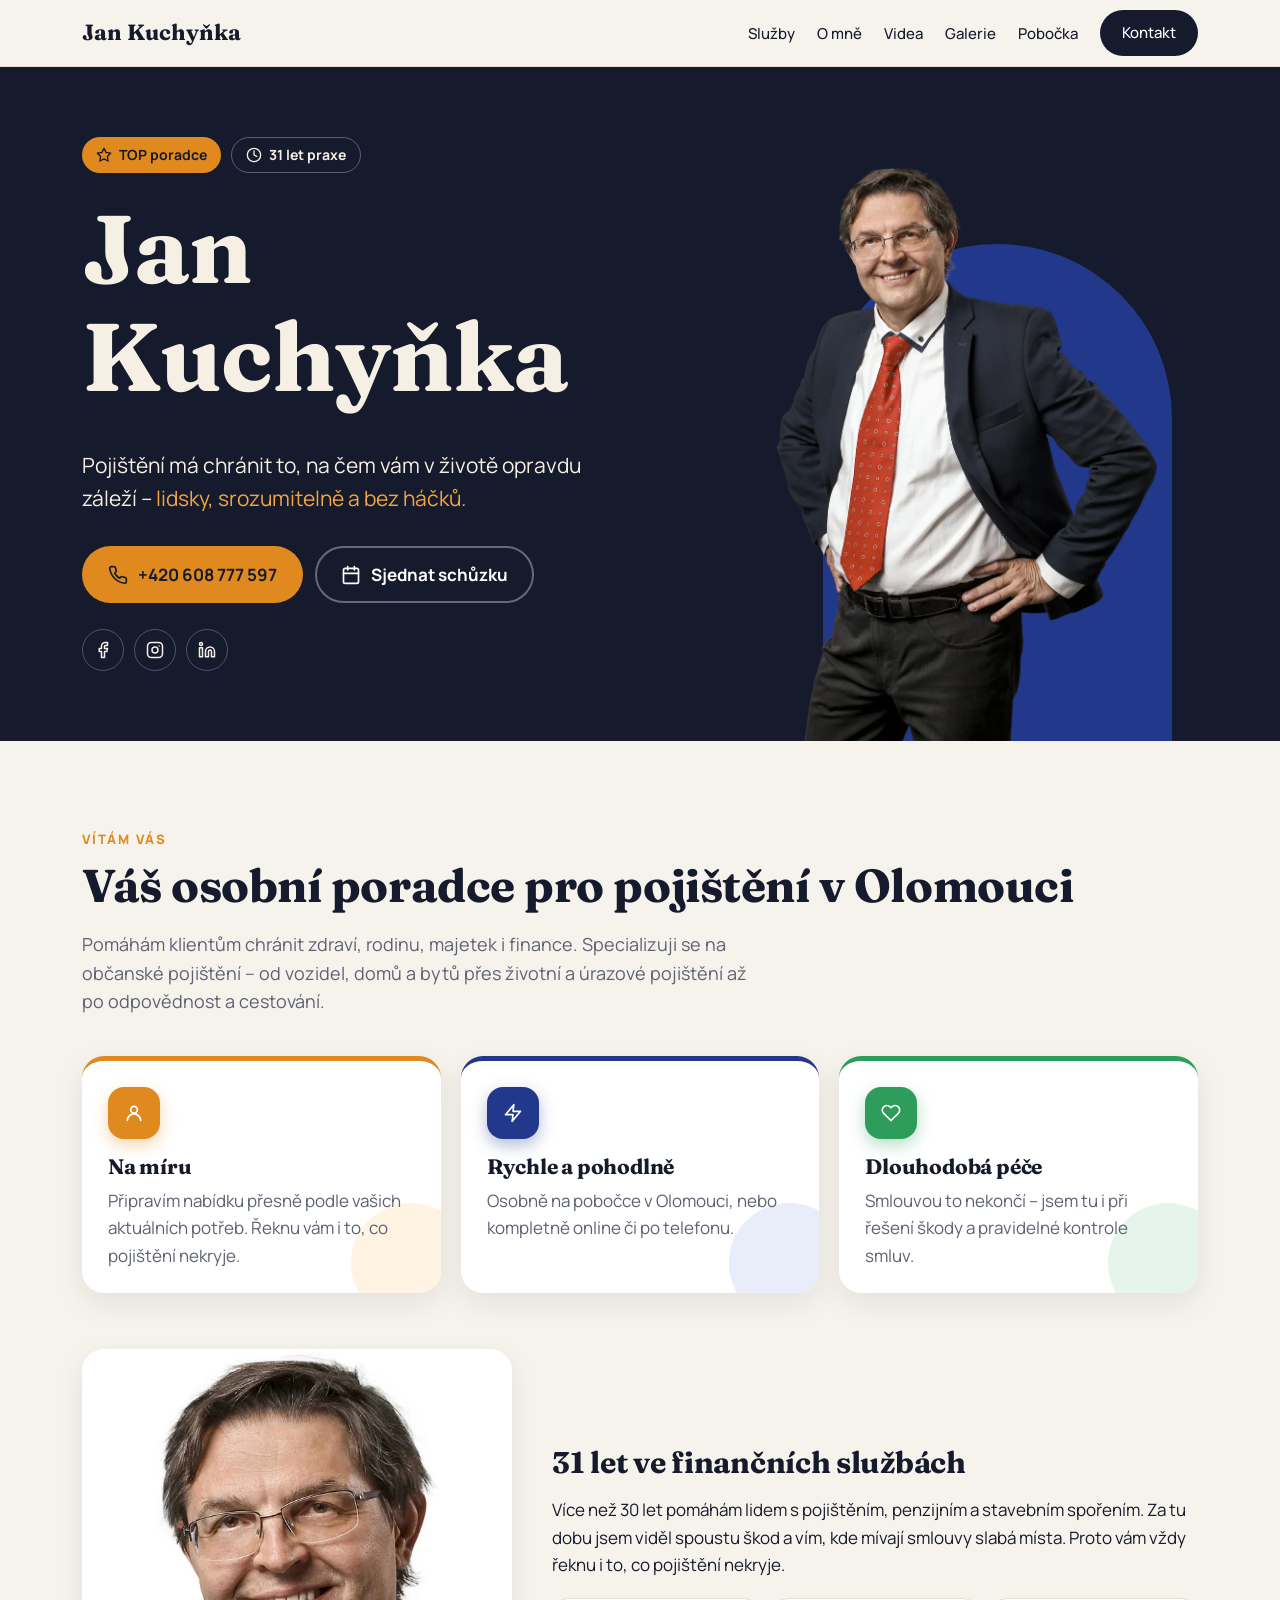
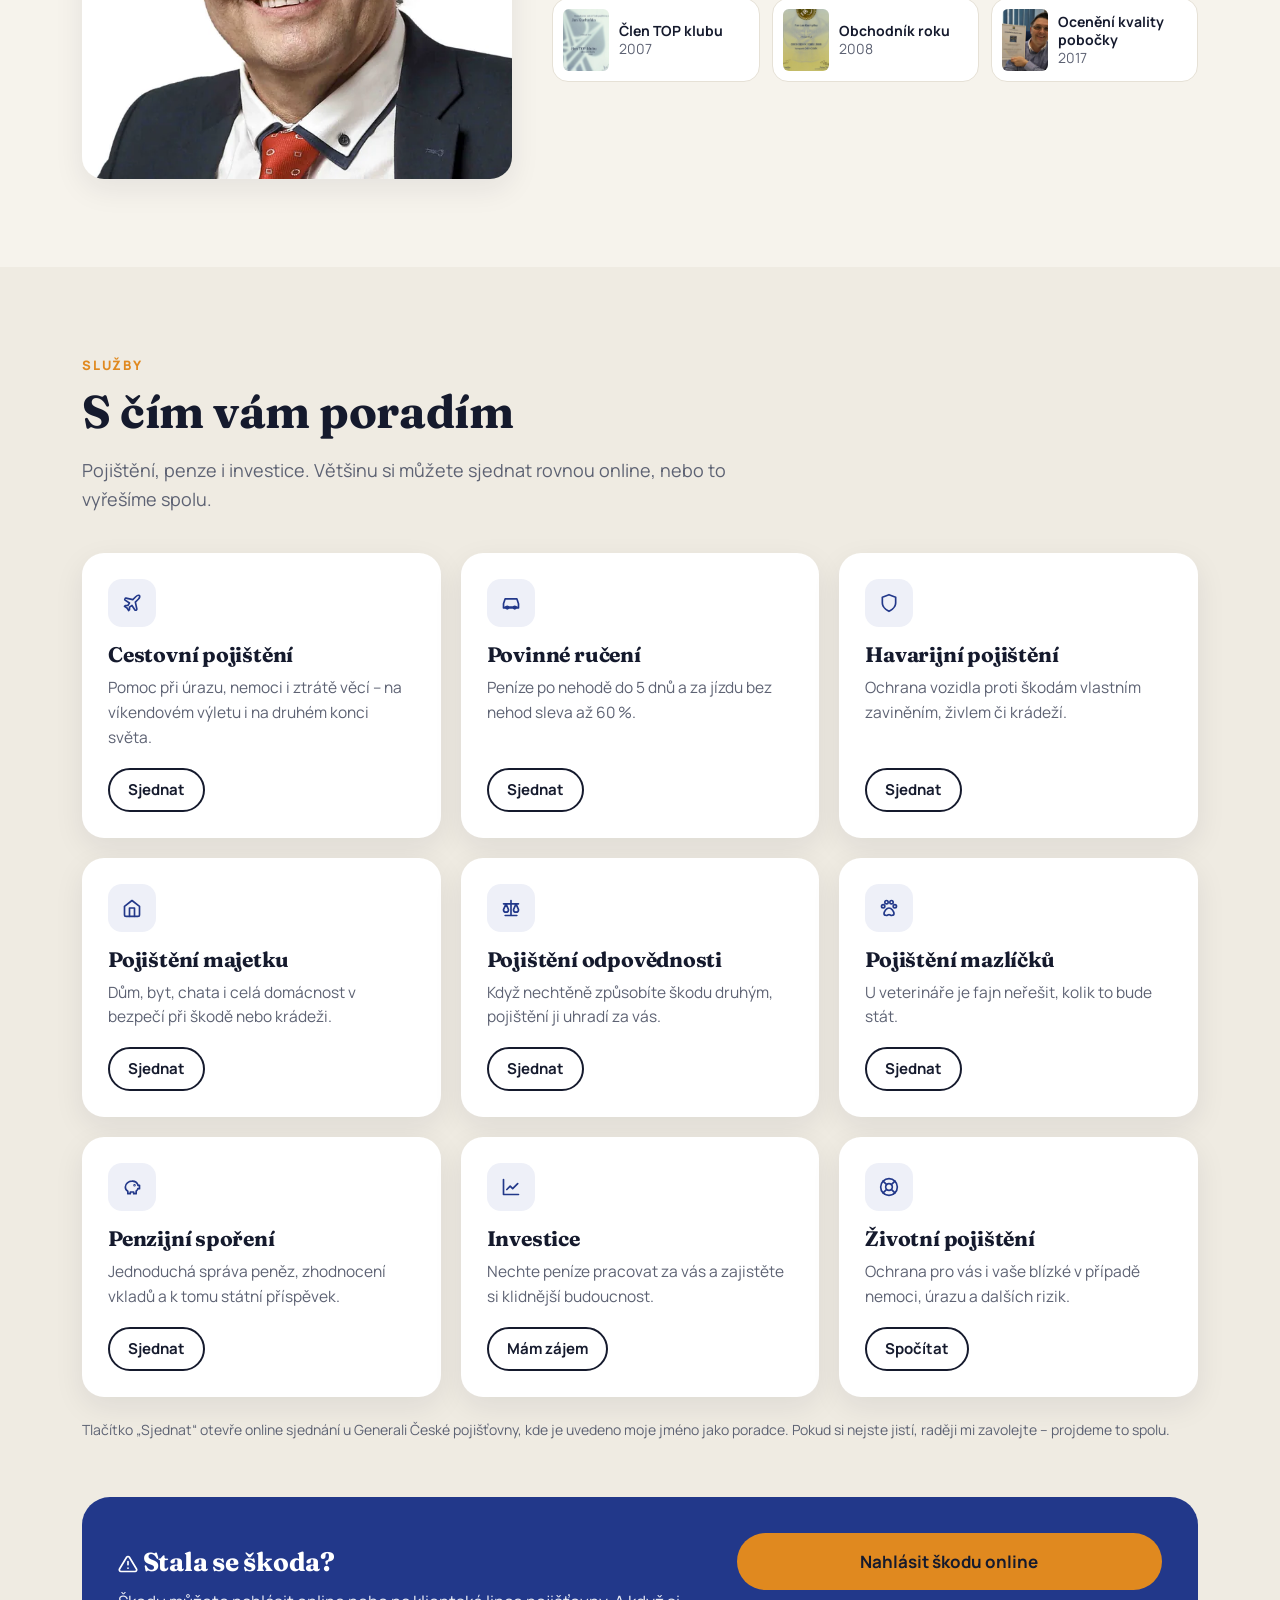
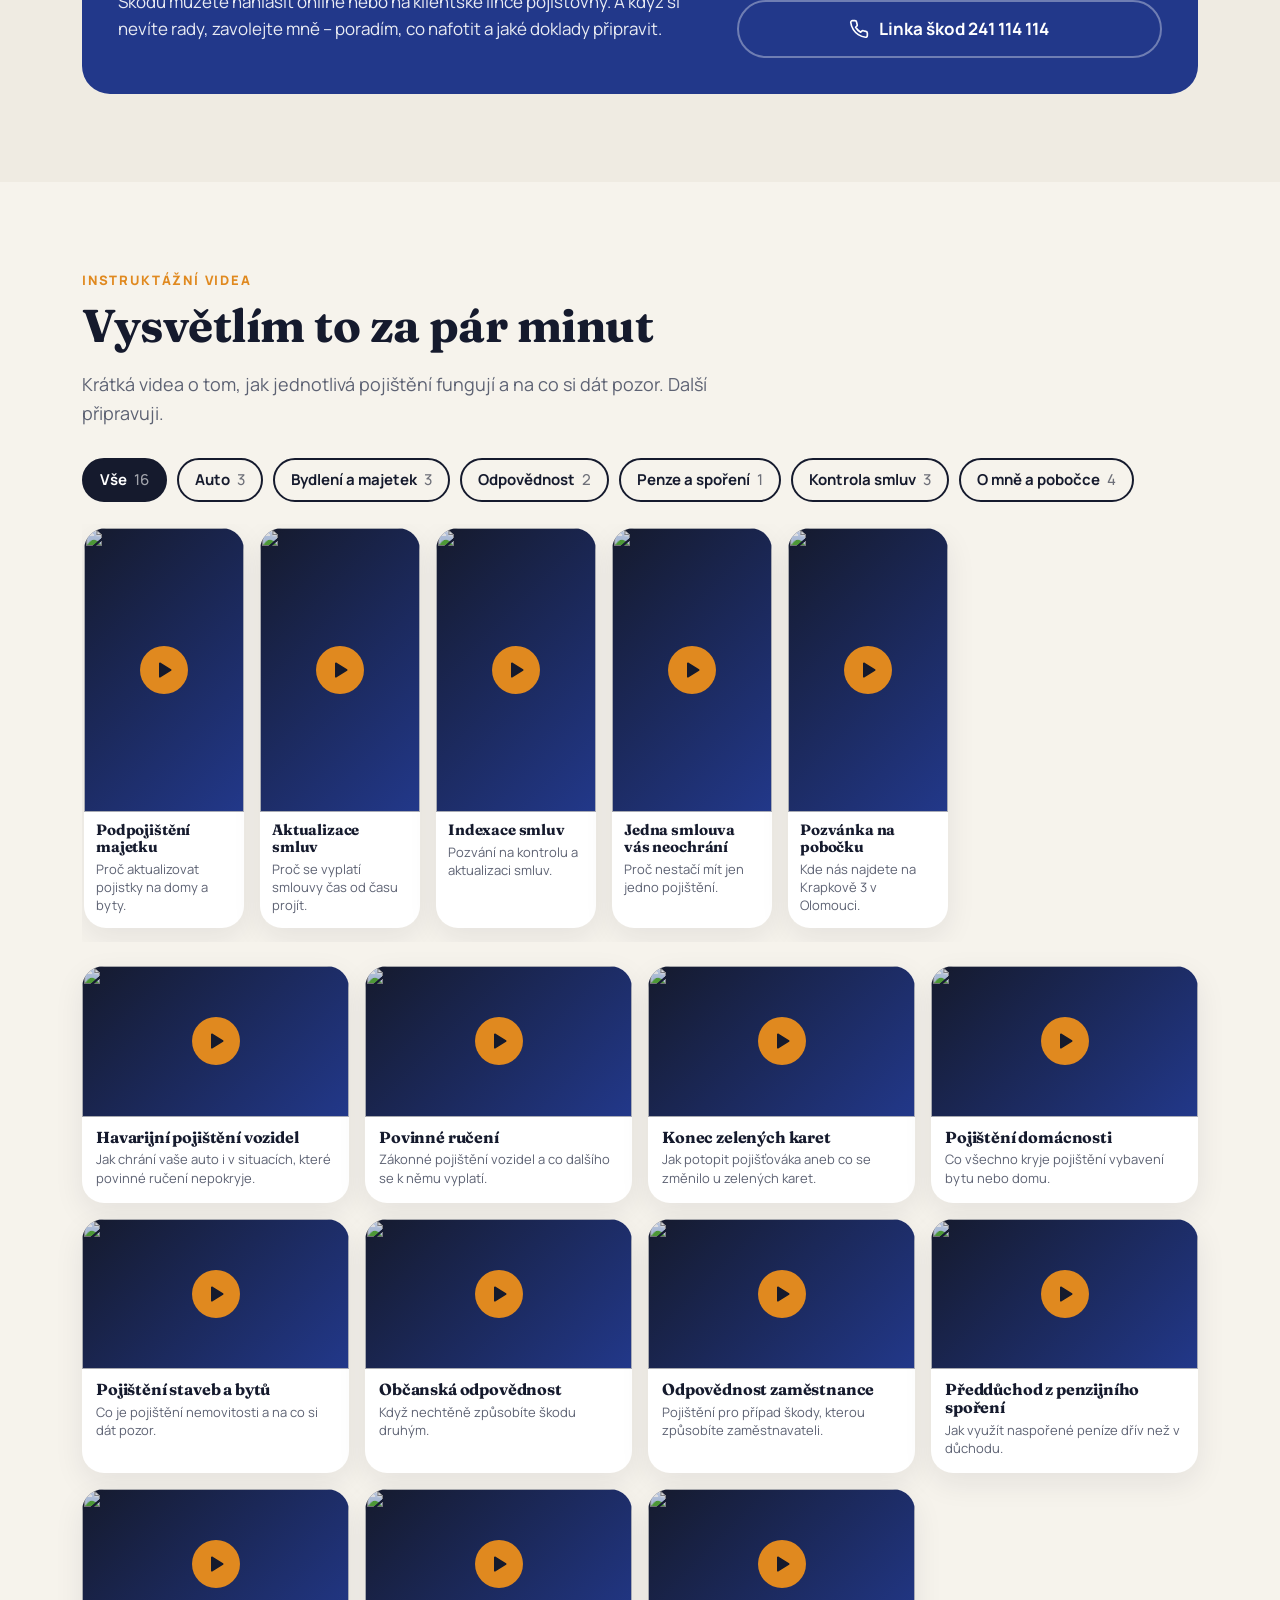
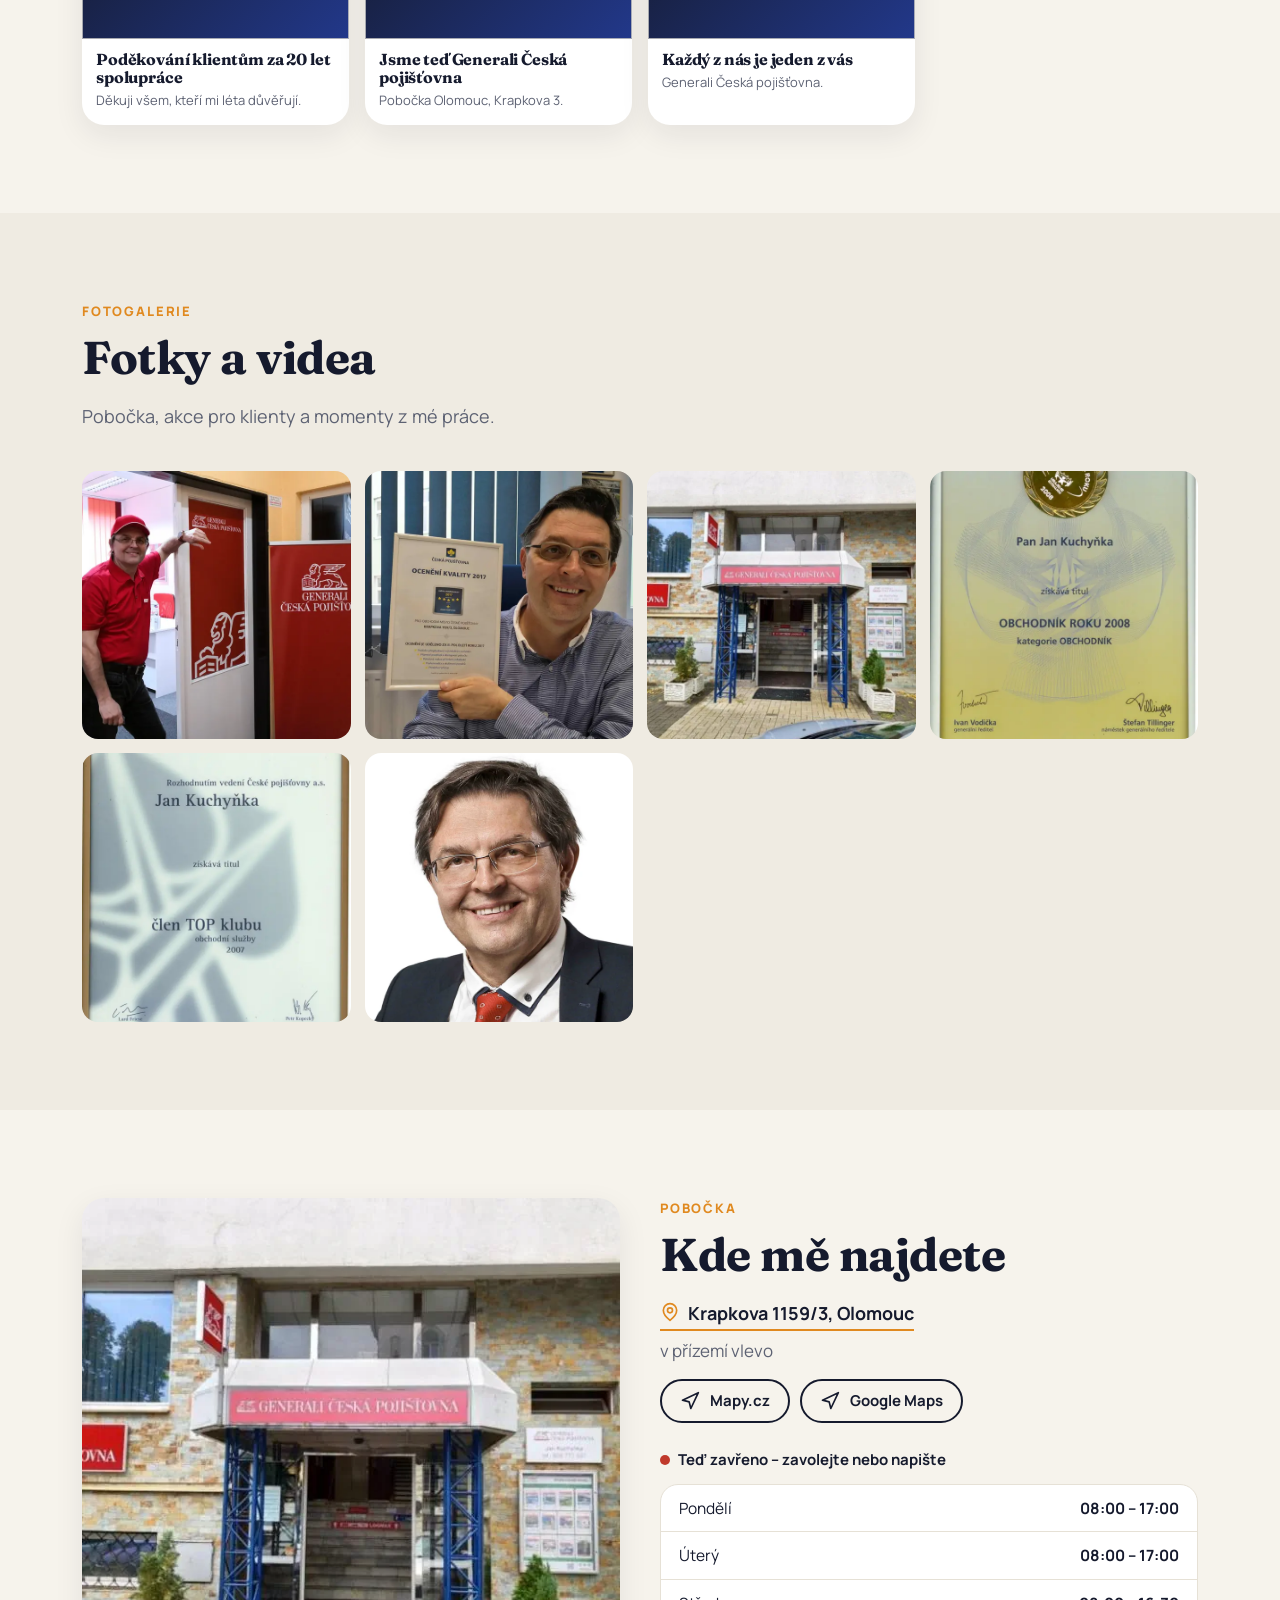
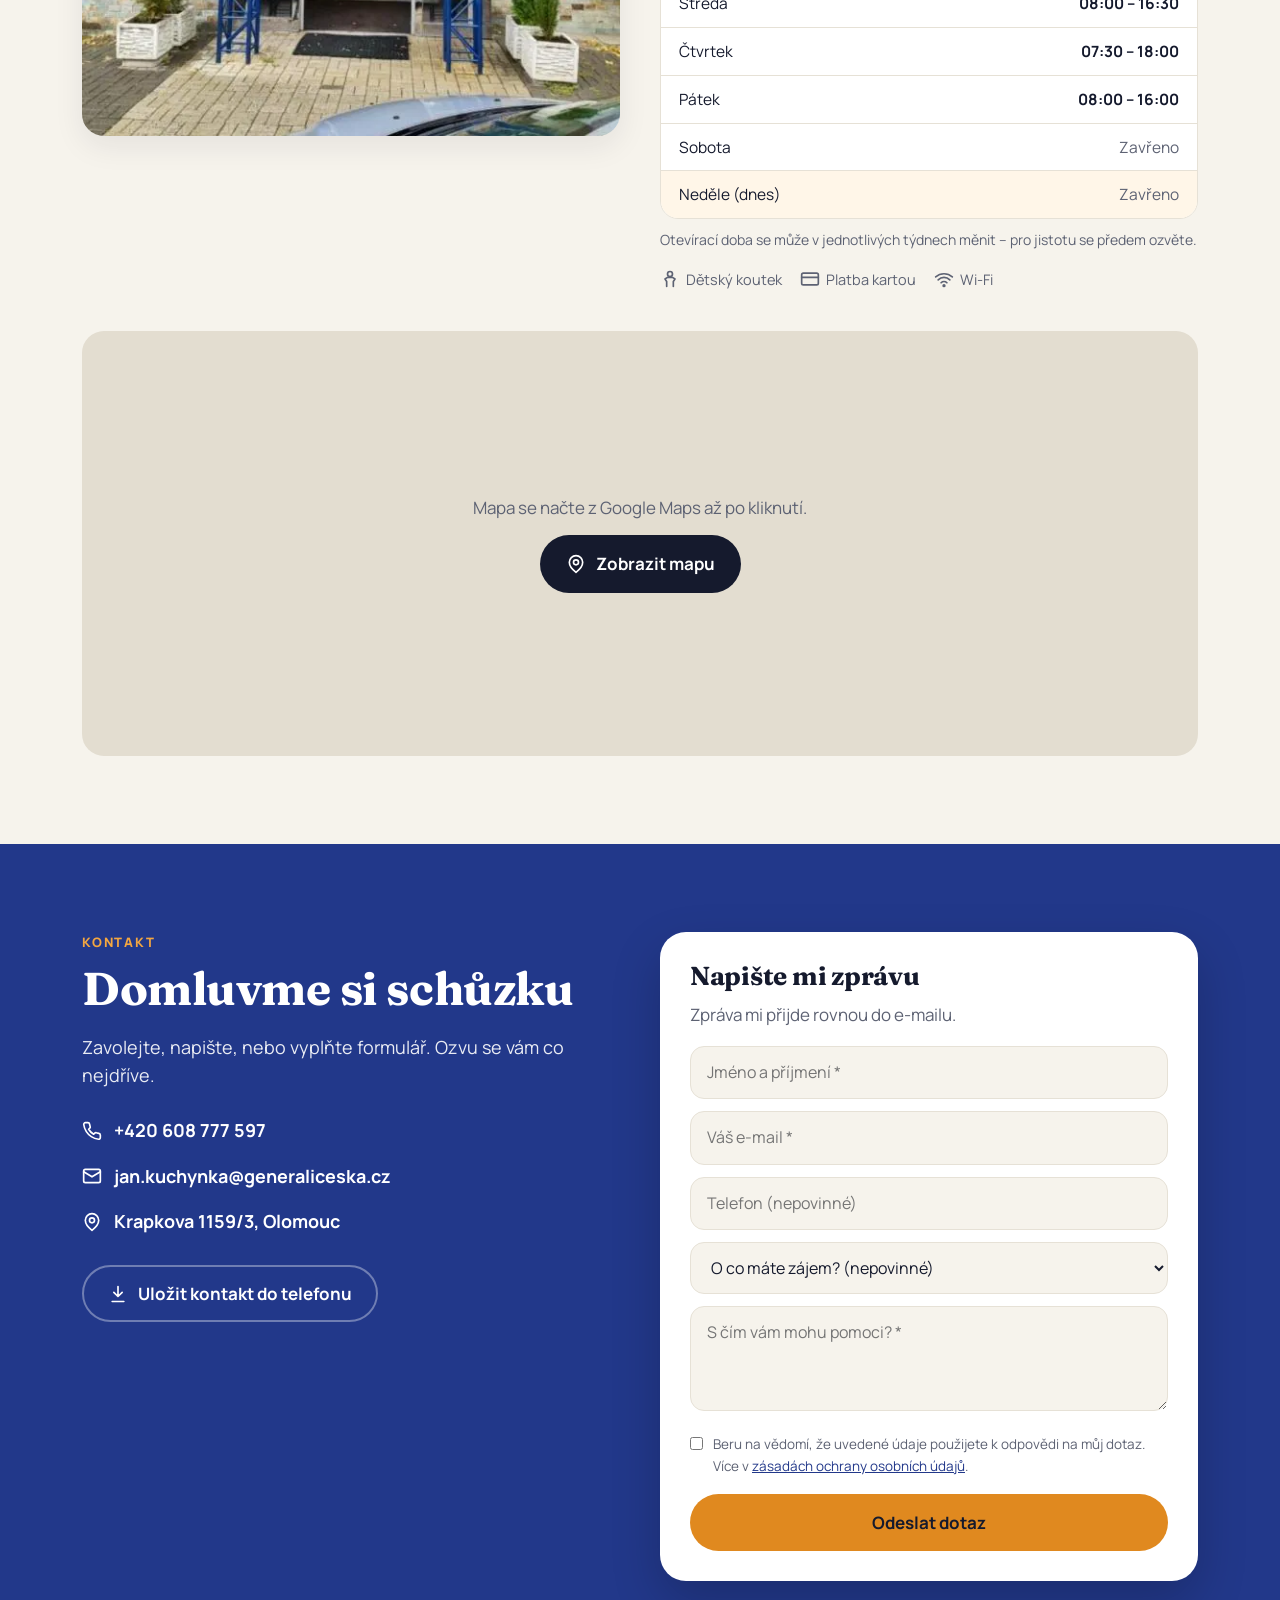
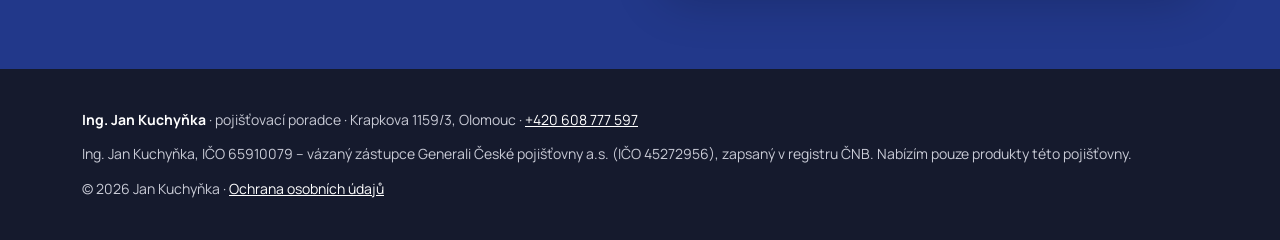
==== index.html @ 7c5db0ac "Mobil/tablet: menší mezery u videí, galerie a zhuštěný kontakt Co-Authored-By: Claude Opus 5.5 <nore" ====
<!DOCTYPE html>
<html lang="cs">
<head>
<meta charset="utf-8">
<meta name="viewport" content="width=device-width, initial-scale=1">
<title>Jan Kuchyňka – osobní poradce pro pojištění a finance, Olomouc</title>
<meta name="description" content="Osobní poradce pro pojištění v Olomouci. Vozidla, dům a domácnost, život, cestování, penzijní spoření. Krapkova 1159/3, tel. +420 608 777 597.">
<meta name="author" content="Jan Kuchyňka">
<meta name="theme-color" content="#151a2d">
<meta property="og:title" content="Jan Kuchyňka – osobní poradce pro pojištění, Olomouc">
<meta property="og:description" content="Pojištění má chránit to, na čem vám v životě opravdu záleží – lidsky, srozumitelně a bez háčků.">
<meta property="og:type" content="website">
<meta property="og:image" content="https://kuchynka.eu/img/jan-portret.webp">
<meta property="og:url" content="https://kuchynka.eu/">
<link rel="canonical" href="https://kuchynka.eu/">
<link rel="icon" href="favicon.svg" type="image/svg+xml">
<link rel="icon" href="favicon-32.png" sizes="32x32" type="image/png">
<link rel="apple-touch-icon" href="apple-touch-icon.png">
<link rel="stylesheet" href="fonts/fonts.css">
<script data-goatcounter="https://kuchynka.goatcounter.com/count" async src="https://gc.zgo.at/count.js"></script>
<script type="application/ld+json">
{"@context":"https://schema.org","@type":"InsuranceAgency","name":"Jan Kuchyňka – pojišťovací poradce","url":"https://kuchynka.eu/","image":"https://kuchynka.eu/img/jan-portret.webp","telephone":"+420608777597","email":"jan.kuchynka@generaliceska.cz",
"address":{"@type":"PostalAddress","streetAddress":"Krapkova 1159/3","addressLocality":"Olomouc","postalCode":"779 00","addressCountry":"CZ"},
"openingHoursSpecification":[
{"@type":"OpeningHoursSpecification","dayOfWeek":["Monday","Tuesday"],"opens":"08:00","closes":"17:00"},
{"@type":"OpeningHoursSpecification","dayOfWeek":"Wednesday","opens":"08:00","closes":"16:30"},
{"@type":"OpeningHoursSpecification","dayOfWeek":"Thursday","opens":"07:30","closes":"18:00"},
{"@type":"OpeningHoursSpecification","dayOfWeek":"Friday","opens":"08:00","closes":"16:00"}]}
</script>
<style>
:root{
  --navy:#151a2d; --navy2:#1f2a4d; --blue:#22388a; --accent:#e0891f; --accent2:#f3a640;
  --cream:#f6f3ec; --card:#fff; --ink:#151a2d; --muted:#5d6273; --line:#e6e1d6;
  --r:22px; --shadow:0 10px 30px rgba(21,26,45,.08);
}
*{box-sizing:border-box}
html{scroll-behavior:smooth;scroll-padding-top:76px}
body{margin:0;font-family:Manrope,system-ui,sans-serif;color:var(--ink);background:var(--cream);font-size:17px;line-height:1.6;-webkit-font-smoothing:antialiased}
img{max-width:100%;height:auto;display:block}
a{color:inherit}
h1,h2,h3{font-family:Fraunces,Georgia,serif;line-height:1.12;margin:0 0 .4em;letter-spacing:-.01em}
h2{font-size:clamp(30px,4.2vw,46px)}
h3{font-size:21px}
.wrap{max-width:1160px;margin:0 auto;padding:0 22px}
section{padding:88px 0}
@media(max-width:620px){section{padding:52px 0}.claims{padding:24px;margin-top:32px}.lead{font-size:16.5px}}
.eyebrow{font-weight:800;letter-spacing:.14em;text-transform:uppercase;font-size:13px;color:var(--accent);margin-bottom:10px}
.lead{color:var(--muted);max-width:680px;font-size:18px}
.btn{display:inline-flex;align-items:center;gap:10px;border-radius:999px;padding:13px 24px;font-weight:700;text-decoration:none;border:2px solid transparent;cursor:pointer;font:inherit;font-weight:700;transition:transform .15s,opacity .15s,background .15s}
.btn:hover{transform:translateY(-1px)}
.btn-accent{background:var(--accent);color:var(--navy)}
.btn-ghost{border-color:rgba(255,255,255,.35);color:#fff;background:transparent}
.btn-ghost:hover{background:rgba(255,255,255,.08)}
.btn-line{border-color:var(--navy);color:var(--navy);background:transparent;padding:8px 18px;font-size:15px}
.btn-line:hover{background:var(--navy);color:#fff}
.btn-navy{background:var(--navy);color:#fff}
svg.i{width:20px;height:20px;flex:none;stroke:currentColor;fill:none;stroke-width:2;stroke-linecap:round;stroke-linejoin:round}

/* header */
header{position:sticky;top:0;z-index:50;background:rgba(246,243,236,.92);backdrop-filter:blur(10px);border-bottom:1px solid var(--line)}
.nav{display:flex;align-items:center;justify-content:space-between;height:66px}
.brand{font-family:Fraunces,serif;font-weight:700;font-size:22px;text-decoration:none}
.nav ul{display:flex;gap:22px;list-style:none;margin:0;padding:0;align-items:center}
.nav ul a{text-decoration:none;font-weight:500;font-size:15px}
.nav ul a:hover{color:var(--blue)}
.nav .btn{padding:9px 20px;font-size:15px}
.burger{display:none;background:none;border:0;padding:8px;cursor:pointer}
@media(max-width:900px){
  .burger{display:block}
  .nav ul{display:none;position:absolute;top:66px;left:0;right:0;flex-direction:column;background:var(--cream);padding:18px 22px 24px;gap:16px;border-bottom:1px solid var(--line);align-items:flex-start}
  .nav ul.open{display:flex}
}

/* hero */
.hero{background:var(--navy);color:#f5efe4;padding:70px 0 0;overflow:hidden}
.hero .wrap{display:grid;grid-template-columns:1.15fr .85fr;gap:30px;align-items:end}
.tags{display:flex;gap:10px;flex-wrap:wrap;margin-bottom:22px}
.tag{display:inline-flex;align-items:center;gap:7px;border-radius:999px;padding:6px 14px;font-size:14px;font-weight:700}
.tag.gold{background:var(--accent);color:var(--navy)}
.tag.out{border:1px solid rgba(255,255,255,.3)}
.hero h1{font-size:clamp(52px,8vw,96px);color:#f5efe4}
.hero p.motto{font-size:21px;max-width:520px;margin:0 0 30px}
.hero p.motto em{font-style:normal;color:var(--accent2)}
.hero .ctas{display:flex;gap:12px;flex-wrap:wrap;margin-bottom:26px}
.socials{display:flex;gap:10px;padding-bottom:70px}
.socials a{width:42px;height:42px;border-radius:50%;border:1px solid rgba(255,255,255,.25);display:grid;place-items:center}
.socials a:hover{background:rgba(255,255,255,.1)}
.portrait{position:relative;justify-self:center;max-width:380px;width:100%}
.portrait::before{content:"";position:absolute;left:12%;right:-4%;top:14%;bottom:0;background:var(--blue);border-radius:200px 200px 0 0}
.portrait img{position:relative}
@media(max-width:820px){.hero .wrap{grid-template-columns:1fr}.socials{padding-bottom:10px}.portrait{max-width:300px}}

/* intro */
.points{display:grid;grid-template-columns:repeat(3,1fr);gap:20px;margin-top:40px}
.point{--c:#e0891f;--bg:#fff4e4;position:relative;background:var(--card);border-radius:var(--r);padding:26px 26px 24px;box-shadow:var(--shadow);overflow:hidden;border-top:5px solid var(--c)}
.point.c2{--c:#22388a;--bg:#e9edfa}
.point.c3{--c:#2e9d5b;--bg:#e5f5ec}
.point .ico{background:var(--c);color:#fff;width:52px;height:52px;border-radius:16px;box-shadow:0 6px 16px color-mix(in srgb,var(--c) 35%,transparent)}
.point h3{color:var(--ink)}
.point p{margin:0;color:var(--muted)}
.point::after{content:"";position:absolute;right:-30px;bottom:-30px;width:120px;height:120px;border-radius:50%;background:var(--bg);z-index:0}
.point>*{position:relative;z-index:1}
.ico{width:48px;height:48px;border-radius:14px;background:#eef0f8;color:var(--blue);display:grid;place-items:center;margin-bottom:16px}
@media(max-width:820px){
  .points{grid-template-columns:1fr;gap:10px;margin-top:24px}
  .point{display:grid;grid-template-columns:44px 1fr;grid-template-areas:"ico t" "ico d";column-gap:14px;row-gap:2px;padding:14px 16px;border-top:0;border-left:5px solid var(--c);border-radius:16px;align-items:center}
  .point .ico{grid-area:ico;width:44px;height:44px;border-radius:13px;margin:0;align-self:start}
  .point h3{grid-area:t;font-size:17px;margin:0}
  .point p{grid-area:d;font-size:14px;line-height:1.45}
  .point::after{width:80px;height:80px;right:-24px;bottom:-24px}
}

.about{display:grid;grid-template-columns:.8fr 1.2fr;gap:40px;align-items:center;margin-top:56px}
.about-photo{height:auto;border-radius:var(--r);box-shadow:var(--shadow);width:100%;aspect-ratio:1;object-fit:cover;object-position:50% 25%}
.awards{display:grid;grid-template-columns:repeat(3,1fr);gap:12px;margin-top:20px}
.awards button{display:flex;gap:10px;align-items:center;background:var(--card);border:1px solid var(--line);border-radius:16px;padding:10px;cursor:zoom-in;font:inherit;text-align:left;color:var(--ink)}
.awards img{width:46px;height:62px;object-fit:cover;border-radius:6px;flex:none}
.awards span{font-size:14px;line-height:1.3;color:var(--muted)}
.awards b{display:block;color:var(--ink)}
@media(max-width:820px){.about{grid-template-columns:1fr}.awards{grid-template-columns:1fr}}
/* services */
#sluzby{background:#efebe2}
.grid{display:grid;grid-template-columns:repeat(3,1fr);gap:20px;margin-top:40px}
.svc{background:var(--card);border-radius:var(--r);padding:26px;display:flex;flex-direction:column;box-shadow:var(--shadow)}
.svc p{color:var(--muted);font-size:15.5px;flex:1;margin:0 0 18px}
.svc .btn{align-self:flex-start}
@media(max-width:980px){.grid{grid-template-columns:repeat(2,1fr)}}
@media(max-width:620px){
  .grid{grid-template-columns:1fr;gap:10px;margin-top:24px}
  .svc{display:grid;grid-template-columns:40px 1fr auto;grid-template-areas:"ico t btn" "ico d btn";column-gap:12px;row-gap:2px;align-items:center;padding:14px 14px;border-radius:16px}
  .svc .ico{grid-area:ico;width:40px;height:40px;border-radius:12px;margin:0;align-self:start}
  .svc .ico svg{width:18px;height:18px}
  .svc h3{grid-area:t;font-size:16px;margin:0}
  .svc p{grid-area:d;font-size:13.5px;line-height:1.4;margin:0}
  .svc .btn{grid-area:btn;padding:7px 12px;font-size:13.5px;align-self:center}
}
.note{font-size:14px;color:var(--muted);margin-top:22px}

/* claims band */
.claims{background:var(--blue);color:#fff;border-radius:28px;padding:36px;display:grid;grid-template-columns:1.4fr 1fr;gap:24px;align-items:center;margin-top:56px}
.claims p{opacity:.9;margin:0}
.claims .acts{display:flex;flex-direction:column;gap:10px}
.claims .btn{justify-content:center}
@media(max-width:820px){.claims{grid-template-columns:1fr}}

/* videos */
.video{background:var(--card);border-radius:var(--r);overflow:hidden;box-shadow:var(--shadow)}
.vthumb{aspect-ratio:16/9;background:linear-gradient(135deg,var(--navy),var(--blue));position:relative;display:grid;place-items:center;color:#fff;cursor:pointer;border:0;width:100%;padding:0;font:inherit}
.vthumb img{position:absolute;inset:0;width:100%;height:100%;object-fit:cover;opacity:.85}
.play{position:relative;width:64px;height:64px;border-radius:50%;background:var(--accent);display:grid;place-items:center;color:var(--navy)}
.vthumb.soon{cursor:default}
.vthumb.soon span{position:relative;background:rgba(255,255,255,.12);padding:6px 14px;border-radius:999px;font-size:14px;font-weight:700}
.vbody{padding:20px 22px 24px}
.vbody p{color:var(--muted);font-size:15px;margin:0}
.vthumb iframe{position:absolute;inset:0;width:100%;height:100%;border:0}
.vshorts{display:flex;gap:16px;overflow-x:auto;scroll-snap-type:x mandatory;padding:4px 2px 14px;margin-top:40px}
.vshorts .video{flex:0 0 160px;scroll-snap-align:start}
.video.short .vthumb{aspect-ratio:9/16}
.video.short .vbody{padding:10px 12px 14px}
.video.short h3{font-size:15px;margin-bottom:4px}
.video.short .vbody p{font-size:13px;line-height:1.4}
.vwide{display:grid;grid-template-columns:repeat(4,1fr);gap:16px;margin-top:24px}
.vwide .vbody{padding:12px 14px 16px}
.vwide h3{font-size:16px;margin-bottom:4px}
.vwide .vbody p{font-size:13px;line-height:1.4}
.vthumb .play{width:48px;height:48px}
@media(max-width:900px){.vwide{grid-template-columns:repeat(3,1fr)}}
@media(max-width:600px){.vwide{grid-template-columns:1fr 1fr;gap:10px}.vshorts .video{flex-basis:130px}.vshorts{gap:10px}.vwide .vbody p,.video.short .vbody p{display:none}.vwide h3,.video.short h3{font-size:14px}.vthumb .play{width:40px;height:40px}}
.vhint{font-size:14px;color:var(--muted);margin:6px 0 0}
.vchips{display:flex;gap:10px;flex-wrap:wrap;margin-top:30px}
.vchips button{font:inherit;font-size:15px;font-weight:700;border:2px solid var(--navy);background:transparent;color:var(--navy);border-radius:999px;padding:8px 16px;cursor:pointer}
.vchips button span{opacity:.6;font-weight:500;margin-left:4px}
.vchips button[aria-selected="true"]{background:var(--navy);color:#fff}
.vchips + .vshorts{margin-top:22px}
@media(max-width:600px){.vchips{flex-wrap:nowrap;overflow-x:auto;padding-bottom:6px}.vchips button{flex:none}}

/* gallery */
#galerie{background:#efebe2}
.gal{display:grid;grid-template-columns:repeat(4,1fr);gap:14px;margin-top:40px}
.gal button{border:0;padding:0;border-radius:16px;overflow:hidden;aspect-ratio:1;cursor:zoom-in;background:#ddd;position:relative}
.gal img{width:100%;height:100%;object-fit:cover;transition:transform .3s}
.gal button:hover img{transform:scale(1.04)}
.gal .ph{aspect-ratio:1;border-radius:16px;border:2px dashed #cfc7b6;background:transparent;display:grid;place-items:center;color:var(--muted);font-size:14px;cursor:default;text-align:center;padding:10px}
.gal .badge{position:absolute;left:10px;bottom:10px;background:rgba(21,26,45,.8);color:#fff;border-radius:999px;padding:3px 10px;font-size:13px}
@media(max-width:820px){.gal{grid-template-columns:repeat(2,1fr)}}
.lb{position:fixed;inset:0;background:rgba(10,12,22,.92);z-index:100;display:none;align-items:center;justify-content:center;padding:20px}
.lb.open{display:flex}
.lb img,.lb video{max-width:94vw;max-height:84vh;border-radius:12px}
.lb figcaption{color:#fff;text-align:center;margin-top:10px}
.lb .x,.lb .prev,.lb .next{position:absolute;background:rgba(255,255,255,.12);border:0;color:#fff;width:48px;height:48px;border-radius:50%;cursor:pointer;font-size:24px}
.lb.lb-single .prev,.lb.lb-single .next{display:none}
.lb .x{top:18px;right:18px}.lb .prev{left:18px;top:50%}.lb .next{right:18px;top:50%}

/* branch */
.branch{display:grid;grid-template-columns:1fr 1fr;gap:40px;align-items:start}
.branch .photo{border-radius:var(--r);overflow:hidden;box-shadow:var(--shadow)}
.addr{display:inline-flex;gap:8px;align-items:flex-start;font-weight:700;font-size:18px;text-decoration:none;border-bottom:2px solid var(--accent);padding-bottom:2px;margin-bottom:6px}
.addr:hover{color:var(--blue)}
.maplinks{display:flex;gap:10px;flex-wrap:wrap;margin:14px 0 22px}
.hours{background:var(--card);border-radius:18px;border:1px solid var(--line);overflow:hidden}
.hours div{display:flex;justify-content:space-between;padding:11px 18px;border-bottom:1px solid var(--line);font-size:15.5px}
.hours div:last-child{border-bottom:0}
.hours b{font-weight:700}
.hours .closed{color:var(--muted)}
.hours .today{background:#fff6e8}
.status{display:inline-flex;align-items:center;gap:8px;font-weight:700;font-size:15px;margin-bottom:12px}
.dot{width:10px;height:10px;border-radius:50%;background:#2e9d5b}
.dot.off{background:#c0392b}
.amen{display:flex;gap:18px;flex-wrap:wrap;margin-top:16px;color:var(--muted);font-size:14.5px}
.amen span{display:inline-flex;gap:6px;align-items:center}
.map{margin-top:40px;border-radius:var(--r);overflow:hidden;aspect-ratio:21/8;background:#e3ddd0;display:grid;place-items:center;text-align:center;padding:20px}
.map iframe{width:100%;height:100%;border:0}
@media(max-width:820px){.branch{grid-template-columns:1fr}.map{aspect-ratio:4/3}}

/* contact */
#kontakt{background:var(--blue);color:#fff}
.contact{display:grid;grid-template-columns:1fr 1fr;gap:40px;align-items:start}
.clist{list-style:none;padding:0;margin:26px 0}
.clist li{margin-bottom:14px}
.clist a{display:inline-flex;gap:12px;align-items:center;text-decoration:none;font-weight:700;font-size:18px}
.clist a:hover{text-decoration:underline}
form{background:var(--card);color:var(--ink);border-radius:26px;padding:30px;box-shadow:0 20px 50px rgba(0,0,0,.2)}
form input,form textarea,form select{width:100%;border:1px solid var(--line);background:var(--cream);border-radius:14px;padding:13px 16px;font:inherit;font-size:16px;margin-bottom:12px;color:var(--ink)}
form input:focus,form textarea:focus,form select:focus{outline:2px solid var(--blue);border-color:transparent}
.consent{display:flex;gap:10px;font-size:13.5px;color:var(--muted);margin:4px 0 16px;align-items:flex-start}
.consent input{width:auto;margin:3px 0 0}
.consent a{color:var(--blue)}
.hp{position:absolute;left:-9999px}
form .btn{width:100%;justify-content:center}
.msg{margin-top:14px;border-radius:14px;padding:14px 16px;font-size:15px;display:none}
.msg.ok{display:block;background:#e7f5ec;color:#1d6b3e}
.msg.err{display:block;background:#fdecea;color:#8a2b20}
@media(max-width:820px){.contact{grid-template-columns:1fr}}

footer{background:var(--navy);color:#c9cbd6;padding:40px 0 110px;font-size:14px}
footer .wrap{display:grid;gap:12px}
footer a{color:#fff}

/* mobile bar */
.mbar{position:fixed;left:0;right:0;bottom:0;z-index:60;background:var(--navy);display:none;grid-template-columns:repeat(3,1fr);padding:8px 8px calc(8px + env(safe-area-inset-bottom))}
.mbar a{display:flex;flex-direction:column;align-items:center;gap:2px;color:#fff;text-decoration:none;font-size:12.5px;font-weight:700;padding:6px}
.mbar a:first-child{color:var(--accent2)}
@media(max-width:820px){.mbar{display:grid}}
@media(min-width:821px){footer{padding-bottom:40px}}

/* ===== Kompaktní zobrazení pro tablety a mobily ===== */
@media(max-width:900px){
  section{padding:48px 0}
  h2{font-size:30px}
  .eyebrow{font-size:12px;margin-bottom:6px}
  .lead{font-size:15.5px;line-height:1.55}
  /* hero */
  .hero{padding-top:36px}
  .hero .wrap{grid-template-columns:1.3fr .7fr;gap:10px}
  .hero h1{font-size:clamp(44px,9vw,72px)}
  .hero p.motto{font-size:18px;margin-bottom:20px}
  .socials{padding-bottom:36px}
  .portrait{max-width:240px}
  /* o mně */
  .points{margin-top:22px}
  .about{grid-template-columns:150px 1fr;gap:18px;margin-top:28px;align-items:start}
  .about-photo{border-radius:16px;grid-row:1/3}
  .about>div{display:contents}
  .about h3{grid-column:2;align-self:end}
  .about p{grid-column:2}
  .about h3{font-size:22px!important;margin-bottom:6px}
  .about p{font-size:15px;margin:0}
  .awards{grid-column:1/-1;grid-template-columns:repeat(3,1fr);gap:8px;margin-top:14px}
  .awards button{flex-direction:column;text-align:center;padding:8px;gap:6px}
  .awards img{width:40px;height:54px}
  .awards span{font-size:12.5px}
  #o-mne{padding-bottom:22px}
  #sluzby{padding-top:30px}
  #sluzby{padding-bottom:26px}
  #videa{padding-top:30px;padding-bottom:26px}
  #galerie{padding-top:30px}
  #kontakt{padding:32px 0 30px}
  #kontakt h2{font-size:26px;margin-bottom:4px}
  #kontakt .contact>div>p{font-size:15px!important;margin:4px 0 0}
  form input,form select{padding:9px 14px!important}
  #kontakt .clist{margin:12px 0}
  #kontakt .clist li{margin-bottom:6px}
  #kontakt .clist a{font-size:15.5px;gap:10px}
  #vcard{padding:8px 16px;font-size:14.5px}
  .contact{gap:18px}
  form h3{font-size:22px!important;margin-bottom:2px}
  form>p{font-size:14px;margin-bottom:10px}
  form textarea{min-height:0}
  .consent{font-size:12.5px;margin:2px 0 12px}
  /* služby – nízké řádky, na tabletu 2 sloupce */
  .grid{grid-template-columns:1fr 1fr;gap:10px;margin-top:22px}
  .svc{display:grid;grid-template-columns:40px 1fr auto;grid-template-areas:"ico t btn" "ico d btn";column-gap:12px;row-gap:2px;align-items:center;padding:12px 14px;border-radius:16px}
  .svc .ico{grid-area:ico;width:40px;height:40px;border-radius:12px;margin:0;align-self:start}
  .svc .ico svg{width:18px;height:18px}
  .svc h3{grid-area:t;font-size:16px;margin:0}
  .svc p{grid-area:d;font-size:13.5px;line-height:1.4;margin:0}
  .svc .btn{grid-area:btn;padding:7px 12px;font-size:13.5px;align-self:center}
  .note{font-size:13px;margin-top:12px}
  .claims{padding:20px;margin-top:24px;gap:14px;border-radius:20px}
  .claims h3{font-size:21px!important}
  .claims p{font-size:14.5px}
  .claims .acts{flex-direction:row;flex-wrap:wrap}
  .claims .btn{padding:10px 16px;font-size:15px}
  /* videa */
  .vchips{margin-top:18px}
  /* galerie */
  .gal{grid-template-columns:repeat(4,1fr);gap:8px;margin-top:22px}
  .gal button{border-radius:10px}
  /* pobočka */
  .branch{grid-template-columns:1fr 1fr;gap:20px}
  .branch .photo img{aspect-ratio:4/3;object-fit:cover;width:100%}
  .addr{font-size:16px}
  .maplinks{margin:10px 0 14px}
  .maplinks .btn{padding:6px 14px;font-size:14px}
  .hours div{padding:7px 14px;font-size:14.5px}
  .amen{margin-top:10px;gap:12px;font-size:13.5px}
  .map{aspect-ratio:auto;height:140px;margin-top:20px;padding:14px}
  .map p{font-size:14px;margin-bottom:8px!important}
  /* kontakt */
  .contact{gap:22px}
  .clist{margin:16px 0}
  .clist li{margin-bottom:8px}
  .clist a{font-size:16.5px}
  form{padding:20px;border-radius:20px}
  form input,form textarea,form select{padding:11px 14px;margin-bottom:9px}
  footer{padding-top:28px}
}
@media(max-width:620px){
  h2{font-size:27px}
  .hero .wrap{grid-template-columns:1fr}
  .portrait{max-width:200px;margin-top:-10px}
  .grid{grid-template-columns:1fr}
  .about{grid-template-columns:110px 1fr}
  .about{row-gap:12px;align-items:center}
  .about-photo{grid-row:1}
  .about h3{align-self:center;font-size:20px!important}
  .about p{grid-column:1/-1}
  .gal{grid-template-columns:repeat(3,1fr)}
  .branch{grid-template-columns:1fr}
  .branch .photo img{aspect-ratio:16/9}
}
</style>
</head>
<body>

<svg width="0" height="0" style="position:absolute" aria-hidden="true">
  <symbol id="i-phone" viewBox="0 0 24 24"><path d="M22 16.9v3a2 2 0 0 1-2.2 2 19.8 19.8 0 0 1-8.6-3.1 19.5 19.5 0 0 1-6-6A19.8 19.8 0 0 1 2.1 4.2 2 2 0 0 1 4.1 2h3a2 2 0 0 1 2 1.7c.1 1 .4 1.9.7 2.8a2 2 0 0 1-.5 2.1L8 9.9a16 16 0 0 0 6 6l1.3-1.3a2 2 0 0 1 2.1-.4c.9.3 1.8.6 2.8.7a2 2 0 0 1 1.7 2z"/></symbol>
  <symbol id="i-mail" viewBox="0 0 24 24"><rect x="2" y="4" width="20" height="16" rx="2"/><path d="m22 7-10 6L2 7"/></symbol>
  <symbol id="i-pin" viewBox="0 0 24 24"><path d="M20 10c0 6-8 12-8 12S4 16 4 10a8 8 0 0 1 16 0z"/><circle cx="12" cy="10" r="3"/></symbol>
  <symbol id="i-cal" viewBox="0 0 24 24"><rect x="3" y="4" width="18" height="18" rx="2"/><path d="M16 2v4M8 2v4M3 10h18"/></symbol>
  <symbol id="i-nav" viewBox="0 0 24 24"><path d="m3 11 19-9-9 19-2-8-8-2z"/></symbol>
  <symbol id="i-user" viewBox="0 0 24 24"><circle cx="12" cy="8" r="4"/><path d="M4 21a8 8 0 0 1 16 0"/></symbol>
  <symbol id="i-star" viewBox="0 0 24 24"><path d="m12 2 3.1 6.3 6.9 1-5 4.9 1.2 6.8L12 17.8 5.8 21l1.2-6.8-5-4.9 6.9-1z"/></symbol>
  <symbol id="i-clock" viewBox="0 0 24 24"><circle cx="12" cy="12" r="10"/><path d="M12 6v6l4 2"/></symbol>
  <symbol id="i-heart" viewBox="0 0 24 24"><path d="M20.8 4.6a5.5 5.5 0 0 0-7.8 0L12 5.7l-1-1.1a5.5 5.5 0 0 0-7.8 7.8L12 21l8.8-8.6a5.5 5.5 0 0 0 0-7.8z"/></symbol>
  <symbol id="i-bolt" viewBox="0 0 24 24"><path d="M13 2 3 14h9l-1 8 10-12h-9z"/></symbol>
  <symbol id="i-plane" viewBox="0 0 24 24"><path d="M17.8 19.2 16 11l3.5-3.5C21 6 21.5 4 21 3c-1-.5-3 0-4.5 1.5L13 8 4.8 6.2c-.5-.1-.9.1-1.1.5l-.3.5c-.2.5-.1 1 .3 1.3L9 12l-2 3H4l-1 1 3 2 2 3 1-1v-3l3-2 3.5 5.3c.3.4.8.5 1.3.3l.5-.2c.4-.3.6-.7.5-1.2z"/></symbol>
  <symbol id="i-car" viewBox="0 0 24 24"><path d="M5 17h14M3 13l2-6h14l2 6v5H3z"/><circle cx="7.5" cy="17.5" r="1.5"/><circle cx="16.5" cy="17.5" r="1.5"/></symbol>
  <symbol id="i-shield" viewBox="0 0 24 24"><path d="M12 22s8-4 8-10V5l-8-3-8 3v7c0 6 8 10 8 10z"/></symbol>
  <symbol id="i-home" viewBox="0 0 24 24"><path d="m3 10 9-7 9 7v10a2 2 0 0 1-2 2H5a2 2 0 0 1-2-2z"/><path d="M9 22V12h6v10"/></symbol>
  <symbol id="i-scale" viewBox="0 0 24 24"><path d="M12 3v18M5 21h14M3 7h18M6 7l-3 7a3 3 0 0 0 6 0zM18 7l-3 7a3 3 0 0 0 6 0z"/></symbol>
  <symbol id="i-paw" viewBox="0 0 24 24"><circle cx="5" cy="10" r="2"/><circle cx="9" cy="5" r="2"/><circle cx="15" cy="5" r="2"/><circle cx="19" cy="10" r="2"/><path d="M12 12c-3 0-6 4-6 7 0 2 2 2 3 2s2-1 3-1 2 1 3 1 3 0 3-2c0-3-3-7-6-7z"/></symbol>
  <symbol id="i-piggy" viewBox="0 0 24 24"><path d="M19 9a7 7 0 0 0-7-4c-4 0-8 3-8 7 0 2 1 4 3 5v3h3v-2h4v2h3v-3c1-1 2-2 2-3h2v-4h-2z"/><circle cx="15" cy="10" r=".5"/></symbol>
  <symbol id="i-chart" viewBox="0 0 24 24"><path d="M3 3v18h18"/><path d="m7 15 4-4 3 3 6-6"/></symbol>
  <symbol id="i-life" viewBox="0 0 24 24"><circle cx="12" cy="12" r="10"/><circle cx="12" cy="12" r="4"/><path d="m4.9 4.9 4.3 4.3M14.8 14.8l4.3 4.3M14.8 9.2l4.3-4.3M4.9 19.1l4.3-4.3"/></symbol>
  <symbol id="i-play" viewBox="0 0 24 24"><path d="M7 4v16l13-8z" fill="currentColor"/></symbol>
  <symbol id="i-kid" viewBox="0 0 24 24"><circle cx="12" cy="6" r="3"/><path d="M8 21v-6l-2-3 3-2h6l3 2-2 3v6"/></symbol>
  <symbol id="i-card" viewBox="0 0 24 24"><rect x="2" y="5" width="20" height="14" rx="2"/><path d="M2 10h20"/></symbol>
  <symbol id="i-wifi" viewBox="0 0 24 24"><path d="M5 13a10 10 0 0 1 14 0M8.5 16.5a5 5 0 0 1 7 0M2 9.5a15 15 0 0 1 20 0"/><circle cx="12" cy="20" r="1"/></symbol>
  <symbol id="i-alert" viewBox="0 0 24 24"><path d="M10.3 3.9 1.8 18a2 2 0 0 0 1.7 3h17a2 2 0 0 0 1.7-3L13.7 3.9a2 2 0 0 0-3.4 0z"/><path d="M12 9v4M12 17h.01"/></symbol>
  <symbol id="i-down" viewBox="0 0 24 24"><path d="M12 3v12m-5-5 5 5 5-5M5 21h14"/></symbol>
</svg>

<header>
  <div class="wrap nav">
    <a class="brand" href="#">Jan Kuchyňka</a>
    <button class="burger" aria-label="Menu" onclick="document.querySelector('.nav ul').classList.toggle('open')"><svg class="i" viewBox="0 0 24 24"><path d="M3 6h18M3 12h18M3 18h18"/></svg></button>
    <ul onclick="if(event.target.tagName==='A')this.classList.remove('open')">
      <li><a href="#sluzby">Služby</a></li>
      <li><a href="#o-mne">O mně</a></li>
      <li><a href="#videa">Videa</a></li>
      <li><a href="#galerie">Galerie</a></li>
      <li><a href="#pobocka">Pobočka</a></li>
      <li><a class="btn btn-navy" href="#kontakt">Kontakt</a></li>
    </ul>
  </div>
</header>

<section class="hero">
  <div class="wrap">
    <div>
      <div class="tags">
        <span class="tag gold"><svg class="i" style="width:16px;height:16px"><use href="#i-star"/></svg>TOP poradce</span>
        <span class="tag out"><svg class="i" style="width:16px;height:16px"><use href="#i-clock"/></svg><span data-cfg="praxe"></span></span>
      </div>
      <h1>Jan<br>Kuchyňka</h1>
      <p class="motto">Pojištění má chránit to, na čem vám v životě opravdu záleží – <em>lidsky, srozumitelně a bez háčků.</em></p>
      <div class="ctas">
        <a class="btn btn-accent" href="tel:+420608777597"><svg class="i"><use href="#i-phone"/></svg>+420 608 777 597</a>
        <a class="btn btn-ghost" href="#kontakt"><svg class="i"><use href="#i-cal"/></svg>Sjednat schůzku</a>
      </div>
      <div class="socials" id="socials"></div>
    </div>
    <div class="portrait"><img src="img/jan-kuchynka.webp" alt="Jan Kuchyňka" width="789" height="1200"></div>
  </div>
</section>

<section id="o-mne">
  <div class="wrap">
    <div class="eyebrow">Vítám vás</div>
    <h2>Váš osobní poradce pro pojištění v Olomouci</h2>
    <p class="lead">Pomáhám klientům chránit zdraví, rodinu, majetek i finance. Specializuji se na občanské pojištění – od vozidel, domů a bytů přes životní a úrazové pojištění až po odpovědnost a cestování.</p>
    <div class="points">
      <div class="point"><div class="ico"><svg class="i"><use href="#i-user"/></svg></div><h3>Na míru</h3><p>Připravím nabídku přesně podle vašich aktuálních potřeb. Řeknu vám i to, co pojištění nekryje.</p></div>
      <div class="point c2"><div class="ico"><svg class="i"><use href="#i-bolt"/></svg></div><h3>Rychle a pohodlně</h3><p>Osobně na pobočce v Olomouci, nebo kompletně online či po telefonu.</p></div>
      <div class="point c3"><div class="ico"><svg class="i"><use href="#i-heart"/></svg></div><h3>Dlouhodobá péče</h3><p>Smlouvou to nekončí – jsem tu i při řešení škody a pravidelné kontrole smluv.</p></div>
    </div>
    <div class="about">
      <img class="about-photo" src="img/jan-portret.webp" alt="Ing. Jan Kuchyňka" width="700" height="626" loading="lazy">
      <div>
        <h3 style="font-size:30px">31 let ve finančních službách</h3>
        <p>Více než 30 let pomáhám lidem s pojištěním, penzijním a stavebním spořením. Za tu dobu jsem viděl spoustu škod a vím, kde mívají smlouvy slabá místa. Proto vám vždy řeknu i to, co pojištění nekryje.</p>
        <div class="awards">
          <button onclick="openLbSrc('img/cert-top-klub-2007.webp','Člen TOP klubu 2007')"><img src="img/cert-top-klub-2007-nahled.webp" alt=""><span><b>Člen TOP klubu</b>2007</span></button>
          <button onclick="openLbSrc('img/cert-obchodnik-roku-2008.webp','Obchodník roku 2008')"><img src="img/cert-obchodnik-roku-2008-nahled.webp" alt=""><span><b>Obchodník roku</b>2008</span></button>
          <button onclick="openLbSrc('img/oceneni-kvality-2017.webp','Ocenění kvality 2017 pro obchodní místo Krapkova 1159/3')"><img src="img/oceneni-kvality-2017-nahled.webp" alt=""><span><b>Ocenění kvality pobočky</b>2017</span></button>
        </div>
      </div>
    </div>
  </div>
</section>

<section id="sluzby">
  <div class="wrap">
    <div class="eyebrow">Služby</div>
    <h2>S čím vám poradím</h2>
    <p class="lead">Pojištění, penze i investice. Většinu si můžete sjednat rovnou online, nebo to vyřešíme spolu.</p>
    <div class="grid" id="svcGrid"></div>
    <p class="note">Tlačítko „Sjednat“ otevře online sjednání u Generali České pojišťovny, kde je uvedeno moje jméno jako poradce. Pokud si nejste jistí, raději mi zavolejte – projdeme to spolu.</p>

    <div class="claims">
      <div>
        <h3 style="font-size:26px"><svg class="i" style="vertical-align:-3px"><use href="#i-alert"/></svg> Stala se škoda?</h3>
        <p>Škodu můžete nahlásit online nebo na klientské lince pojišťovny. A když si nevíte rady, zavolejte mně – poradím, co nafotit a jaké doklady připravit.</p>
      </div>
      <div class="acts">
        <a class="btn btn-accent" href="https://reseniskody.generaliceska.cz/" target="_blank" rel="noopener">Nahlásit škodu online</a>
        <a class="btn btn-ghost" href="tel:+420241114114"><svg class="i"><use href="#i-phone"/></svg>Linka škod 241 114 114</a>
      </div>
    </div>
  </div>
</section>

<section id="videa">
  <div class="wrap">
    <div class="eyebrow">Instruktážní videa</div>
    <h2>Vysvětlím to za pár minut</h2>
    <p class="lead">Krátká videa o tom, jak jednotlivá pojištění fungují a na co si dát pozor. Další připravuji.</p>
    <div class="vchips" id="vChips" role="tablist" aria-label="Kategorie videí"></div>
    <div class="vshorts" id="vShorts"></div>
    <p class="vhint">Krátká videa posunete do strany ←→</p>
    <div class="vwide" id="vWide"></div>
  </div>
</section>

<section id="galerie">
  <div class="wrap">
    <div class="eyebrow">Fotogalerie</div>
    <h2>Fotky a videa</h2>
    <p class="lead">Pobočka, akce pro klienty a momenty z mé práce.</p>
    <div class="gal" id="gal"></div>
  </div>
</section>

<section id="pobocka">
  <div class="wrap">
    <div class="branch">
      <div class="photo"><img src="img/pobocka.webp" alt="Kancelář na Krapkově ulici v Olomouci" width="560" height="560" loading="lazy"></div>
      <div>
        <div class="eyebrow">Pobočka</div>
        <h2>Kde mě najdete</h2>
        <a class="addr" id="addrLink" href="#" target="_blank" rel="noopener"><svg class="i" style="color:var(--accent);margin-top:3px"><use href="#i-pin"/></svg>Krapkova 1159/3, Olomouc</a>
        <div style="color:var(--muted)">v přízemí vlevo</div>
        <div class="maplinks">
          <a class="btn btn-line" id="mapyLink" href="#" target="_blank" rel="noopener"><svg class="i"><use href="#i-nav"/></svg>Mapy.cz</a>
          <a class="btn btn-line" id="gmapsLink" href="#" target="_blank" rel="noopener"><svg class="i"><use href="#i-nav"/></svg>Google Maps</a>
        </div>
        <div class="status" id="status"></div>
        <div class="hours" id="hours"></div>
        <p class="note" style="margin-top:10px">Otevírací doba se může v jednotlivých týdnech měnit – pro jistotu se předem ozvěte.</p>
        <div class="amen">
          <span><svg class="i"><use href="#i-kid"/></svg>Dětský koutek</span>
          <span><svg class="i"><use href="#i-card"/></svg>Platba kartou</span>
          <span><svg class="i"><use href="#i-wifi"/></svg>Wi-Fi</span>
        </div>
      </div>
    </div>
    <div class="map" id="map">
      <div>
        <p style="margin:0 0 14px;color:var(--muted)">Mapa se načte z Google Maps až po kliknutí.</p>
        <button class="btn btn-navy" onclick="loadMap()"><svg class="i"><use href="#i-pin"/></svg>Zobrazit mapu</button>
      </div>
    </div>
  </div>
</section>

<section id="kontakt">
  <div class="wrap contact">
    <div>
      <div class="eyebrow" style="color:var(--accent2)">Kontakt</div>
      <h2 style="color:#fff">Domluvme si schůzku</h2>
      <p style="opacity:.9;font-size:18px">Zavolejte, napište, nebo vyplňte formulář. Ozvu se vám co nejdříve.</p>
      <ul class="clist">
        <li><a href="tel:+420608777597"><svg class="i"><use href="#i-phone"/></svg>+420 608 777 597</a></li>
        <li><a href="mailto:jan.kuchynka@generaliceska.cz"><svg class="i"><use href="#i-mail"/></svg>jan.kuchynka@generaliceska.cz</a></li>
        <li><a class="addrLink2" href="#" target="_blank" rel="noopener"><svg class="i"><use href="#i-pin"/></svg>Krapkova 1159/3, Olomouc</a></li>
      </ul>
      <a class="btn btn-ghost" id="vcard" href="#"><svg class="i"><use href="#i-down"/></svg>Uložit kontakt do telefonu</a>
    </div>
    <form id="form" novalidate>
      <h3 style="font-size:26px">Napište mi zprávu</h3>
      <p style="color:var(--muted);margin-top:0">Zpráva mi přijde rovnou do e-mailu.</p>
      <input name="jmeno" required placeholder="Jméno a příjmení *" autocomplete="name">
      <input name="email" type="email" required placeholder="Váš e-mail *" autocomplete="email">
      <input name="telefon" type="tel" placeholder="Telefon (nepovinné)" autocomplete="tel">
      <select name="tema">
        <option value="">O co máte zájem? (nepovinné)</option>
        <option>Pojištění auta</option><option>Pojištění domu, bytu, domácnosti</option><option>Životní a úrazové pojištění</option>
        <option>Cestovní pojištění</option><option>Penzijní spoření / investice</option><option>Řešení škody</option><option>Kontrola stávajících smluv</option><option>Jiné</option>
      </select>
      <textarea name="zprava" rows="3" required placeholder="S čím vám mohu pomoci? *"></textarea>
      <input class="hp" name="_honey" tabindex="-1" autocomplete="off" aria-hidden="true">
      <label class="consent"><input type="checkbox" name="souhlas" required> <span>Beru na vědomí, že uvedené údaje použijete k odpovědi na můj dotaz. Více v <a href="ochrana-osobnich-udaju.html" target="_blank">zásadách ochrany osobních údajů</a>.</span></label>
      <button class="btn btn-accent" type="submit" id="sendBtn">Odeslat dotaz</button>
      <div class="msg" id="msg"></div>
    </form>
  </div>
</section>

<footer>
  <div class="wrap">
    <div><b style="color:#fff">Ing. Jan Kuchyňka</b> · pojišťovací poradce · Krapkova 1159/3, Olomouc · <a href="tel:+420608777597">+420 608 777 597</a></div>
    <div data-cfg="pravniInfo"></div>
    <div>© <span id="yr"></span> Jan Kuchyňka · <a href="ochrana-osobnich-udaju.html">Ochrana osobních údajů</a></div>
  </div>
</footer>

<nav class="mbar">
  <a href="tel:+420608777597"><svg class="i"><use href="#i-phone"/></svg>Zavolat</a>
  <a href="#kontakt"><svg class="i"><use href="#i-mail"/></svg>Napsat</a>
  <a class="navLink" href="#" target="_blank" rel="noopener"><svg class="i"><use href="#i-nav"/></svg>Navigovat</a>
</nav>

<div class="lb" id="lb" onclick="if(event.target===this)closeLb()">
  <button class="x" onclick="closeLb()" aria-label="Zavřít">×</button>
  <button class="prev" onclick="stepLb(-1)" aria-label="Předchozí">‹</button>
  <figure style="margin:0"><div id="lbMedia"></div><figcaption id="lbCap"></figcaption></figure>
  <button class="next" onclick="stepLb(1)" aria-label="Další">›</button>
</div>

<script>
/* ==========================================================
   NASTAVENÍ – tady se mění obsah webu
   ========================================================== */
const NASTAVENI = {
  praxe: "31 let praxe",
  email: "jan.kuchynka@generaliceska.cz",
  // Formulář: služba Web3Forms (web3forms.com). Klíč není tajný.
  formularKlic: "332ce81e-5270-4233-8aec-0b94a419ba3b",
  adresa: "Krapkova 1159/3, 779 00 Olomouc",
  socialni: {
    facebook: "https://www.facebook.com/jan.kuchynka.98",
    instagram: "https://www.instagram.com/jan.kuchynka",
    linkedin: "https://www.linkedin.com/in/jan-kuchy%C5%88ka-72475356"
  },
  pravniInfo: "Ing. Jan Kuchyňka, IČO 65910079 – vázaný zástupce Generali České pojišťovny a.s. (IČO 45272956), zapsaný v registru ČNB. Nabízím pouze produkty této pojišťovny.",
  hodiny: [ // Po..Ne, null = zavřeno
    ["Pondělí","08:00","17:00"],["Úterý","08:00","17:00"],["Středa","08:00","16:30"],
    ["Čtvrtek","07:30","18:00"],["Pátek","08:00","16:00"],["Sobota",null],["Neděle",null]
  ],
  // Galerie: typ "foto" nebo "video" (mp4 soubor), soubory nahrát do složky img/
  galerie: [
    { typ:"foto", soubor:"img/kancelar.webp", nahled:"img/kancelar-nahled.webp", popis:"Vítejte v kanceláři na Krapkově 3" },
    { typ:"foto", soubor:"img/oceneni-kvality-2017.webp", nahled:"img/oceneni-kvality-2017-nahled.webp", popis:"Ocenění kvality 2017 pro obchodní místo Krapkova 1159/3" },
    { typ:"foto", soubor:"img/pobocka.webp", popis:"Vchod do pobočky na Krapkově ulici" },
    { typ:"foto", soubor:"img/cert-obchodnik-roku-2008.webp", nahled:"img/cert-obchodnik-roku-2008-nahled.webp", popis:"Obchodník roku 2008" },
    { typ:"foto", soubor:"img/cert-top-klub-2007.webp", nahled:"img/cert-top-klub-2007-nahled.webp", popis:"Člen TOP klubu 2007" },
    { typ:"foto", soubor:"img/jan-portret.webp", popis:"Jan Kuchyňka" },
  ],
  zobrazitMistaNaFotky: false, // true = ukáže prázdná místa na další fotky
  // Videa: youtube = ID videa (část adresy za youtu.be/ nebo shorts/), short:true = svislé video
  // kat = kategorie (musí odpovídat názvu v seznamu kategorieVidei)
  kategorieVidei: ["Auto","Bydlení a majetek","Odpovědnost","Penze a spoření","Kontrola smluv","O mně a pobočce"],
  videa: [
    { kat:"Bydlení a majetek", nazev:"Podpojištění majetku", popis:"Proč aktualizovat pojistky na domy a byty.", youtube:"P6PZj_CSzUo", short:true },
    { kat:"Kontrola smluv", nazev:"Aktualizace smluv", popis:"Proč se vyplatí smlouvy čas od času projít.", youtube:"ro7_csd9Ri0", short:true },
    { kat:"Kontrola smluv", nazev:"Indexace smluv", popis:"Pozvání na kontrolu a aktualizaci smluv.", youtube:"EEwUE9UBLXQ", short:true },
    { kat:"Kontrola smluv", nazev:"Jedna smlouva vás neochrání", popis:"Proč nestačí mít jen jedno pojištění.", youtube:"gcKKg2AwUBc", short:true },
    { kat:"O mně a pobočce", nazev:"Pozvánka na pobočku", popis:"Kde nás najdete na Krapkově 3 v Olomouci.", youtube:"T-ReIaoerJ0", short:true },
    { kat:"Auto", nazev:"Havarijní pojištění vozidel", popis:"Jak chrání vaše auto i v situacích, které povinné ručení nepokryje.", youtube:"b00pUm9B4Z0" },
    { kat:"Auto", nazev:"Povinné ručení", popis:"Zákonné pojištění vozidel a co dalšího se k němu vyplatí.", youtube:"fcg8wuh9-ek" },
    { kat:"Auto", nazev:"Konec zelených karet", popis:"Jak potopit pojišťováka aneb co se změnilo u zelených karet.", youtube:"f3m5EYVkz8M" },
    { kat:"Bydlení a majetek", nazev:"Pojištění domácnosti", popis:"Co všechno kryje pojištění vybavení bytu nebo domu.", youtube:"M0yCCIZzEbY" },
    { kat:"Bydlení a majetek", nazev:"Pojištění staveb a bytů", popis:"Co je pojištění nemovitosti a na co si dát pozor.", youtube:"1KaZWJA8g00" },
    { kat:"Odpovědnost", nazev:"Občanská odpovědnost", popis:"Když nechtěně způsobíte škodu druhým.", youtube:"gskWeVhzMug" },
    { kat:"Odpovědnost", nazev:"Odpovědnost zaměstnance", popis:"Pojištění pro případ škody, kterou způsobíte zaměstnavateli.", youtube:"qMjdjdcwss8" },
    { kat:"Penze a spoření", nazev:"Předdůchod z penzijního spoření", popis:"Jak využít naspořené peníze dřív než v důchodu.", youtube:"3m-a47QK_6g" },
    { kat:"O mně a pobočce", nazev:"Poděkování klientům za 20 let spolupráce", popis:"Děkuji všem, kteří mi léta důvěřují.", youtube:"gQ5XJxIZQNM" },
    { kat:"O mně a pobočce", nazev:"Jsme teď Generali Česká pojišťovna", popis:"Pobočka Olomouc, Krapkova 3.", youtube:"92k0nlXWvBY" },
    { kat:"O mně a pobočce", nazev:"Každý z nás je jeden z vás", popis:"Generali Česká pojišťovna.", youtube:"rZWHhgrKtxM" },
  ],
  sluzby: [
    ["i-plane","Cestovní pojištění","Pomoc při úrazu, nemoci i ztrátě věcí – na víkendovém výletu i na druhém konci světa.","Sjednat","https://www.generaliceska.cz/cestovni-pojisteni-online-sjednani#/?externalSellerID=int-jan-kuchynka"],
    ["i-car","Povinné ručení","Peníze po nehodě do 5 dnů a za jízdu bez nehod sleva až 60 %.","Sjednat","https://www.generaliceska.cz/povinne-ruceni-online-sjednani?externalSellerId=int-jan-kuchynka"],
    ["i-shield","Havarijní pojištění","Ochrana vozidla proti škodám vlastním zaviněním, živlem či krádeží.","Sjednat","https://www.generaliceska.cz/havarijni-pojisteni-online-sjednani?externalSellerId=int-jan-kuchynka"],
    ["i-home","Pojištění majetku","Dům, byt, chata i celá domácnost v bezpečí při škodě nebo krádeži.","Sjednat","https://sjednat.generaliceska.cz/pojisteni-majetku?externalSellerId=int-jan-kuchynka"],
    ["i-scale","Pojištění odpovědnosti","Když nechtěně způsobíte škodu druhým, pojištění ji uhradí za vás.","Sjednat","https://sjednat.generaliceska.cz/pojisteni-majetku/odpovednost?externalSellerId=int-jan-kuchynka"],
    ["i-paw","Pojištění mazlíčků","U veterináře je fajn neřešit, kolik to bude stát.","Sjednat","https://sjednat.generaliceska.cz/mazlicek?externalSellerId=int-jan-kuchynka"],
    ["i-piggy","Penzijní spoření","Jednoduchá správa peněz, zhodnocení vkladů a k tomu státní příspěvek.","Sjednat","https://sjednani.generalipenze.cz/?context=int-jan-kuchynka"],
    ["i-chart","Investice","Nechte peníze pracovat za vás a zajistěte si klidnější budoucnost.","Mám zájem","#kontakt"],
    ["i-life","Životní pojištění","Ochrana pro vás i vaše blízké v případě nemoci, úrazu a dalších rizik.","Spočítat","https://sjednat.generaliceska.cz/zivotni-pojisteni?externalSellerID=int-jan-kuchynka"],
  ]
};

/* ========================================================== */
const N = NASTAVENI, $ = s => document.querySelector(s);
document.querySelectorAll('[data-cfg]').forEach(e => e.textContent = N[e.dataset.cfg]);
$('#yr').textContent = new Date().getFullYear();
const icon = id => `<svg class="i"><use href="#${id}"/></svg>`;

// sociální sítě
const soc = {facebook:'<path d="M18 2h-3a5 5 0 0 0-5 5v3H7v4h3v8h4v-8h3l1-4h-4V7a1 1 0 0 1 1-1h3z"/>',
  instagram:'<rect x="2" y="2" width="20" height="20" rx="5"/><circle cx="12" cy="12" r="4"/><path d="M17.5 6.5h.01"/>',
  linkedin:'<path d="M16 8a6 6 0 0 1 6 6v7h-4v-7a2 2 0 0 0-4 0v7h-4v-7a6 6 0 0 1 6-6zM2 9h4v12H2z"/><circle cx="4" cy="4" r="2"/>'};
$('#socials').innerHTML = Object.entries(N.socialni).filter(([,u])=>u).map(([k,u]) =>
  `<a href="${u}" target="_blank" rel="noopener" aria-label="${k}"><svg class="i" viewBox="0 0 24 24" style="width:18px;height:18px">${soc[k]}</svg></a>`).join('');

// služby
$('#svcGrid').innerHTML = N.sluzby.map(([ic,t,d,b,u]) => `<div class="svc"><div class="ico">${icon(ic)}</div><h3>${t}</h3><p>${d}</p>
  <a class="btn btn-line" href="${u}" ${u.startsWith('http')?'target="_blank" rel="noopener"':''} ${u==='#kontakt'?'onclick="pickTopic(\'Penzijní spoření / investice\')"':''}>${b}</a></div>`).join('');
function pickTopic(t){ const s=document.querySelector('select[name=tema]'); if(s) s.value=t; }

// mapy
const q = encodeURIComponent(N.adresa);
const mapy = `https://mapy.cz/fnc/v1/search?query=${q}`;
const gmaps = `https://www.google.com/maps/search/?api=1&query=${q}`;
const gnav = `https://www.google.com/maps/dir/?api=1&destination=${q}`;
['#addrLink','#mapyLink'].forEach(s => $(s).href = mapy);
document.querySelector('.addrLink2').href = mapy;
$('#gmapsLink').href = gmaps;
document.querySelector('.navLink').href = gnav;
function loadMap(){ $('#map').style.padding='0'; $('#map').innerHTML = `<iframe loading="lazy" referrerpolicy="no-referrer-when-downgrade" title="Mapa – Krapkova 3, Olomouc" src="https://www.google.com/maps?q=${q}&output=embed"></iframe>`; }

// otevírací doba
(function(){
  const now = new Date(), di = (now.getDay()+6)%7, mins = now.getHours()*60+now.getMinutes();
  const toM = t => +t.slice(0,2)*60 + +t.slice(3);
  $('#hours').innerHTML = N.hodiny.map(([d,o,c],i) => `<div class="${i===di?'today':''}"><span>${d}${i===di?' (dnes)':''}</span>${o?`<b>${o} – ${c}</b>`:'<span class="closed">Zavřeno</span>'}</div>`).join('');
  const [,o,c] = N.hodiny[di]; const open = o && mins>=toM(o) && mins<toM(c);
  $('#status').innerHTML = open ? `<span class="dot"></span>Teď otevřeno, do ${c}` : `<span class="dot off"></span>Teď zavřeno – zavolejte nebo napište`;
})();

// vizitka vCard
$('#vcard').addEventListener('click', e => {
  e.preventDefault();
  const v = ['BEGIN:VCARD','VERSION:3.0','N:Kuchyňka;Jan;;Ing.;','FN:Ing. Jan Kuchyňka','TITLE:Pojišťovací poradce',
    'TEL;TYPE=CELL:+420608777597','EMAIL:'+N.email,'ADR;TYPE=WORK:;;Krapkova 1159/3;Olomouc;;779 00;Česko','URL:'+location.origin,'END:VCARD'].join('\r\n');
  const a = document.createElement('a'); a.href = URL.createObjectURL(new Blob([v],{type:'text/vcard'})); a.download='Jan-Kuchynka.vcf';
  document.body.appendChild(a); a.click(); a.remove();
});

// videa
const vCard = v => `<div class="video ${v.short?'short':'wide'}">${v.youtube
  ? `<button class="vthumb" onclick="playYt(this,'${v.youtube}')" aria-label="Přehrát: ${v.nazev}"><img src="https://i.ytimg.com/vi/${v.youtube}/${v.short?'oar2':'hqdefault'}.jpg" onerror="this.onerror=null;this.src='https://i.ytimg.com/vi/${v.youtube}/hqdefault.jpg'" alt="" loading="lazy"><span class="play">${icon('i-play')}</span></button>`
  : `<div class="vthumb soon"><span>Video připravuji</span></div>`}
  <div class="vbody"><h3>${v.nazev}</h3><p>${v.popis}</p></div></div>`;
function renderVideos(kat){
  const list = kat ? N.videa.filter(v=>v.kat===kat) : N.videa;
  const sh = list.filter(v=>v.short), wd = list.filter(v=>!v.short);
  $('#vShorts').innerHTML = sh.map(vCard).join(''); $('#vShorts').style.display = sh.length ? '' : 'none';
  requestAnimationFrame(()=>{ const el=$('#vShorts'); $('.vhint').style.display = sh.length && el.scrollWidth > el.clientWidth + 4 ? '' : 'none'; });
  $('#vWide').innerHTML = wd.map(vCard).join(''); $('#vWide').style.display = wd.length ? '' : 'none';
  document.querySelectorAll('#vChips button').forEach(b=>b.setAttribute('aria-selected', b.dataset.k===(kat||'')));
}
$('#vChips').innerHTML = [['','Vše',N.videa.length], ...N.kategorieVidei.map(k=>[k,k,N.videa.filter(v=>v.kat===k).length])]
  .filter(([,,n])=>n).map(([k,t,n])=>`<button role="tab" data-k="${k}" onclick="renderVideos(this.dataset.k)">${t} <span>${n}</span></button>`).join('');
renderVideos('');
addEventListener('resize', ()=>{ const el=$('#vShorts'); $('.vhint').style.display = el.offsetParent && el.scrollWidth > el.clientWidth + 4 ? '' : 'none'; });
function playYt(el,id){ el.innerHTML = `<iframe src="https://www.youtube-nocookie.com/embed/${id}?autoplay=1&rel=0" allow="autoplay; encrypted-media; picture-in-picture" allowfullscreen title="Video"></iframe>`; el.onclick=null; }

// galerie + lightbox
let li = 0;
const G = N.galerie;
let gh = G.map((g,i) => `<button onclick="openLb(${i})" aria-label="${g.popis}">${g.typ==='video'
  ? `<video src="${g.soubor}" muted preload="metadata" style="width:100%;height:100%;object-fit:cover"></video><span class="badge">▶ video</span>`
  : `<img src="${g.nahled||g.soubor}" alt="${g.popis}" loading="lazy">`}</button>`).join('');
if (N.zobrazitMistaNaFotky) for (let k=G.length; k<4; k++) gh += `<div class="ph">Místo pro další fotku nebo video</div>`;
$('#gal').innerHTML = gh;
function showLb(){ const g=G[li]; $('#lbMedia').innerHTML = g.typ==='video' ? `<video src="${g.soubor}" controls autoplay></video>` : `<img src="${g.soubor}" alt="${g.popis}">`; $('#lbCap').textContent=g.popis; }
function openLb(i){ li=i; showLb(); $('#lb').classList.remove('lb-single'); $('#lb').classList.add('open'); }
function openLbSrc(src,cap){ $('#lbMedia').innerHTML=`<img src="${src}" alt="${cap}">`; $('#lbCap').textContent=cap; $('#lb').classList.add('lb-single','open'); }
function closeLb(){ $('#lb').classList.remove('lb-single');  $('#lb').classList.remove('open'); $('#lbMedia').innerHTML=''; }
function stepLb(d){ li=(li+d+G.length)%G.length; showLb(); }
document.addEventListener('keydown', e => { if(!$('#lb').classList.contains('open')) return; if(e.key==='Escape')closeLb(); if(e.key==='ArrowLeft')stepLb(-1); if(e.key==='ArrowRight')stepLb(1); });

// formulář – odeslání přímo z webu
const form = $('#form'), msg = $('#msg');
function mailtoFallback(d){
  const body = `Jméno: ${d.jmeno}\nE-mail: ${d.email}\nTelefon: ${d.telefon||''}\nTéma: ${d.tema||''}\n\n${d.zprava}`;
  return `mailto:${N.email}?subject=${encodeURIComponent('Dotaz z webu – '+d.jmeno)}&body=${encodeURIComponent(body)}`;
}
form.addEventListener('submit', async e => {
  e.preventDefault();
  msg.className='msg';
  if (!form.checkValidity()) { msg.className='msg err'; msg.textContent='Vyplňte prosím jméno, platný e-mail, zprávu a potvrďte souhlas.'; return; }
  const d = Object.fromEntries(new FormData(form));
  if (d._honey) return;
  const btn = $('#sendBtn'); btn.disabled = true; btn.textContent = 'Odesílám…';
  try {
    const r = await fetch('https://api.web3forms.com/submit', { method:'POST', headers:{'Content-Type':'application/json','Accept':'application/json'},
      body: JSON.stringify({ access_key:N.formularKlic, subject:'Dotaz z webu – '+d.jmeno, from_name:'Web Jan Kuchyňka',
        name:d.jmeno, email:d.email, Telefon:d.telefon||'-', Téma:d.tema||'-', message:d.zprava, botcheck:'' }) });
    const j = await r.json().catch(()=>({}));
    if (!r.ok || !j.success) throw new Error(j.message||'chyba');
    form.reset(); msg.className='msg ok'; msg.textContent='Děkuji, zpráva odešla. Ozvu se vám co nejdříve.';
  } catch(err) {
    msg.className='msg err';
    msg.innerHTML = `Zprávu se teď nepodařilo odeslat. Zavolejte mi prosím na <a href="tel:+420608777597">608 777 597</a>, nebo <a href="${mailtoFallback(d)}">odešlete ji e-mailem</a>.`;
  } finally { btn.disabled=false; btn.textContent='Odeslat dotaz'; }
});
</script>
</body>
</html>
---- fonts/fonts.css ----
@font-face{font-family:'Fraunces';font-style:normal;font-display:swap;font-weight:500;src:url(fraunces-latin-500-normal.woff2) format('woff2');unicode-range: U+0000-00FF,U+0131,U+0152-0153,U+02BB-02BC,U+02C6,U+02DA,U+02DC,U+0304,U+0308,U+0329,U+2000-206F,U+20AC,U+2122,U+2191,U+2193,U+2212,U+2215,U+FEFF,U+FFFD;}
@font-face{font-family:'Fraunces';font-style:normal;font-display:swap;font-weight:500;src:url(fraunces-latin-ext-500-normal.woff2) format('woff2');unicode-range: U+0100-02BA,U+02BD-02C5,U+02C7-02CC,U+02CE-02D7,U+02DD-02FF,U+0304,U+0308,U+0329,U+1D00-1DBF,U+1E00-1E9F,U+1EF2-1EFF,U+2020,U+20A0-20AB,U+20AD-20C0,U+2113,U+2C60-2C7F,U+A720-A7FF;}
@font-face{font-family:'Fraunces';font-style:normal;font-display:swap;font-weight:700;src:url(fraunces-latin-700-normal.woff2) format('woff2');unicode-range: U+0000-00FF,U+0131,U+0152-0153,U+02BB-02BC,U+02C6,U+02DA,U+02DC,U+0304,U+0308,U+0329,U+2000-206F,U+20AC,U+2122,U+2191,U+2193,U+2212,U+2215,U+FEFF,U+FFFD;}
@font-face{font-family:'Fraunces';font-style:normal;font-display:swap;font-weight:700;src:url(fraunces-latin-ext-700-normal.woff2) format('woff2');unicode-range: U+0100-02BA,U+02BD-02C5,U+02C7-02CC,U+02CE-02D7,U+02DD-02FF,U+0304,U+0308,U+0329,U+1D00-1DBF,U+1E00-1E9F,U+1EF2-1EFF,U+2020,U+20A0-20AB,U+20AD-20C0,U+2113,U+2C60-2C7F,U+A720-A7FF;}
@font-face{font-family:'Manrope';font-style:normal;font-display:swap;font-weight:400;src:url(manrope-latin-400-normal.woff2) format('woff2');unicode-range: U+0000-00FF,U+0131,U+0152-0153,U+02BB-02BC,U+02C6,U+02DA,U+02DC,U+0304,U+0308,U+0329,U+2000-206F,U+20AC,U+2122,U+2191,U+2193,U+2212,U+2215,U+FEFF,U+FFFD;}
@font-face{font-family:'Manrope';font-style:normal;font-display:swap;font-weight:400;src:url(manrope-latin-ext-400-normal.woff2) format('woff2');unicode-range: U+0100-02BA,U+02BD-02C5,U+02C7-02CC,U+02CE-02D7,U+02DD-02FF,U+0304,U+0308,U+0329,U+1D00-1DBF,U+1E00-1E9F,U+1EF2-1EFF,U+2020,U+20A0-20AB,U+20AD-20C0,U+2113,U+2C60-2C7F,U+A720-A7FF;}
@font-face{font-family:'Manrope';font-style:normal;font-display:swap;font-weight:500;src:url(manrope-latin-500-normal.woff2) format('woff2');unicode-range: U+0000-00FF,U+0131,U+0152-0153,U+02BB-02BC,U+02C6,U+02DA,U+02DC,U+0304,U+0308,U+0329,U+2000-206F,U+20AC,U+2122,U+2191,U+2193,U+2212,U+2215,U+FEFF,U+FFFD;}
@font-face{font-family:'Manrope';font-style:normal;font-display:swap;font-weight:500;src:url(manrope-latin-ext-500-normal.woff2) format('woff2');unicode-range: U+0100-02BA,U+02BD-02C5,U+02C7-02CC,U+02CE-02D7,U+02DD-02FF,U+0304,U+0308,U+0329,U+1D00-1DBF,U+1E00-1E9F,U+1EF2-1EFF,U+2020,U+20A0-20AB,U+20AD-20C0,U+2113,U+2C60-2C7F,U+A720-A7FF;}
@font-face{font-family:'Manrope';font-style:normal;font-display:swap;font-weight:700;src:url(manrope-latin-700-normal.woff2) format('woff2');unicode-range: U+0000-00FF,U+0131,U+0152-0153,U+02BB-02BC,U+02C6,U+02DA,U+02DC,U+0304,U+0308,U+0329,U+2000-206F,U+20AC,U+2122,U+2191,U+2193,U+2212,U+2215,U+FEFF,U+FFFD;}
@font-face{font-family:'Manrope';font-style:normal;font-display:swap;font-weight:700;src:url(manrope-latin-ext-700-normal.woff2) format('woff2');unicode-range: U+0100-02BA,U+02BD-02C5,U+02C7-02CC,U+02CE-02D7,U+02DD-02FF,U+0304,U+0308,U+0329,U+1D00-1DBF,U+1E00-1E9F,U+1EF2-1EFF,U+2020,U+20A0-20AB,U+20AD-20C0,U+2113,U+2C60-2C7F,U+A720-A7FF;}
@font-face{font-family:'Manrope';font-style:normal;font-display:swap;font-weight:800;src:url(manrope-latin-800-normal.woff2) format('woff2');unicode-range: U+0000-00FF,U+0131,U+0152-0153,U+02BB-02BC,U+02C6,U+02DA,U+02DC,U+0304,U+0308,U+0329,U+2000-206F,U+20AC,U+2122,U+2191,U+2193,U+2212,U+2215,U+FEFF,U+FFFD;}
@font-face{font-family:'Manrope';font-style:normal;font-display:swap;font-weight:800;src:url(manrope-latin-ext-800-normal.woff2) format('woff2');unicode-range: U+0100-02BA,U+02BD-02C5,U+02C7-02CC,U+02CE-02D7,U+02DD-02FF,U+0304,U+0308,U+0329,U+1D00-1DBF,U+1E00-1E9F,U+1EF2-1EFF,U+2020,U+20A0-20AB,U+20AD-20C0,U+2113,U+2C60-2C7F,U+A720-A7FF;}
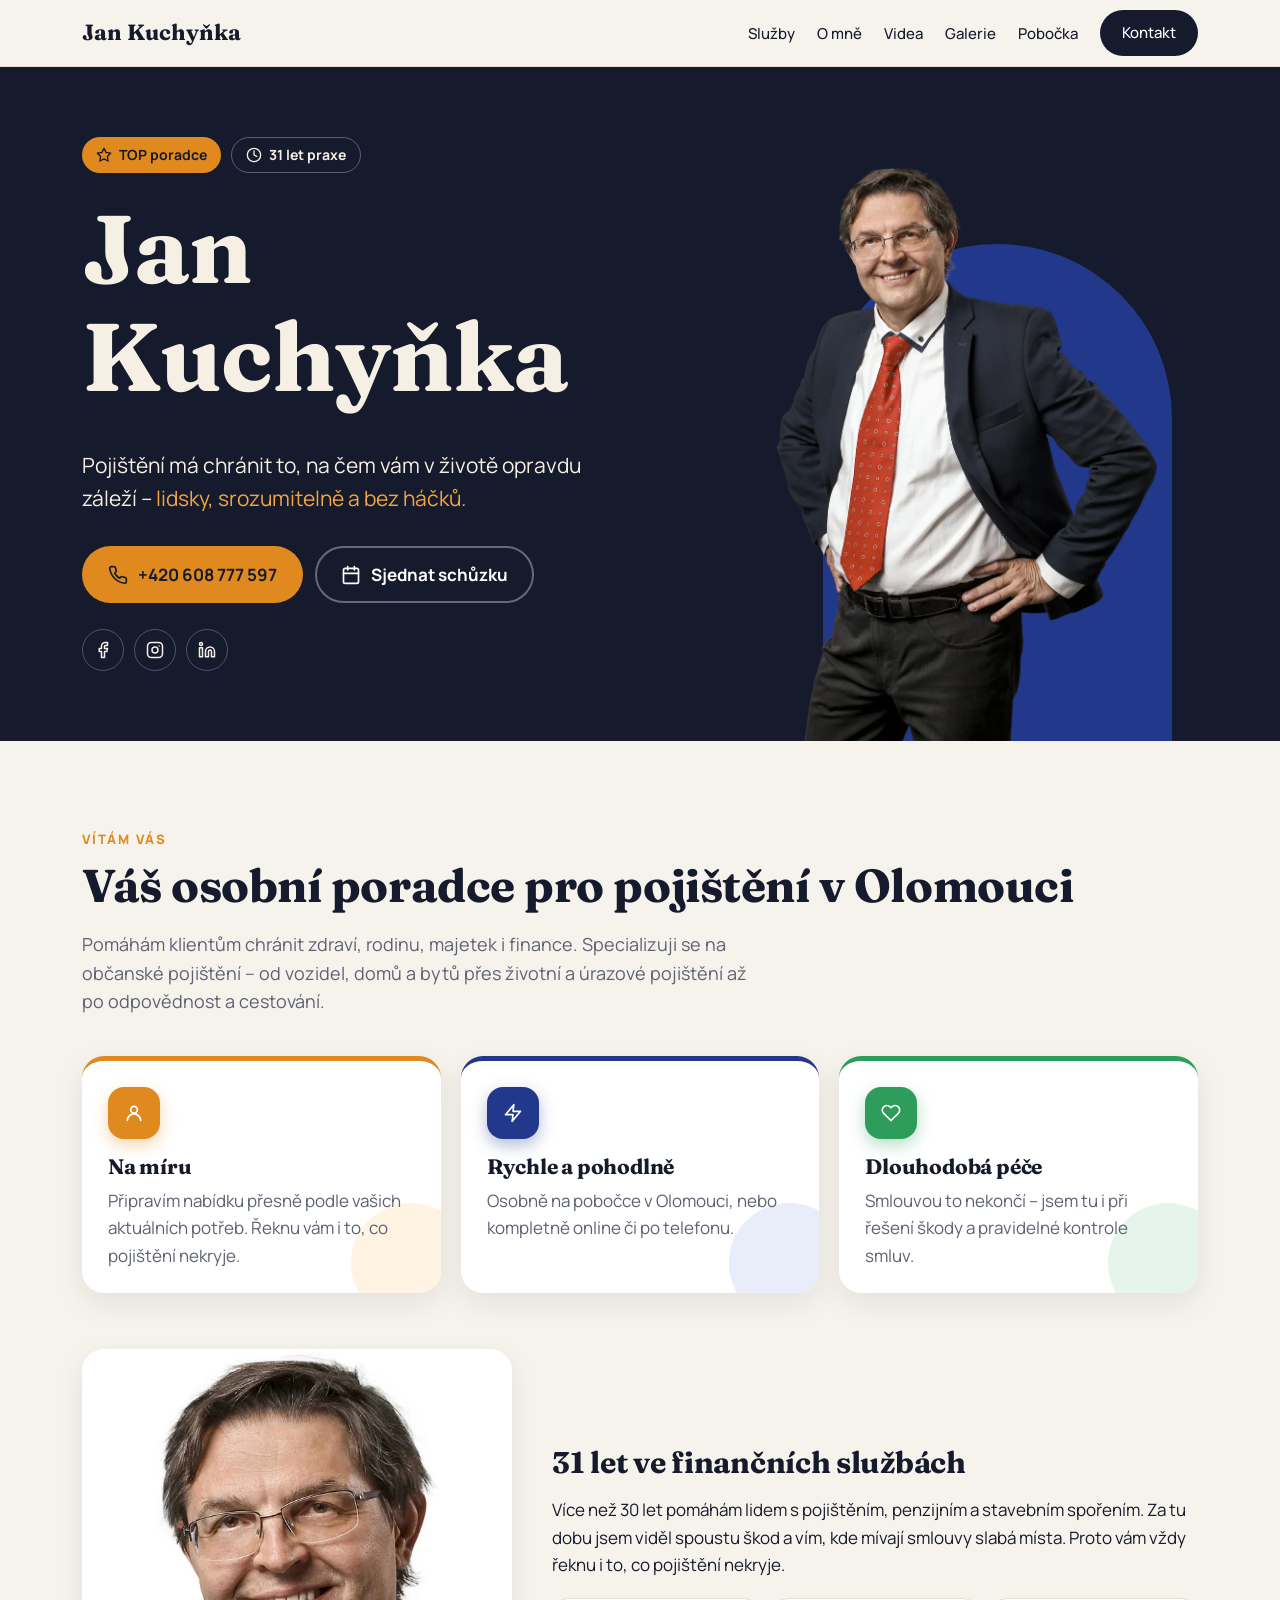
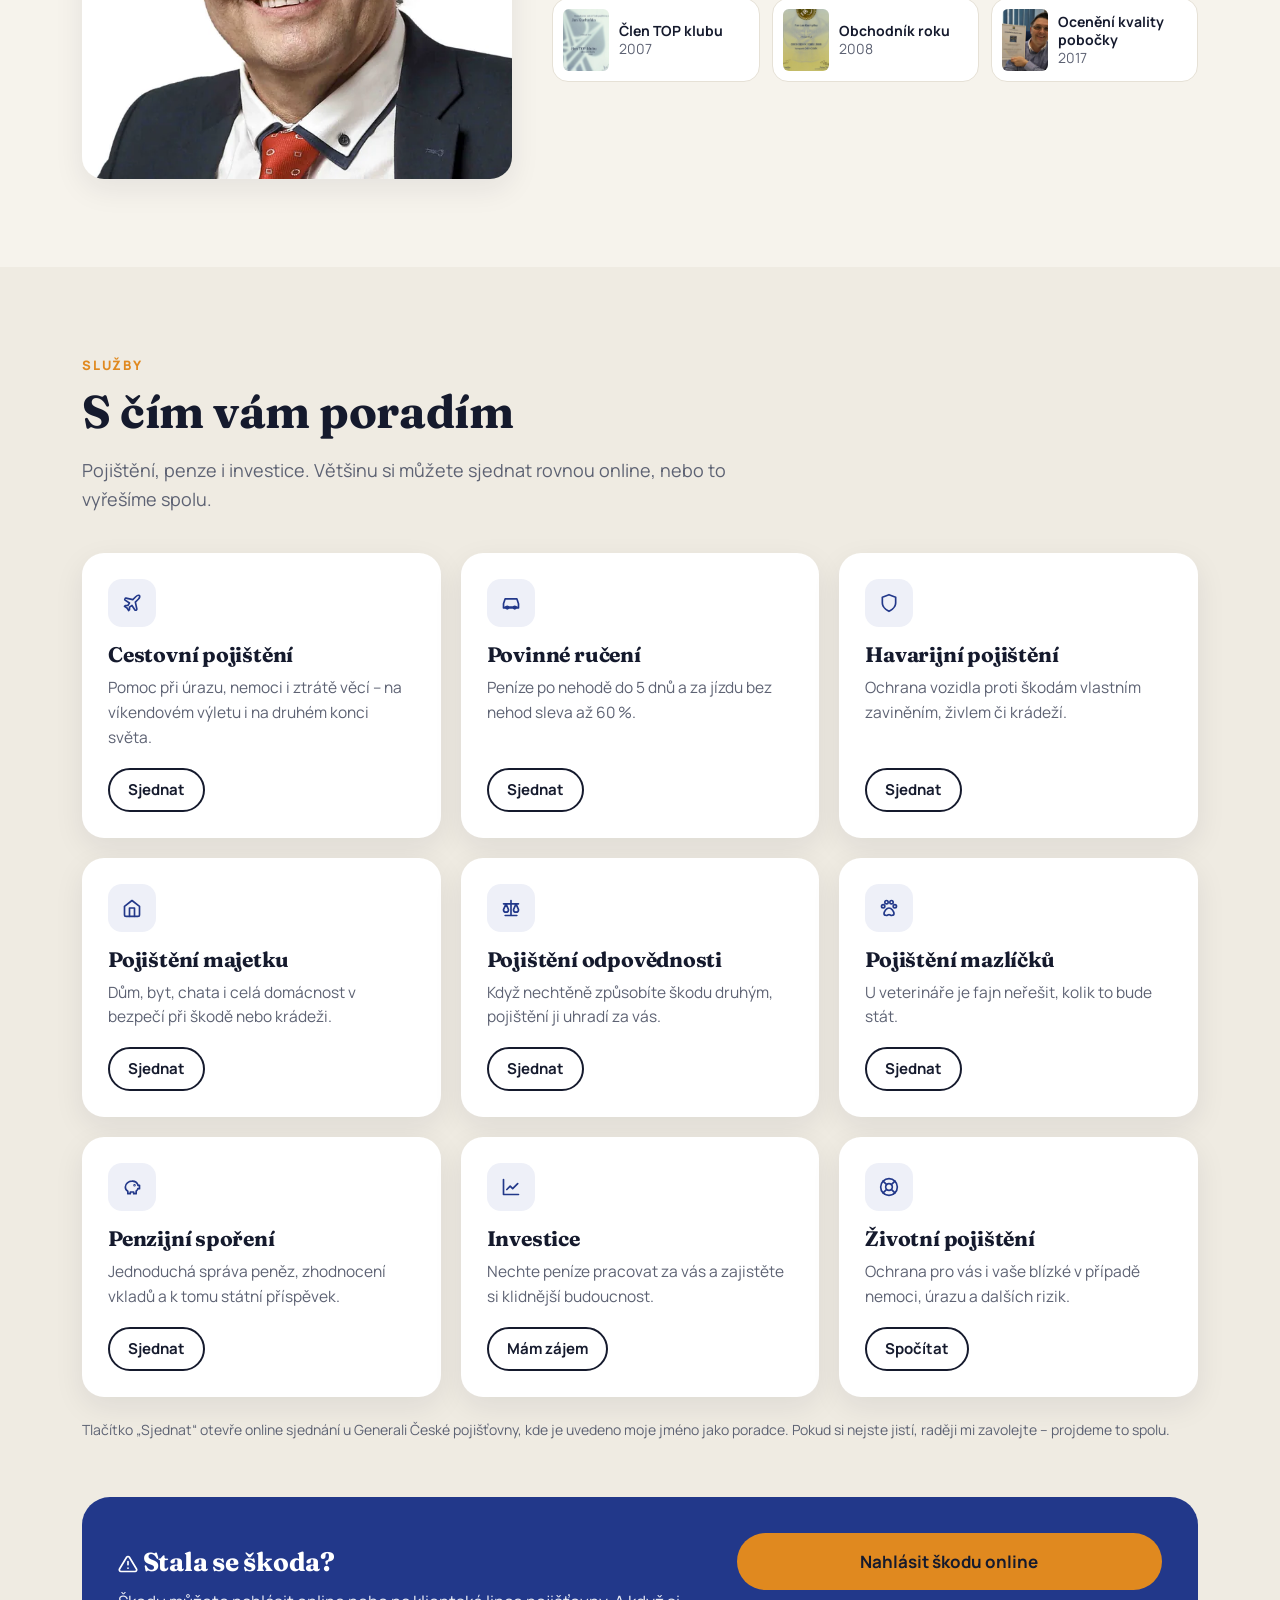
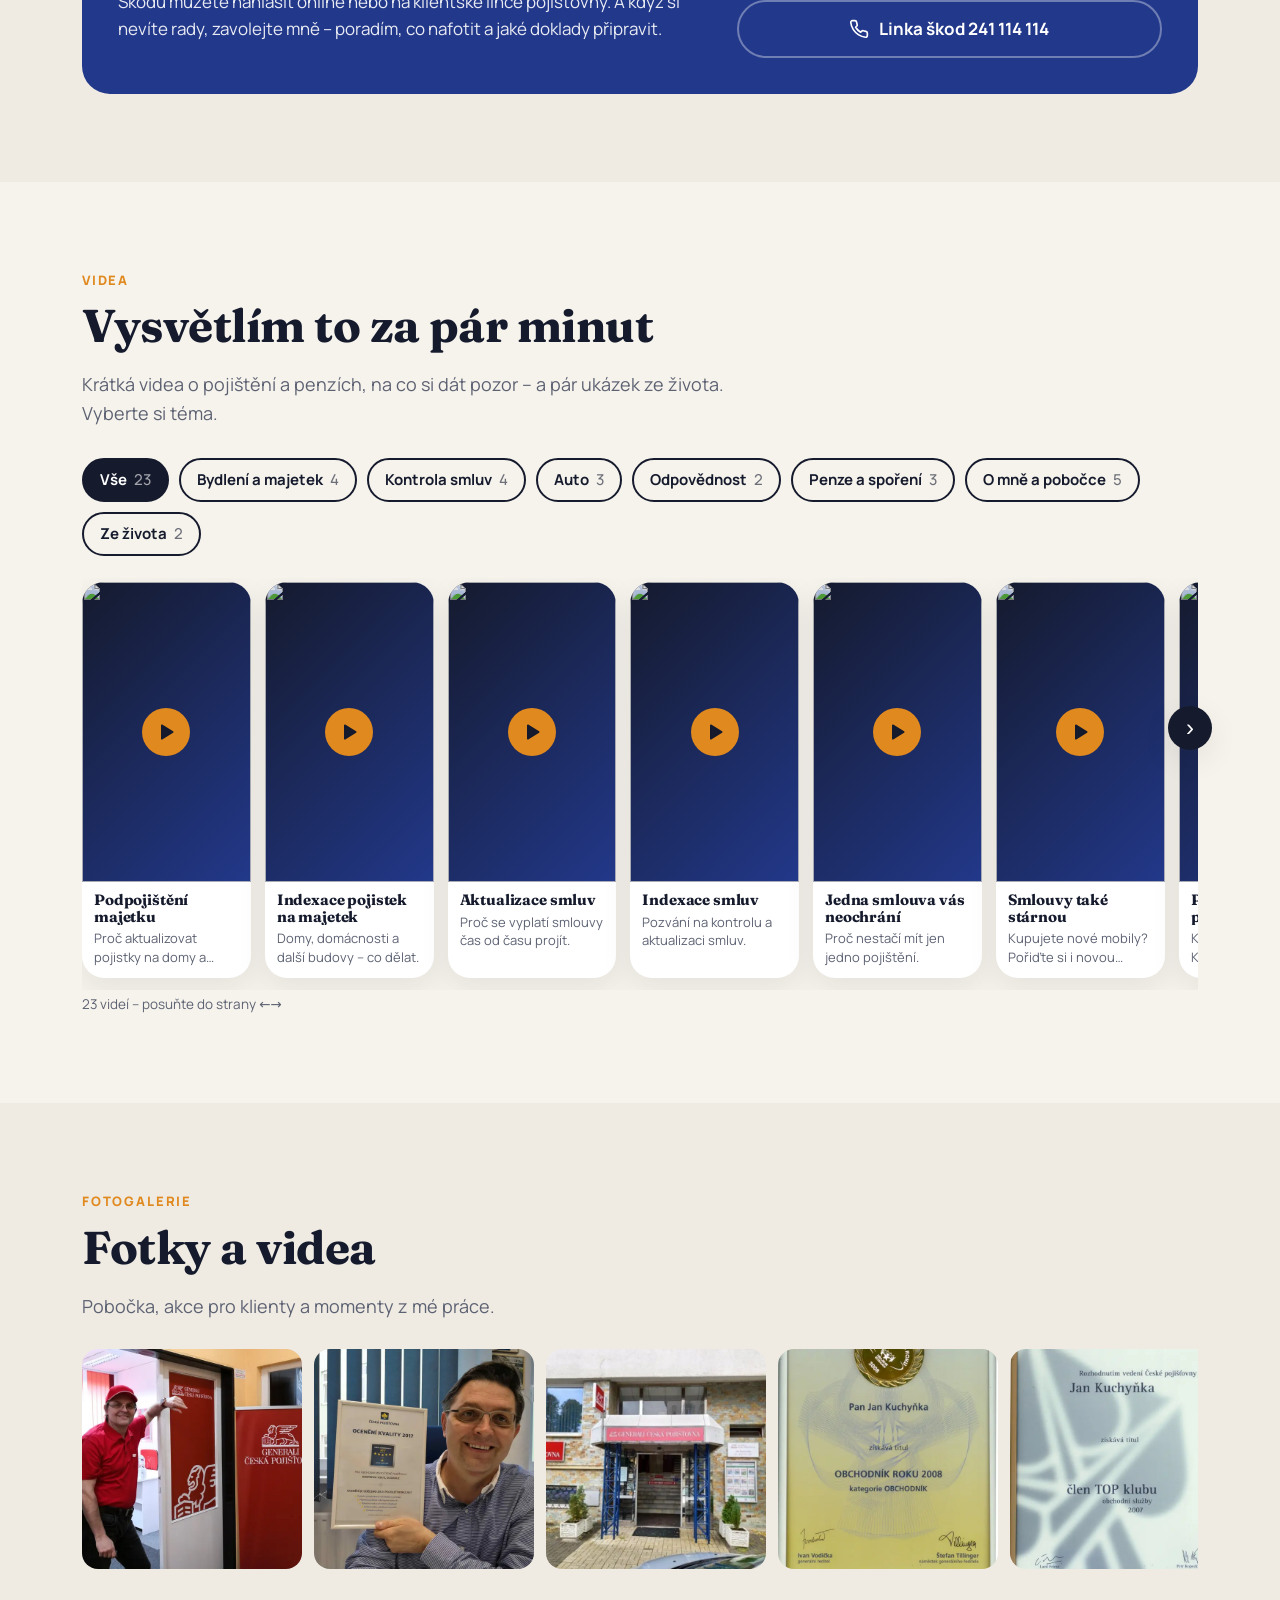
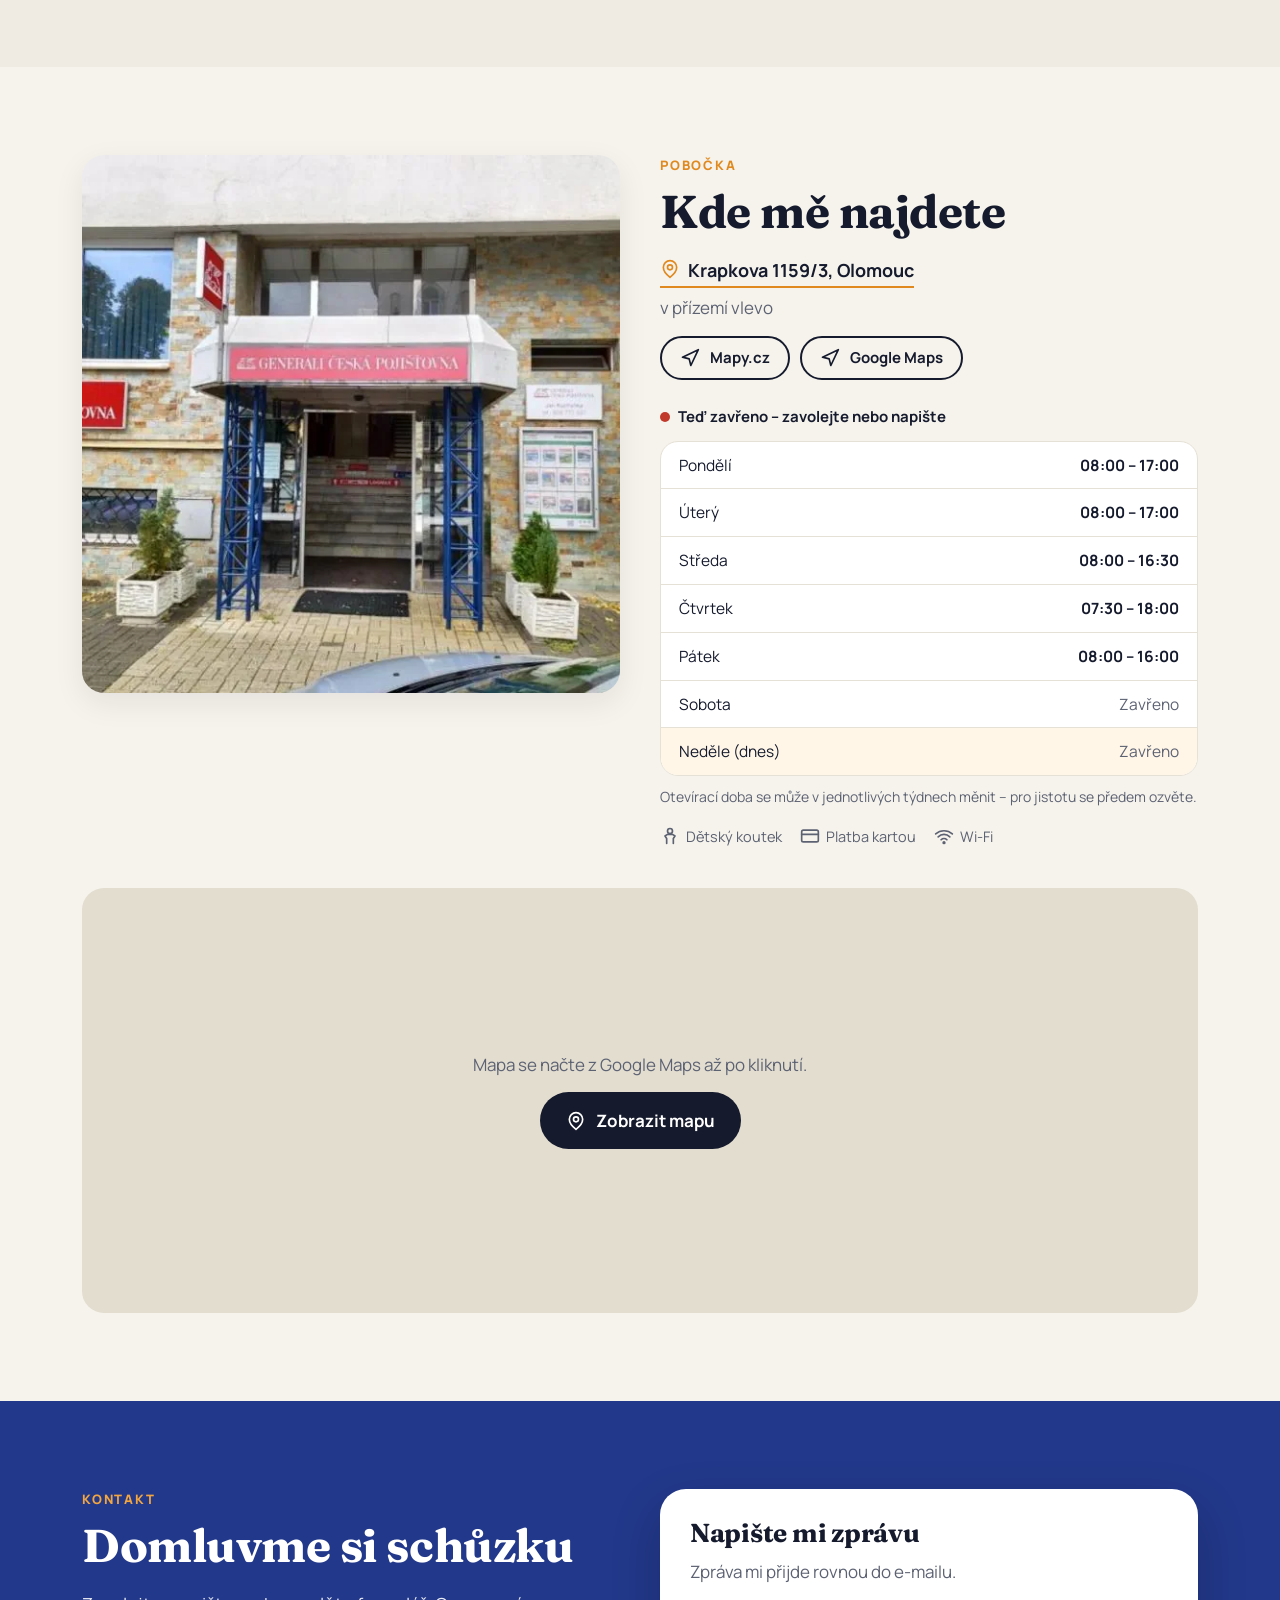
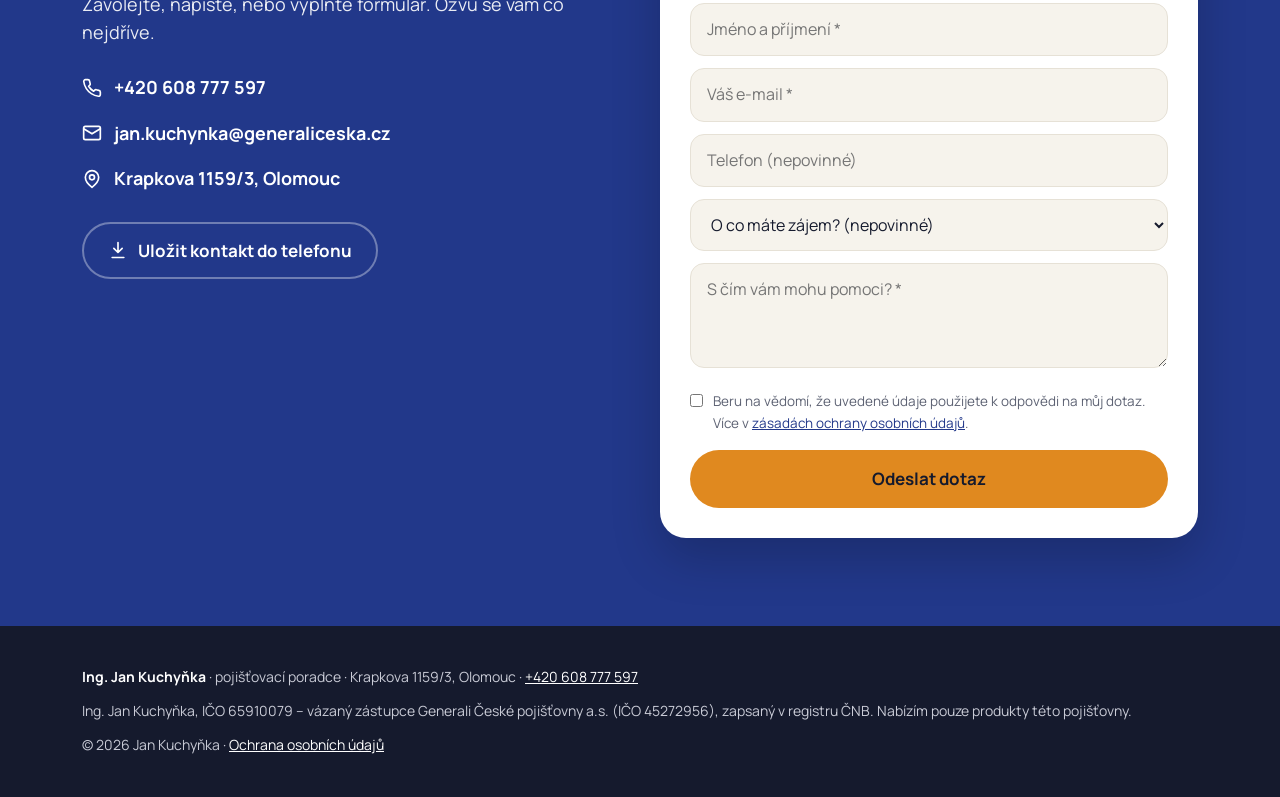
==== commit ddd3ebe0: "Videa: 7 nových, kategorie Ze života, vše v jednom posuvném pásu; galerie jako pás Co-Authored-By: C" ====
--- a/index.html
+++ b/index.html
@@ -153,36 +153,39 @@
 .vbody{padding:20px 22px 24px}
 .vbody p{color:var(--muted);font-size:15px;margin:0}
 .vthumb iframe{position:absolute;inset:0;width:100%;height:100%;border:0}
-.vshorts{display:flex;gap:16px;overflow-x:auto;scroll-snap-type:x mandatory;padding:4px 2px 14px;margin-top:40px}
-.vshorts .video{flex:0 0 160px;scroll-snap-align:start}
-.video.short .vthumb{aspect-ratio:9/16}
-.video.short .vbody{padding:10px 12px 14px}
-.video.short h3{font-size:15px;margin-bottom:4px}
-.video.short .vbody p{font-size:13px;line-height:1.4}
-.vwide{display:grid;grid-template-columns:repeat(4,1fr);gap:16px;margin-top:24px}
-.vwide .vbody{padding:12px 14px 16px}
-.vwide h3{font-size:16px;margin-bottom:4px}
-.vwide .vbody p{font-size:13px;line-height:1.4}
+.vrow{position:relative;margin-top:22px}
+.vstrip{--h:300px;display:flex;gap:14px;overflow-x:auto;scroll-snap-type:x mandatory;scroll-behavior:smooth;padding:4px 2px 12px;scrollbar-width:thin}
+.vstrip .video{flex:none;scroll-snap-align:start;display:flex;flex-direction:column}
+.vstrip .video .vthumb{height:var(--h);width:auto;aspect-ratio:16/9}
+.vstrip .video.short .vthumb{aspect-ratio:9/16}
+.vstrip .video.wide{width:calc(var(--h)*16/9)}
+.vstrip .video.short{width:calc(var(--h)*9/16)}
+.vstrip .vbody{padding:10px 12px 12px}
+.vstrip h3{font-size:15px;margin:0;display:-webkit-box;-webkit-line-clamp:2;-webkit-box-orient:vertical;overflow:hidden}
+.vstrip .vbody p{font-size:13px;line-height:1.4;margin:4px 0 0;display:-webkit-box;-webkit-line-clamp:2;-webkit-box-orient:vertical;overflow:hidden}
 .vthumb .play{width:48px;height:48px}
-@media(max-width:900px){.vwide{grid-template-columns:repeat(3,1fr)}}
-@media(max-width:600px){.vwide{grid-template-columns:1fr 1fr;gap:10px}.vshorts .video{flex-basis:130px}.vshorts{gap:10px}.vwide .vbody p,.video.short .vbody p{display:none}.vwide h3,.video.short h3{font-size:14px}.vthumb .play{width:40px;height:40px}}
-.vhint{font-size:14px;color:var(--muted);margin:6px 0 0}
+.vnav{position:absolute;top:calc(150px - 22px);width:44px;height:44px;border-radius:50%;border:0;background:var(--navy);color:#fff;font-size:24px;cursor:pointer;box-shadow:var(--shadow);z-index:2}
+.vnav.l{left:-14px}.vnav.r{right:-14px}
+.vnav[hidden]{display:none}
+.vcount{font-size:13.5px;color:var(--muted);margin:4px 0 0}
+@media(max-width:900px){.vstrip{--h:240px}.vnav{top:calc(120px - 22px)}}
+@media(max-width:600px){.vstrip{--h:200px;gap:10px}.vnav{display:none}.vstrip .vbody p{display:none}.vstrip h3{font-size:13.5px}.vthumb .play{width:40px;height:40px}}
 .vchips{display:flex;gap:10px;flex-wrap:wrap;margin-top:30px}
 .vchips button{font:inherit;font-size:15px;font-weight:700;border:2px solid var(--navy);background:transparent;color:var(--navy);border-radius:999px;padding:8px 16px;cursor:pointer}
 .vchips button span{opacity:.6;font-weight:500;margin-left:4px}
 .vchips button[aria-selected="true"]{background:var(--navy);color:#fff}
-.vchips + .vshorts{margin-top:22px}
 @media(max-width:600px){.vchips{flex-wrap:nowrap;overflow-x:auto;padding-bottom:6px}.vchips button{flex:none}}
 
 /* gallery */
 #galerie{background:#efebe2}
-.gal{display:grid;grid-template-columns:repeat(4,1fr);gap:14px;margin-top:40px}
+.gal{display:flex;gap:12px;overflow-x:auto;scroll-snap-type:x mandatory;margin-top:28px;padding-bottom:10px;scrollbar-width:thin}
+.gal>*{flex:0 0 220px;scroll-snap-align:start}
 .gal button{border:0;padding:0;border-radius:16px;overflow:hidden;aspect-ratio:1;cursor:zoom-in;background:#ddd;position:relative}
 .gal img{width:100%;height:100%;object-fit:cover;transition:transform .3s}
 .gal button:hover img{transform:scale(1.04)}
 .gal .ph{aspect-ratio:1;border-radius:16px;border:2px dashed #cfc7b6;background:transparent;display:grid;place-items:center;color:var(--muted);font-size:14px;cursor:default;text-align:center;padding:10px}
 .gal .badge{position:absolute;left:10px;bottom:10px;background:rgba(21,26,45,.8);color:#fff;border-radius:999px;padding:3px 10px;font-size:13px}
-@media(max-width:820px){.gal{grid-template-columns:repeat(2,1fr)}}
+@media(max-width:820px){.gal>*{flex-basis:170px}}
 .lb{position:fixed;inset:0;background:rgba(10,12,22,.92);z-index:100;display:none;align-items:center;justify-content:center;padding:20px}
 .lb.open{display:flex}
 .lb img,.lb video{max-width:94vw;max-height:84vh;border-radius:12px}
@@ -304,7 +307,7 @@
   /* videa */
   .vchips{margin-top:18px}
   /* galerie */
-  .gal{grid-template-columns:repeat(4,1fr);gap:8px;margin-top:22px}
+  .gal{gap:8px;margin-top:18px}
   .gal button{border-radius:10px}
   /* pobočka */
   .branch{grid-template-columns:1fr 1fr;gap:20px}
@@ -335,7 +338,7 @@
   .about-photo{grid-row:1}
   .about h3{align-self:center;font-size:20px!important}
   .about p{grid-column:1/-1}
-  .gal{grid-template-columns:repeat(3,1fr)}
+  .gal>*{flex-basis:130px}
   .branch{grid-template-columns:1fr}
   .branch .photo img{aspect-ratio:16/9}
 }
@@ -453,13 +456,16 @@
 
 <section id="videa">
   <div class="wrap">
-    <div class="eyebrow">Instruktážní videa</div>
+    <div class="eyebrow">Videa</div>
     <h2>Vysvětlím to za pár minut</h2>
-    <p class="lead">Krátká videa o tom, jak jednotlivá pojištění fungují a na co si dát pozor. Další připravuji.</p>
+    <p class="lead">Krátká videa o pojištění a penzích, na co si dát pozor – a pár ukázek ze života. Vyberte si téma.</p>
     <div class="vchips" id="vChips" role="tablist" aria-label="Kategorie videí"></div>
-    <div class="vshorts" id="vShorts"></div>
-    <p class="vhint">Krátká videa posunete do strany ←→</p>
-    <div class="vwide" id="vWide"></div>
+    <div class="vrow">
+      <button class="vnav l" aria-label="Předchozí videa" onclick="vScroll(-1)">‹</button>
+      <div class="vstrip" id="vStrip"></div>
+      <button class="vnav r" aria-label="Další videa" onclick="vScroll(1)">›</button>
+    </div>
+    <p class="vcount" id="vCount"></p>
   </div>
 </section>
 
@@ -590,13 +596,16 @@
   zobrazitMistaNaFotky: false, // true = ukáže prázdná místa na další fotky
   // Videa: youtube = ID videa (část adresy za youtu.be/ nebo shorts/), short:true = svislé video
   // kat = kategorie (musí odpovídat názvu v seznamu kategorieVidei)
-  kategorieVidei: ["Auto","Bydlení a majetek","Odpovědnost","Penze a spoření","Kontrola smluv","O mně a pobočce"],
+  kategorieVidei: ["Bydlení a majetek","Kontrola smluv","Auto","Odpovědnost","Penze a spoření","O mně a pobočce","Ze života"],
   videa: [
     { kat:"Bydlení a majetek", nazev:"Podpojištění majetku", popis:"Proč aktualizovat pojistky na domy a byty.", youtube:"P6PZj_CSzUo", short:true },
+    { kat:"Bydlení a majetek", nazev:"Indexace pojistek na majetek", popis:"Domy, domácnosti a další budovy – co dělat.", youtube:"B3pz6l5nmU0", short:true },
     { kat:"Kontrola smluv", nazev:"Aktualizace smluv", popis:"Proč se vyplatí smlouvy čas od času projít.", youtube:"ro7_csd9Ri0", short:true },
     { kat:"Kontrola smluv", nazev:"Indexace smluv", popis:"Pozvání na kontrolu a aktualizaci smluv.", youtube:"EEwUE9UBLXQ", short:true },
     { kat:"Kontrola smluv", nazev:"Jedna smlouva vás neochrání", popis:"Proč nestačí mít jen jedno pojištění.", youtube:"gcKKg2AwUBc", short:true },
+    { kat:"Kontrola smluv", nazev:"Smlouvy také stárnou", popis:"Kupujete nové mobily? Pořiďte si i novou pojistku.", youtube:"xZw5_kN_D7o", short:true },
     { kat:"O mně a pobočce", nazev:"Pozvánka na pobočku", popis:"Kde nás najdete na Krapkově 3 v Olomouci.", youtube:"T-ReIaoerJ0", short:true },
+    { kat:"O mně a pobočce", nazev:"Moje kancelář ve 3D", popis:"Prohlédněte si pobočku ještě před návštěvou.", youtube:"Lvt7aA_aW98", short:true },
     { kat:"Auto", nazev:"Havarijní pojištění vozidel", popis:"Jak chrání vaše auto i v situacích, které povinné ručení nepokryje.", youtube:"b00pUm9B4Z0" },
     { kat:"Auto", nazev:"Povinné ručení", popis:"Zákonné pojištění vozidel a co dalšího se k němu vyplatí.", youtube:"fcg8wuh9-ek" },
     { kat:"Auto", nazev:"Konec zelených karet", popis:"Jak potopit pojišťováka aneb co se změnilo u zelených karet.", youtube:"f3m5EYVkz8M" },
@@ -605,9 +614,13 @@
     { kat:"Odpovědnost", nazev:"Občanská odpovědnost", popis:"Když nechtěně způsobíte škodu druhým.", youtube:"gskWeVhzMug" },
     { kat:"Odpovědnost", nazev:"Odpovědnost zaměstnance", popis:"Pojištění pro případ škody, kterou způsobíte zaměstnavateli.", youtube:"qMjdjdcwss8" },
     { kat:"Penze a spoření", nazev:"Předdůchod z penzijního spoření", popis:"Jak využít naspořené peníze dřív než v důchodu.", youtube:"3m-a47QK_6g" },
+    { kat:"Penze a spoření", nazev:"Změny v penzijním spoření od roku 2027", popis:"Hlavně výhody pro mladé.", youtube:"1ABHZpVCPCI", short:true },
+    { kat:"Penze a spoření", nazev:"Kompenzace státních příspěvků pro důchodce", popis:"Za jakých podmínek.", youtube:"8WLJBs950Zo", short:true },
     { kat:"O mně a pobočce", nazev:"Poděkování klientům za 20 let spolupráce", popis:"Děkuji všem, kteří mi léta důvěřují.", youtube:"gQ5XJxIZQNM" },
     { kat:"O mně a pobočce", nazev:"Jsme teď Generali Česká pojišťovna", popis:"Pobočka Olomouc, Krapkova 3.", youtube:"92k0nlXWvBY" },
     { kat:"O mně a pobočce", nazev:"Každý z nás je jeden z vás", popis:"Generali Česká pojišťovna.", youtube:"rZWHhgrKtxM" },
+    { kat:"Ze života", nazev:"Pletení valašského tatara", popis:"Velikonoční pomlázka svépomocí.", youtube:"7C_jHwYSFTk", short:true },
+    { kat:"Ze života", nazev:"Auschwitz-Birkenau", popis:"Místo, na které se nesmí zapomenout.", youtube:"jvdn-kaudiA", short:true },
   ],
   sluzby: [
     ["i-plane","Cestovní pojištění","Pomoc při úrazu, nemoci i ztrátě věcí – na víkendovém výletu i na druhém konci světa.","Sjednat","https://www.generaliceska.cz/cestovni-pojisteni-online-sjednani#/?externalSellerID=int-jan-kuchynka"],
@@ -676,16 +689,18 @@
   <div class="vbody"><h3>${v.nazev}</h3><p>${v.popis}</p></div></div>`;
 function renderVideos(kat){
   const list = kat ? N.videa.filter(v=>v.kat===kat) : N.videa;
-  const sh = list.filter(v=>v.short), wd = list.filter(v=>!v.short);
-  $('#vShorts').innerHTML = sh.map(vCard).join(''); $('#vShorts').style.display = sh.length ? '' : 'none';
-  requestAnimationFrame(()=>{ const el=$('#vShorts'); $('.vhint').style.display = sh.length && el.scrollWidth > el.clientWidth + 4 ? '' : 'none'; });
-  $('#vWide').innerHTML = wd.map(vCard).join(''); $('#vWide').style.display = wd.length ? '' : 'none';
+  $('#vStrip').innerHTML = list.map(vCard).join(''); $('#vStrip').scrollLeft = 0;
+  $('#vCount').textContent = list.length > 1 ? `${list.length} videí – posuňte do strany ←→` : '';
   document.querySelectorAll('#vChips button').forEach(b=>b.setAttribute('aria-selected', b.dataset.k===(kat||'')));
+  vNav();
 }
+function vScroll(d){ const el=$('#vStrip'); el.scrollBy({left:d*el.clientWidth*0.85,behavior:'smooth'}); }
+function vNav(){ const el=$('#vStrip'); $('.vnav.l').hidden = el.scrollLeft < 10; $('.vnav.r').hidden = el.scrollLeft + el.clientWidth >= el.scrollWidth - 10; }
+$('#vStrip').addEventListener('scroll', vNav, {passive:true});
+addEventListener('resize', vNav);
 $('#vChips').innerHTML = [['','Vše',N.videa.length], ...N.kategorieVidei.map(k=>[k,k,N.videa.filter(v=>v.kat===k).length])]
   .filter(([,,n])=>n).map(([k,t,n])=>`<button role="tab" data-k="${k}" onclick="renderVideos(this.dataset.k)">${t} <span>${n}</span></button>`).join('');
 renderVideos('');
-addEventListener('resize', ()=>{ const el=$('#vShorts'); $('.vhint').style.display = el.offsetParent && el.scrollWidth > el.clientWidth + 4 ? '' : 'none'; });
 function playYt(el,id){ el.innerHTML = `<iframe src="https://www.youtube-nocookie.com/embed/${id}?autoplay=1&rel=0" allow="autoplay; encrypted-media; picture-in-picture" allowfullscreen title="Video"></iframe>`; el.onclick=null; }
 
 // galerie + lightbox
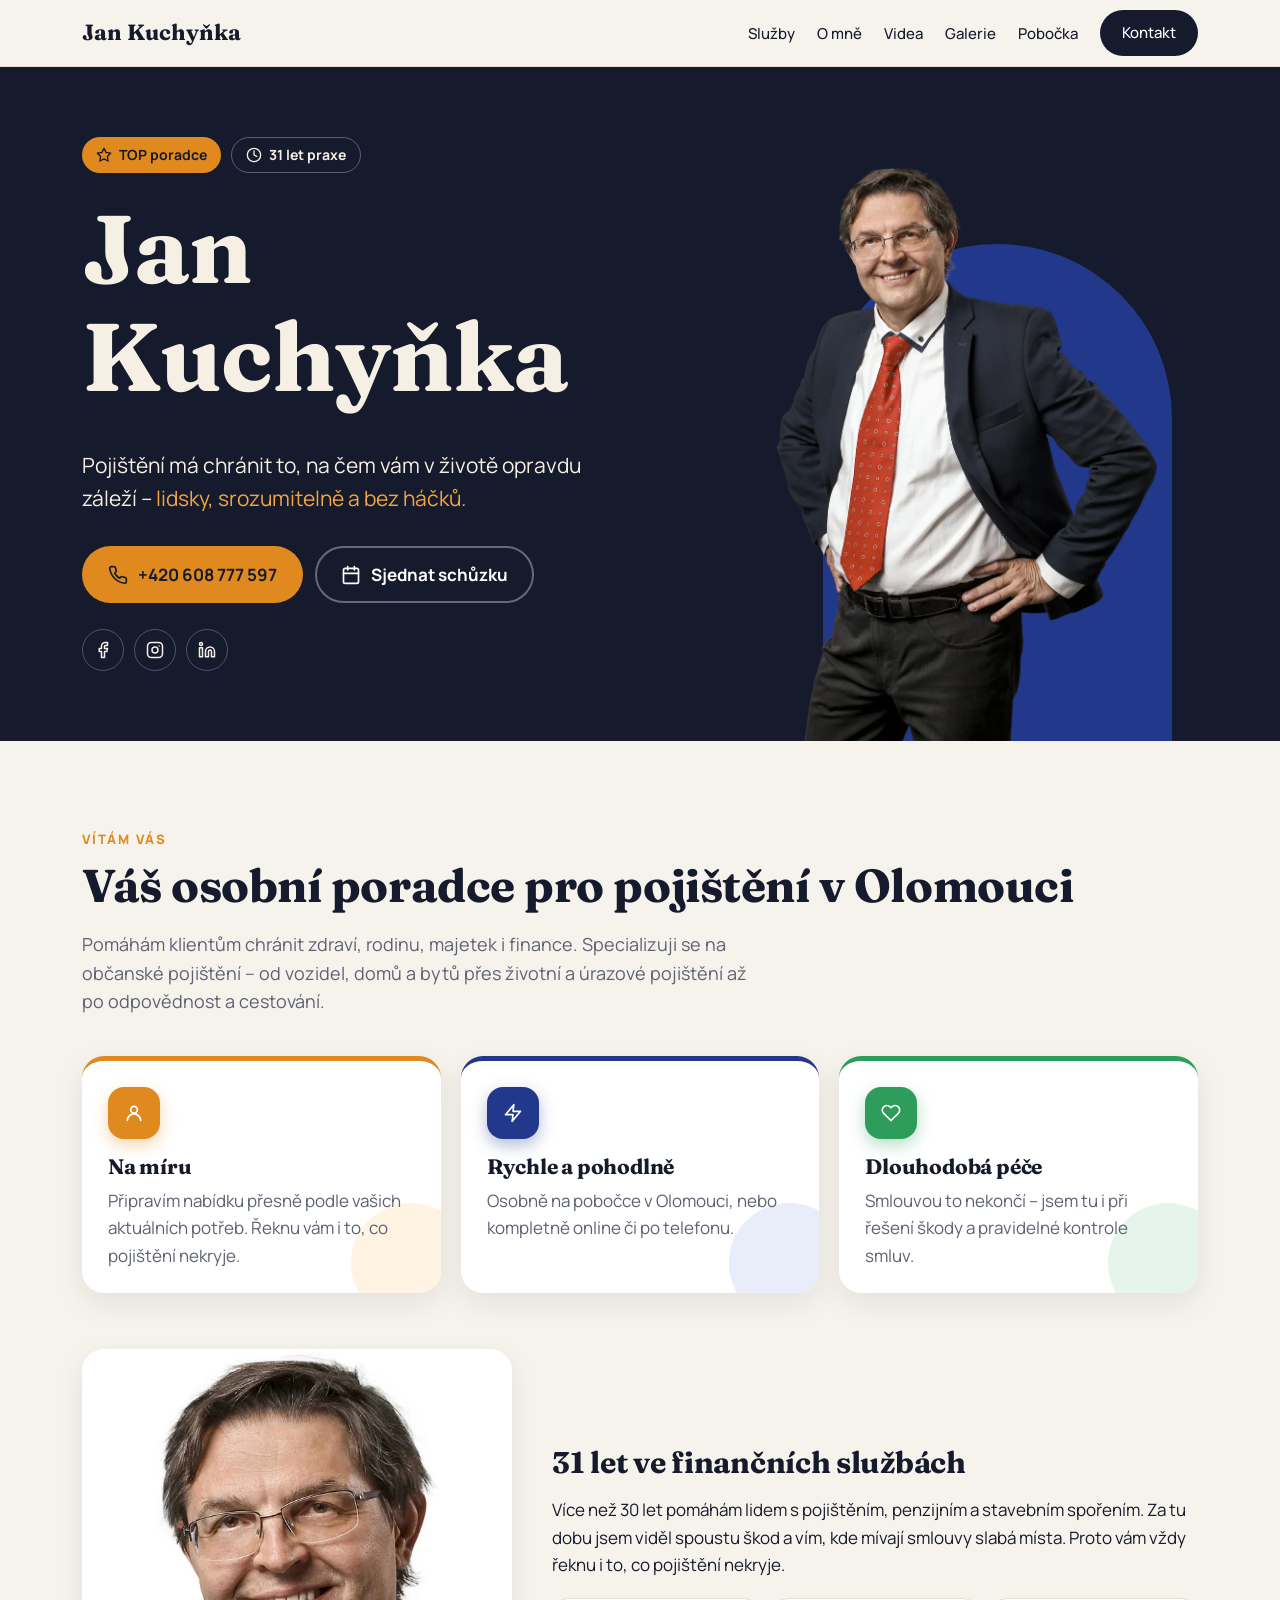
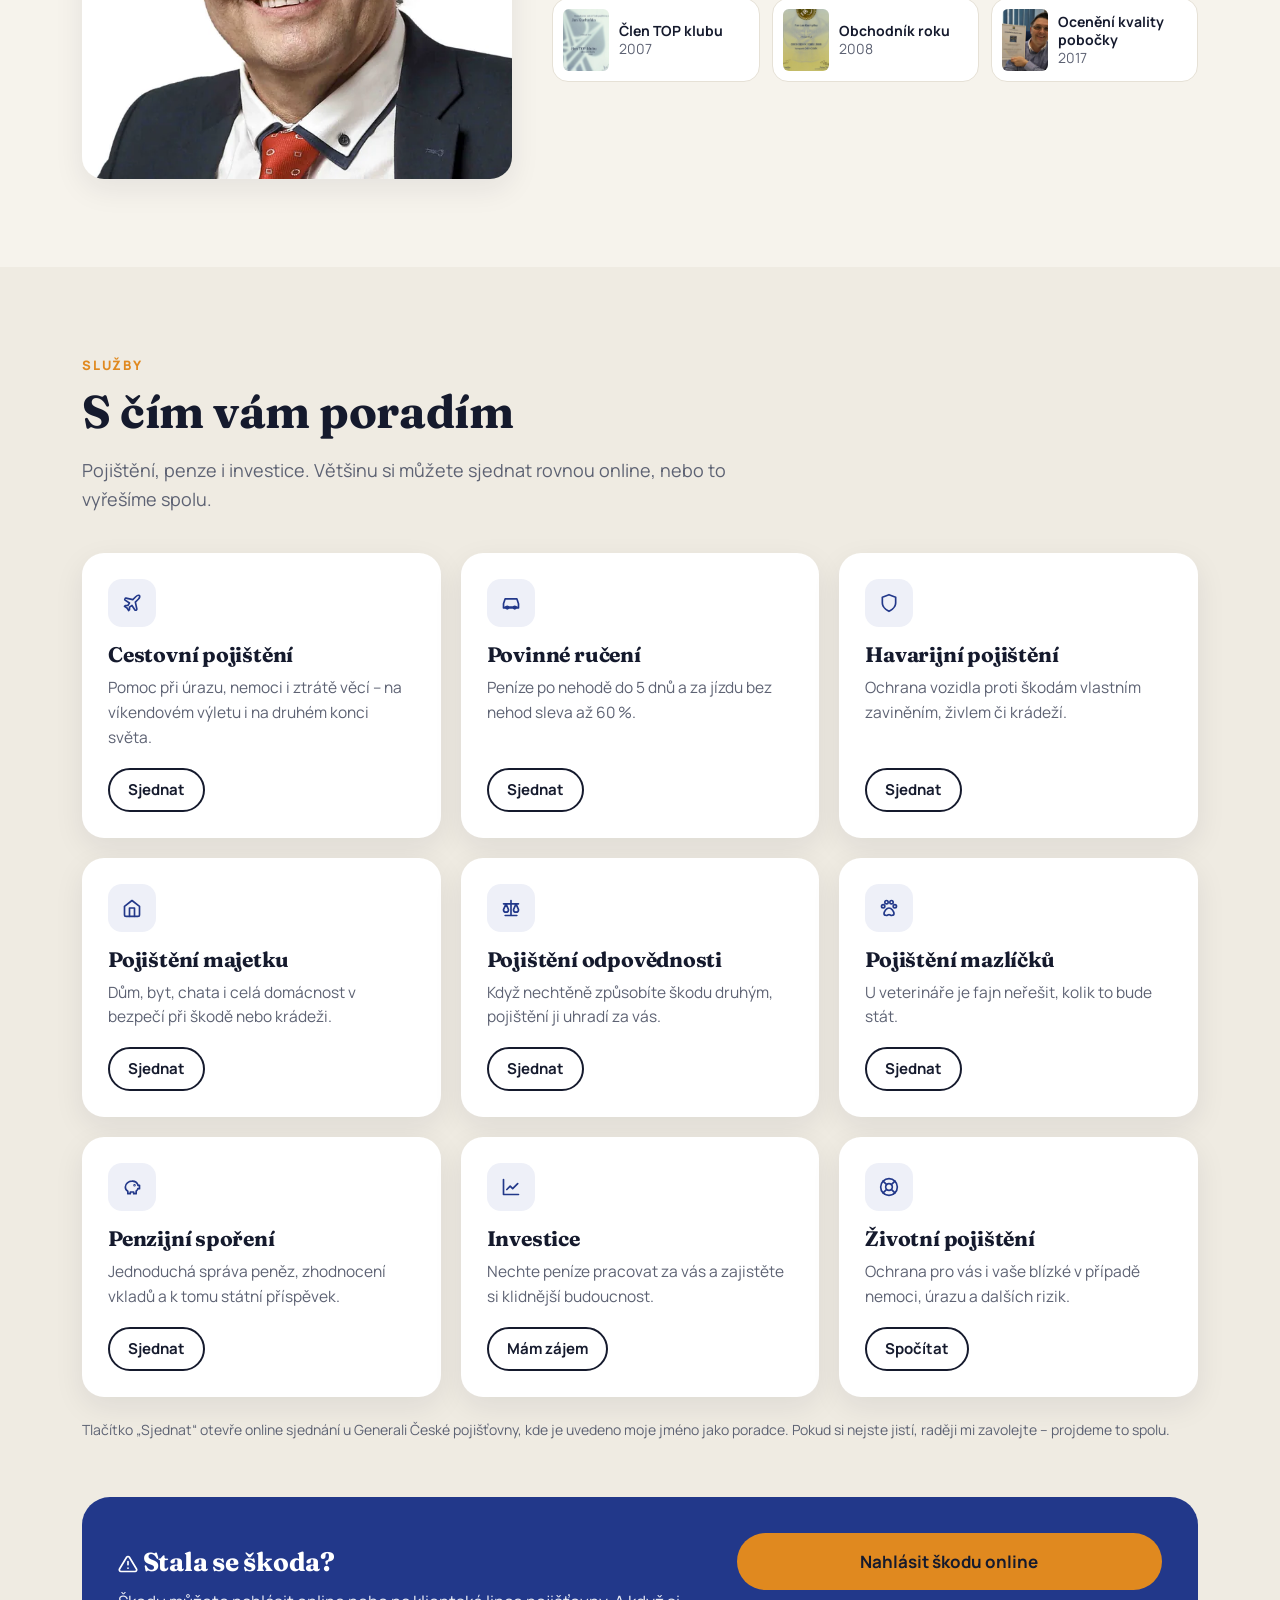
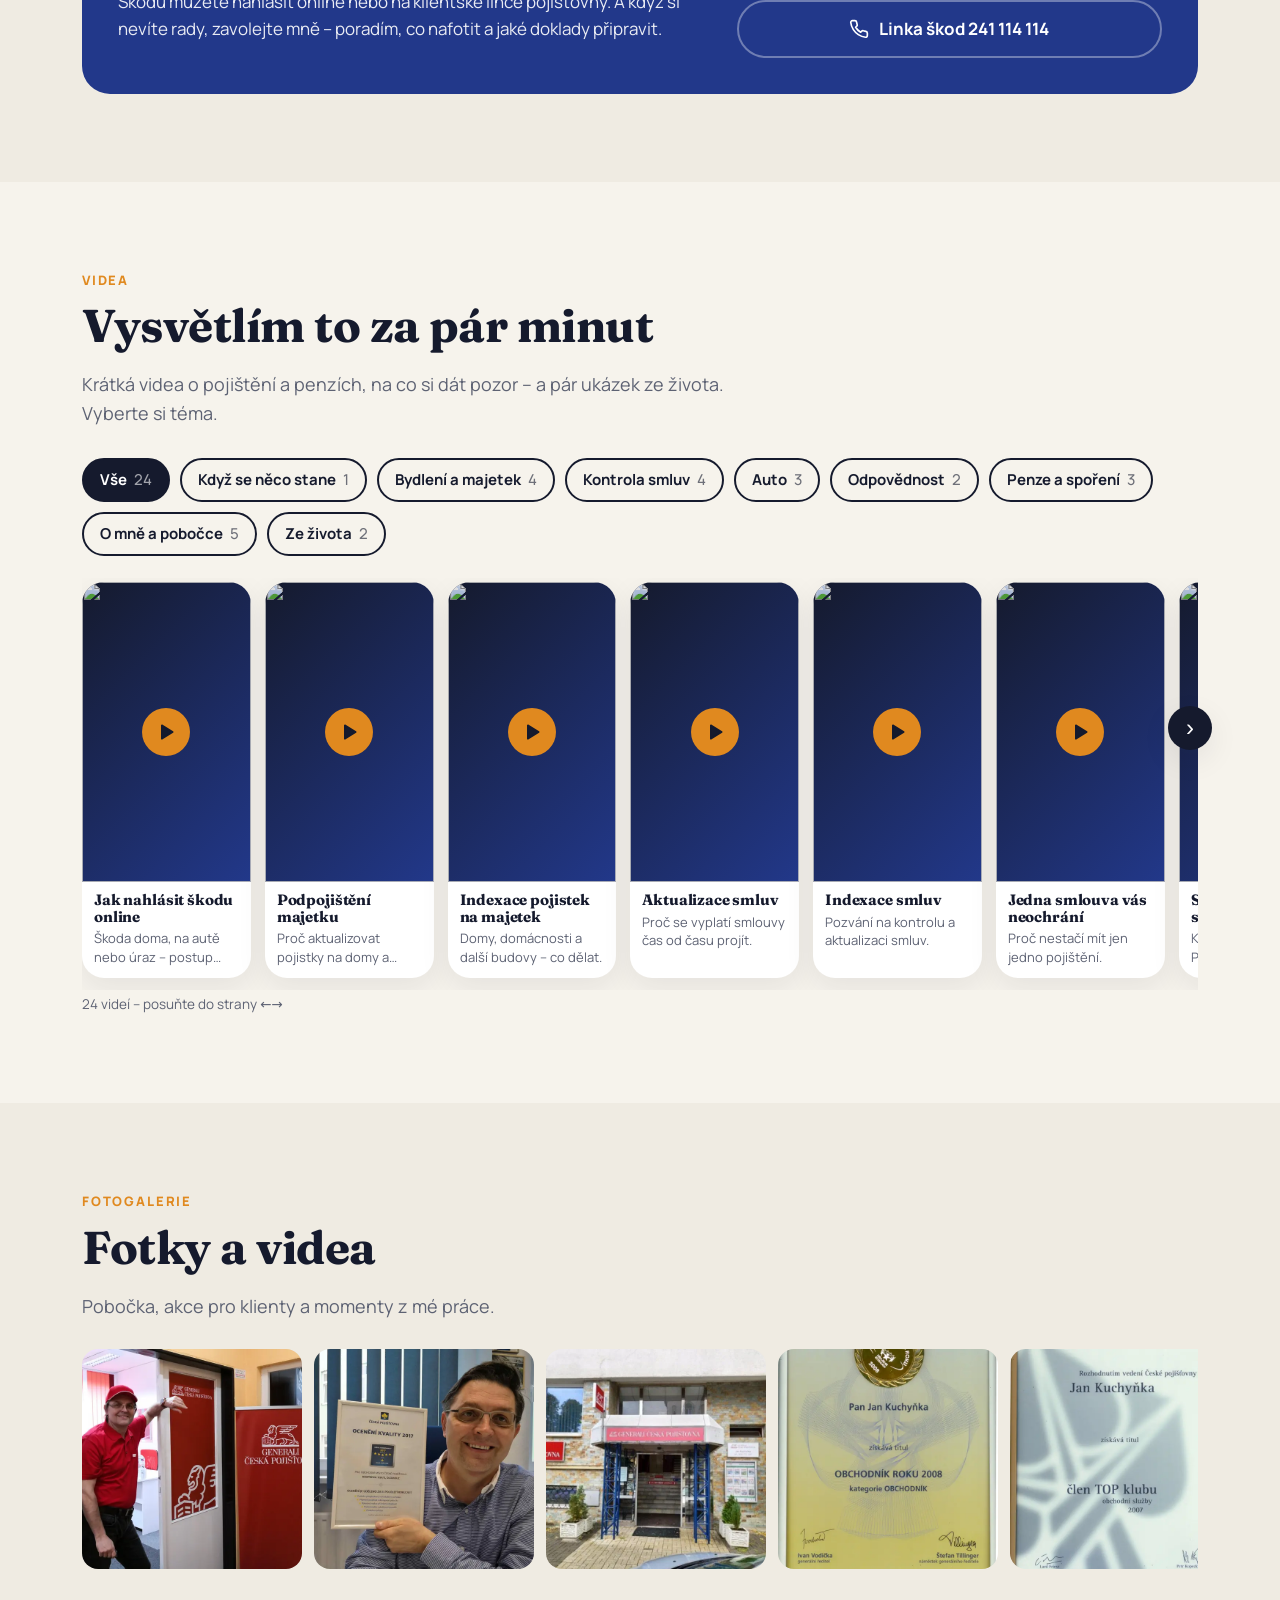
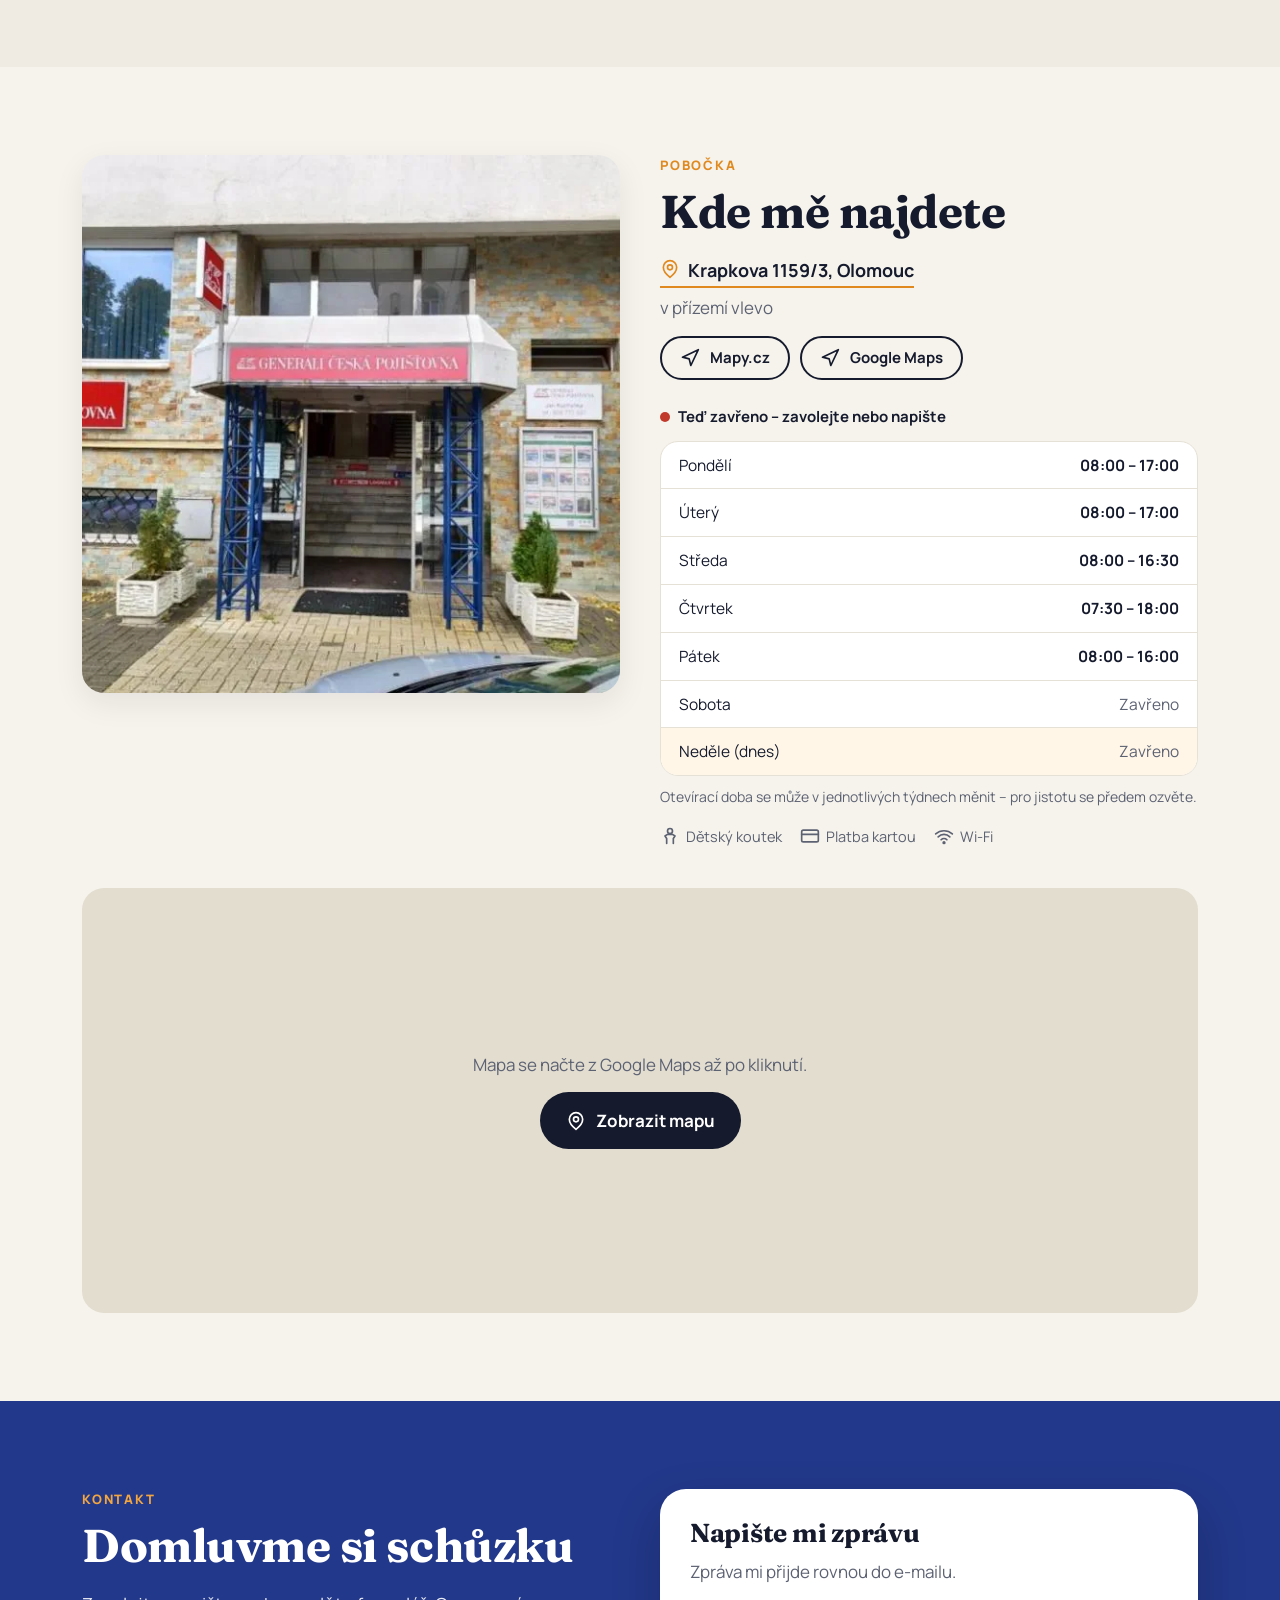
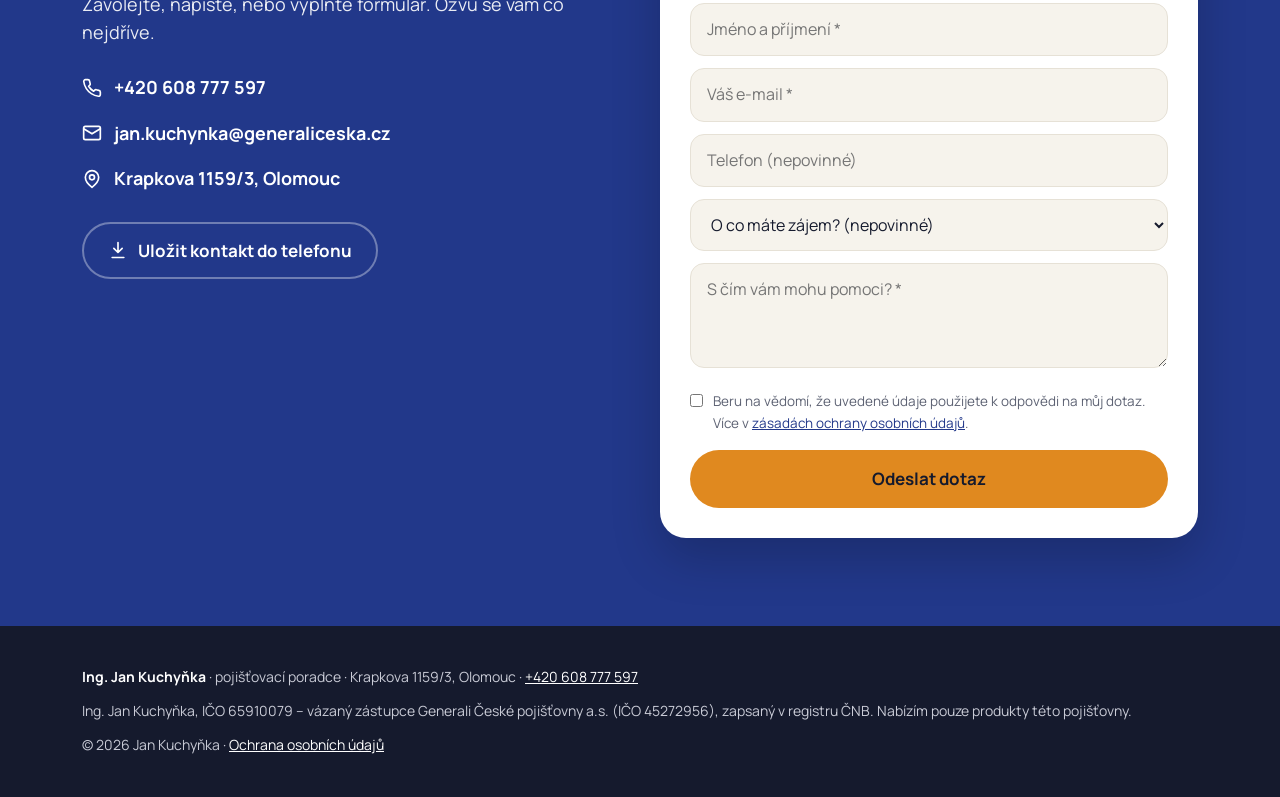
==== commit c0c4886b: "Videa: nová kategorie Když se něco stane + Jak nahlásit škodu online Co-Authored-By: Claude Opus 5.5" ====
--- a/index.html
+++ b/index.html
@@ -186,6 +186,16 @@
 .gal .ph{aspect-ratio:1;border-radius:16px;border:2px dashed #cfc7b6;background:transparent;display:grid;place-items:center;color:var(--muted);font-size:14px;cursor:default;text-align:center;padding:10px}
 .gal .badge{position:absolute;left:10px;bottom:10px;background:rgba(21,26,45,.8);color:#fff;border-radius:999px;padding:3px 10px;font-size:13px}
 @media(max-width:820px){.gal>*{flex-basis:170px}}
+.vm{position:fixed;inset:0;z-index:110;background:rgba(10,12,22,.94);display:none;align-items:center;justify-content:center;padding:max(12px,env(safe-area-inset-top)) 12px max(12px,env(safe-area-inset-bottom))}
+.vm.open{display:flex}
+.vm-box{display:flex;flex-direction:column;align-items:center;gap:10px;width:100%;max-width:1100px}
+.vm-top{display:flex;justify-content:space-between;align-items:center;gap:12px;width:100%;color:#fff;font-weight:700;font-size:15px}
+.vm-top span{overflow:hidden;text-overflow:ellipsis;white-space:nowrap}
+.vm-top button{flex:none;width:44px;height:44px;border-radius:50%;border:0;background:rgba(255,255,255,.15);color:#fff;font-size:20px;cursor:pointer}
+.vm-frame{position:relative;width:100%;aspect-ratio:16/9;max-height:calc(100vh - 140px);background:#000;border-radius:12px;overflow:hidden}
+.vm.short .vm-frame{aspect-ratio:9/16;width:auto;height:calc(100vh - 140px);height:calc(100dvh - 140px);max-width:100%}
+.vm-frame iframe{position:absolute;inset:0;width:100%;height:100%;border:0}
+.vm-yt{color:#f3a640;font-weight:700;font-size:14.5px;text-decoration:none}
 .lb{position:fixed;inset:0;background:rgba(10,12,22,.92);z-index:100;display:none;align-items:center;justify-content:center;padding:20px}
 .lb.open{display:flex}
 .lb img,.lb video{max-width:94vw;max-height:84vh;border-radius:12px}
@@ -557,6 +567,13 @@
   <a class="navLink" href="#" target="_blank" rel="noopener"><svg class="i"><use href="#i-nav"/></svg>Navigovat</a>
 </nav>
 
+<div class="vm" id="vm" onclick="if(event.target===this)closeVideo()" role="dialog" aria-modal="true" aria-label="Přehrávání videa">
+  <div class="vm-box" id="vmBox">
+    <div class="vm-top"><span id="vmTitle"></span><button onclick="closeVideo()" aria-label="Zavřít video">✕</button></div>
+    <div class="vm-frame" id="vmFrame"></div>
+    <a class="vm-yt" id="vmYt" href="#" target="_blank" rel="noopener">Otevřít v aplikaci YouTube ↗</a>
+  </div>
+</div>
 <div class="lb" id="lb" onclick="if(event.target===this)closeLb()">
   <button class="x" onclick="closeLb()" aria-label="Zavřít">×</button>
   <button class="prev" onclick="stepLb(-1)" aria-label="Předchozí">‹</button>
@@ -596,8 +613,9 @@
   zobrazitMistaNaFotky: false, // true = ukáže prázdná místa na další fotky
   // Videa: youtube = ID videa (část adresy za youtu.be/ nebo shorts/), short:true = svislé video
   // kat = kategorie (musí odpovídat názvu v seznamu kategorieVidei)
-  kategorieVidei: ["Bydlení a majetek","Kontrola smluv","Auto","Odpovědnost","Penze a spoření","O mně a pobočce","Ze života"],
+  kategorieVidei: ["Když se něco stane","Bydlení a majetek","Kontrola smluv","Auto","Odpovědnost","Penze a spoření","O mně a pobočce","Ze života"],
   videa: [
+    { kat:"Když se něco stane", nazev:"Jak nahlásit škodu online", popis:"Škoda doma, na autě nebo úraz – postup krok za krokem, i z mobilu.", youtube:"VMJqStb8ew4", short:true },
     { kat:"Bydlení a majetek", nazev:"Podpojištění majetku", popis:"Proč aktualizovat pojistky na domy a byty.", youtube:"P6PZj_CSzUo", short:true },
     { kat:"Bydlení a majetek", nazev:"Indexace pojistek na majetek", popis:"Domy, domácnosti a další budovy – co dělat.", youtube:"B3pz6l5nmU0", short:true },
     { kat:"Kontrola smluv", nazev:"Aktualizace smluv", popis:"Proč se vyplatí smlouvy čas od času projít.", youtube:"ro7_csd9Ri0", short:true },
@@ -662,7 +680,7 @@
 document.querySelector('.addrLink2').href = mapy;
 $('#gmapsLink').href = gmaps;
 document.querySelector('.navLink').href = gnav;
-function loadMap(){ $('#map').style.padding='0'; $('#map').innerHTML = `<iframe loading="lazy" referrerpolicy="no-referrer-when-downgrade" title="Mapa – Krapkova 3, Olomouc" src="https://www.google.com/maps?q=${q}&output=embed"></iframe>`; }
+function loadMap(){ track('klik/zobrazit-mapu','Zobrazit mapu'); $('#map').style.padding='0'; $('#map').innerHTML = `<iframe loading="lazy" referrerpolicy="no-referrer-when-downgrade" title="Mapa – Krapkova 3, Olomouc" src="https://www.google.com/maps?q=${q}&output=embed"></iframe>`; }
 
 // otevírací doba
 (function(){
@@ -674,8 +692,27 @@
 })();
 
 // vizitka vCard
+// ===== Statistiky kliknutí (GoatCounter, bez cookies) =====
+function track(path,title){ try{ if(window.goatcounter && goatcounter.count) goatcounter.count({path:path, title:title||path, event:true}); }catch(e){} }
+const slug = t => (t||'').normalize('NFD').replace(/[\u0300-\u036f]/g,'').toLowerCase().replace(/[^a-z0-9]+/g,'-').replace(/^-|-$/g,'');
+document.addEventListener('click', e => {
+  const a = e.target.closest('a'); if(!a) return;
+  const h = a.getAttribute('href')||'', where = a.closest('section,header,footer,nav')?.id || a.closest('nav')?.className || '';
+  if (a.closest('.svc')) { const n=a.closest('.svc').querySelector('h3').textContent; return track('sjednat/'+slug(n), 'Sjednat: '+n); }
+  if (h.startsWith('tel:')) return track(h.includes('241114114') ? 'klik/linka-skod' : 'klik/telefon'+(where?'-'+where:''), 'Telefon');
+  if (h.startsWith('mailto:')) return track('klik/email', 'E-mail');
+  if (h.includes('reseniskody')) return track('klik/nahlasit-skodu', 'Nahlásit škodu online');
+  if (h.includes('mapy.cz')) return track('klik/mapy-cz', 'Mapy.cz');
+  if (h.includes('google.com/maps/dir')) return track('klik/navigovat', 'Navigovat');
+  if (h.includes('google.com/maps')) return track('klik/google-maps', 'Google Maps');
+  if (h.includes('facebook.com')) return track('klik/facebook', 'Facebook');
+  if (h.includes('instagram.com')) return track('klik/instagram', 'Instagram');
+  if (h.includes('linkedin.com')) return track('klik/linkedin', 'LinkedIn');
+  if (a.id==='vmYt') return track('klik/youtube-aplikace', 'Otevřít v YouTube');
+  if (h==='#kontakt') return track('klik/sjednat-schuzku'+(where?'-'+where:''), 'Sjednat schůzku / Napsat');
+}, true);
 $('#vcard').addEventListener('click', e => {
-  e.preventDefault();
+  e.preventDefault(); track('klik/ulozit-kontakt','Uložit kontakt');
   const v = ['BEGIN:VCARD','VERSION:3.0','N:Kuchyňka;Jan;;Ing.;','FN:Ing. Jan Kuchyňka','TITLE:Pojišťovací poradce',
     'TEL;TYPE=CELL:+420608777597','EMAIL:'+N.email,'ADR;TYPE=WORK:;;Krapkova 1159/3;Olomouc;;779 00;Česko','URL:'+location.origin,'END:VCARD'].join('\r\n');
   const a = document.createElement('a'); a.href = URL.createObjectURL(new Blob([v],{type:'text/vcard'})); a.download='Jan-Kuchynka.vcf';
@@ -684,13 +721,15 @@
 
 // videa
 const vCard = v => `<div class="video ${v.short?'short':'wide'}">${v.youtube
-  ? `<button class="vthumb" onclick="playYt(this,'${v.youtube}')" aria-label="Přehrát: ${v.nazev}"><img src="https://i.ytimg.com/vi/${v.youtube}/${v.short?'oar2':'hqdefault'}.jpg" onerror="this.onerror=null;this.src='https://i.ytimg.com/vi/${v.youtube}/hqdefault.jpg'" alt="" loading="lazy"><span class="play">${icon('i-play')}</span></button>`
+  ? `<button class="vthumb" onclick="openVideo('${v.youtube}',${!!v.short},this.getAttribute('aria-label').replace('Přehrát: ',''))" aria-label="Přehrát: ${v.nazev}"><img src="https://i.ytimg.com/vi/${v.youtube}/${v.short?'oar2':'hqdefault'}.jpg" onerror="this.onerror=null;this.src='https://i.ytimg.com/vi/${v.youtube}/hqdefault.jpg'" alt="" loading="lazy"><span class="play">${icon('i-play')}</span></button>`
   : `<div class="vthumb soon"><span>Video připravuji</span></div>`}
   <div class="vbody"><h3>${v.nazev}</h3><p>${v.popis}</p></div></div>`;
 function renderVideos(kat){
+  if (kat) track('videa-kategorie/'+slug(kat),'Kategorie videí: '+kat);
   const list = kat ? N.videa.filter(v=>v.kat===kat) : N.videa;
   $('#vStrip').innerHTML = list.map(vCard).join(''); $('#vStrip').scrollLeft = 0;
-  $('#vCount').textContent = list.length > 1 ? `${list.length} videí – posuňte do strany ←→` : '';
+  const n=list.length, sl=n===1?'video':(n<5?'videa':'videí');
+  requestAnimationFrame(()=>{ const el=$('#vStrip'); $('#vCount').textContent = `${n} ${sl}` + (el.scrollWidth > el.clientWidth + 4 ? ' – posuňte do strany ←→' : ''); vNav(); });
   document.querySelectorAll('#vChips button').forEach(b=>b.setAttribute('aria-selected', b.dataset.k===(kat||'')));
   vNav();
 }
@@ -701,7 +740,16 @@
 $('#vChips').innerHTML = [['','Vše',N.videa.length], ...N.kategorieVidei.map(k=>[k,k,N.videa.filter(v=>v.kat===k).length])]
   .filter(([,,n])=>n).map(([k,t,n])=>`<button role="tab" data-k="${k}" onclick="renderVideos(this.dataset.k)">${t} <span>${n}</span></button>`).join('');
 renderVideos('');
-function playYt(el,id){ el.innerHTML = `<iframe src="https://www.youtube-nocookie.com/embed/${id}?autoplay=1&rel=0" allow="autoplay; encrypted-media; picture-in-picture" allowfullscreen title="Video"></iframe>`; el.onclick=null; }
+function openVideo(id,short,title){
+  const vm=$('#vm'); vm.classList.toggle('short',short);
+  $('#vmTitle').textContent=title||'';
+  $('#vmFrame').innerHTML=`<iframe src="https://www.youtube-nocookie.com/embed/${id}?autoplay=1&rel=0&playsinline=1" allow="autoplay; encrypted-media; picture-in-picture; fullscreen" allowfullscreen title="${(title||'Video').replace(/"/g,'')}"></iframe>`;
+  $('#vmYt').href = short ? `https://www.youtube.com/shorts/${id}` : `https://youtu.be/${id}`;
+  vm.classList.add('open'); document.body.style.overflow='hidden';
+  track('video/'+slug(title||id),'Video: '+(title||id));
+}
+function closeVideo(){ $('#vm').classList.remove('open'); $('#vmFrame').innerHTML=''; document.body.style.overflow=''; }
+document.addEventListener('keydown',e=>{ if(e.key==='Escape' && $('#vm').classList.contains('open')) closeVideo(); });
 
 // galerie + lightbox
 let li = 0;
@@ -712,7 +760,7 @@
 if (N.zobrazitMistaNaFotky) for (let k=G.length; k<4; k++) gh += `<div class="ph">Místo pro další fotku nebo video</div>`;
 $('#gal').innerHTML = gh;
 function showLb(){ const g=G[li]; $('#lbMedia').innerHTML = g.typ==='video' ? `<video src="${g.soubor}" controls autoplay></video>` : `<img src="${g.soubor}" alt="${g.popis}">`; $('#lbCap').textContent=g.popis; }
-function openLb(i){ li=i; showLb(); $('#lb').classList.remove('lb-single'); $('#lb').classList.add('open'); }
+function openLb(i){ track('foto/'+slug(G[i].popis),'Foto: '+G[i].popis); li=i; showLb(); $('#lb').classList.remove('lb-single'); $('#lb').classList.add('open'); }
 function openLbSrc(src,cap){ $('#lbMedia').innerHTML=`<img src="${src}" alt="${cap}">`; $('#lbCap').textContent=cap; $('#lb').classList.add('lb-single','open'); }
 function closeLb(){ $('#lb').classList.remove('lb-single');  $('#lb').classList.remove('open'); $('#lbMedia').innerHTML=''; }
 function stepLb(d){ li=(li+d+G.length)%G.length; showLb(); }
@@ -737,7 +785,7 @@
         name:d.jmeno, email:d.email, Telefon:d.telefon||'-', Téma:d.tema||'-', message:d.zprava, botcheck:'' }) });
     const j = await r.json().catch(()=>({}));
     if (!r.ok || !j.success) throw new Error(j.message||'chyba');
-    form.reset(); msg.className='msg ok'; msg.textContent='Děkuji, zpráva odešla. Ozvu se vám co nejdříve.';
+    track('formular/odeslano','Formulář odeslán'); form.reset(); msg.className='msg ok'; msg.textContent='Děkuji, zpráva odešla. Ozvu se vám co nejdříve.';
   } catch(err) {
     msg.className='msg err';
     msg.innerHTML = `Zprávu se teď nepodařilo odeslat. Zavolejte mi prosím na <a href="tel:+420608777597">608 777 597</a>, nebo <a href="${mailtoFallback(d)}">odešlete ji e-mailem</a>.`;
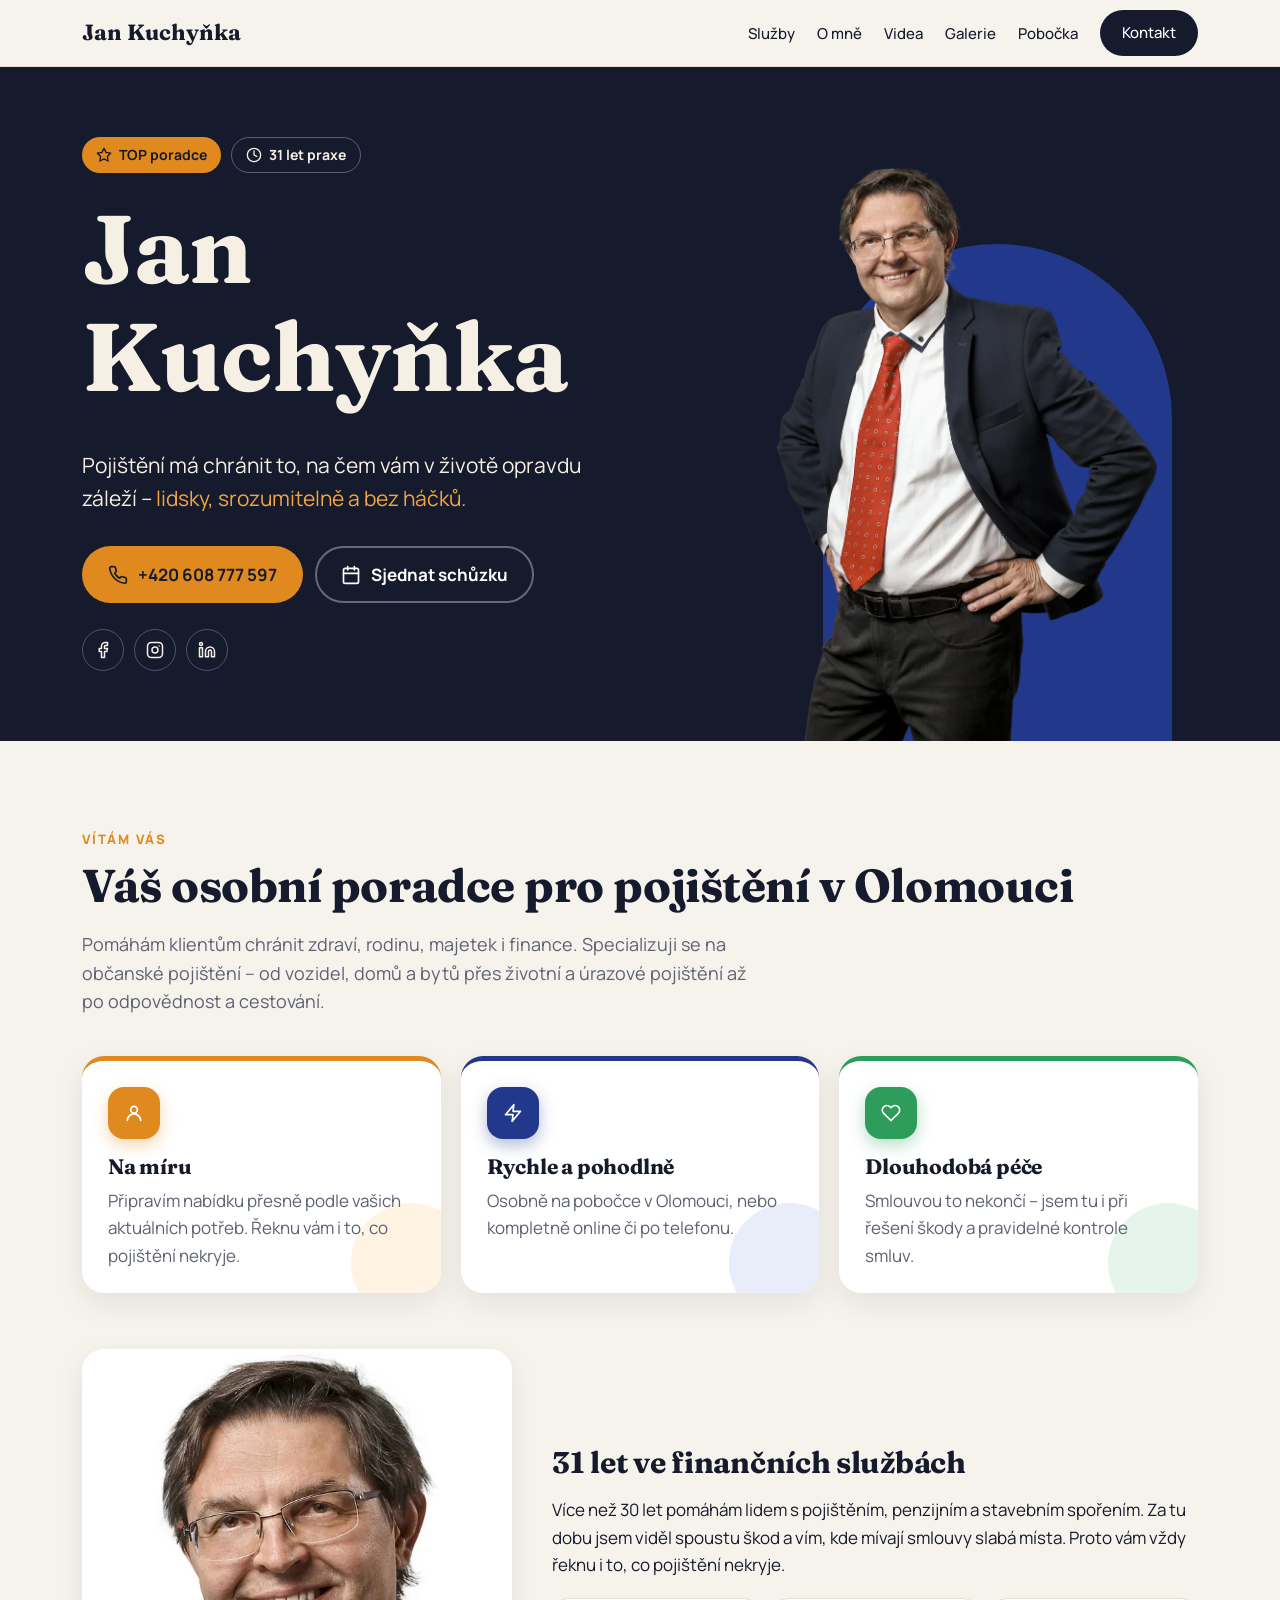
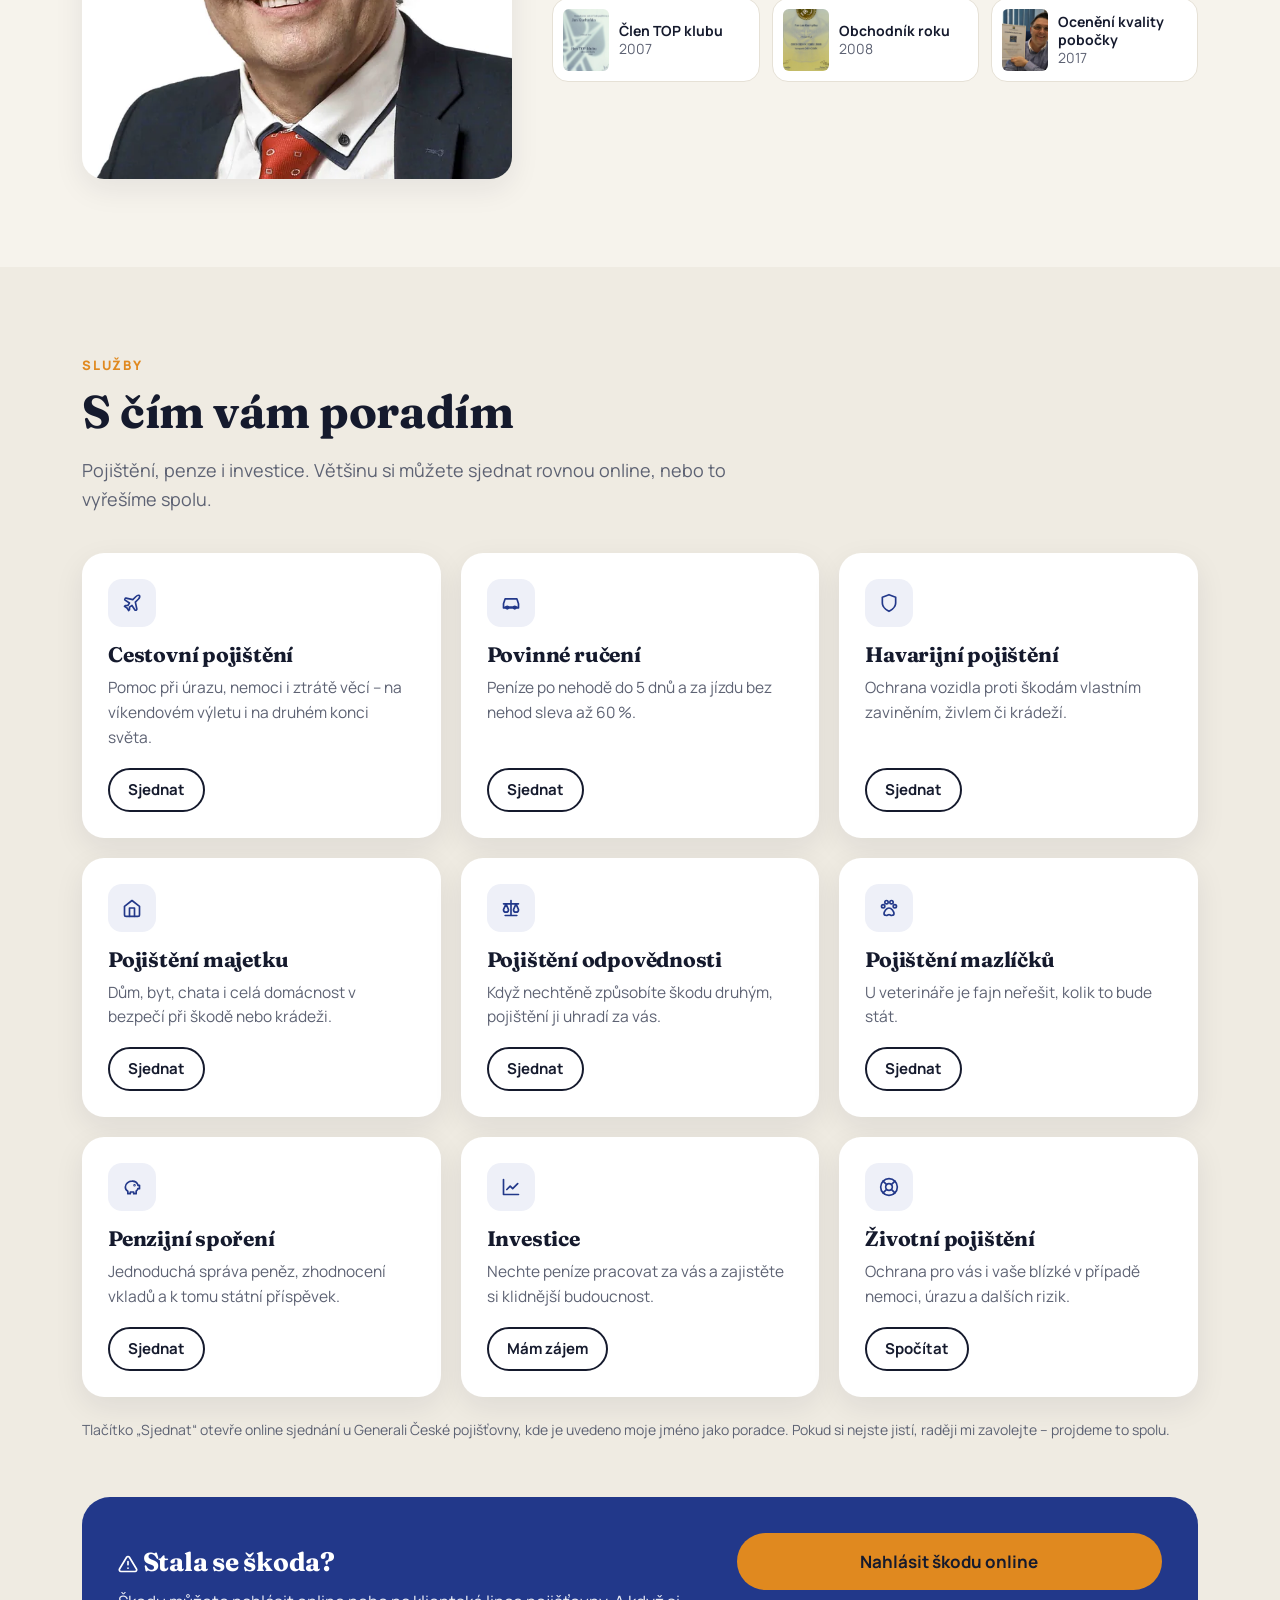
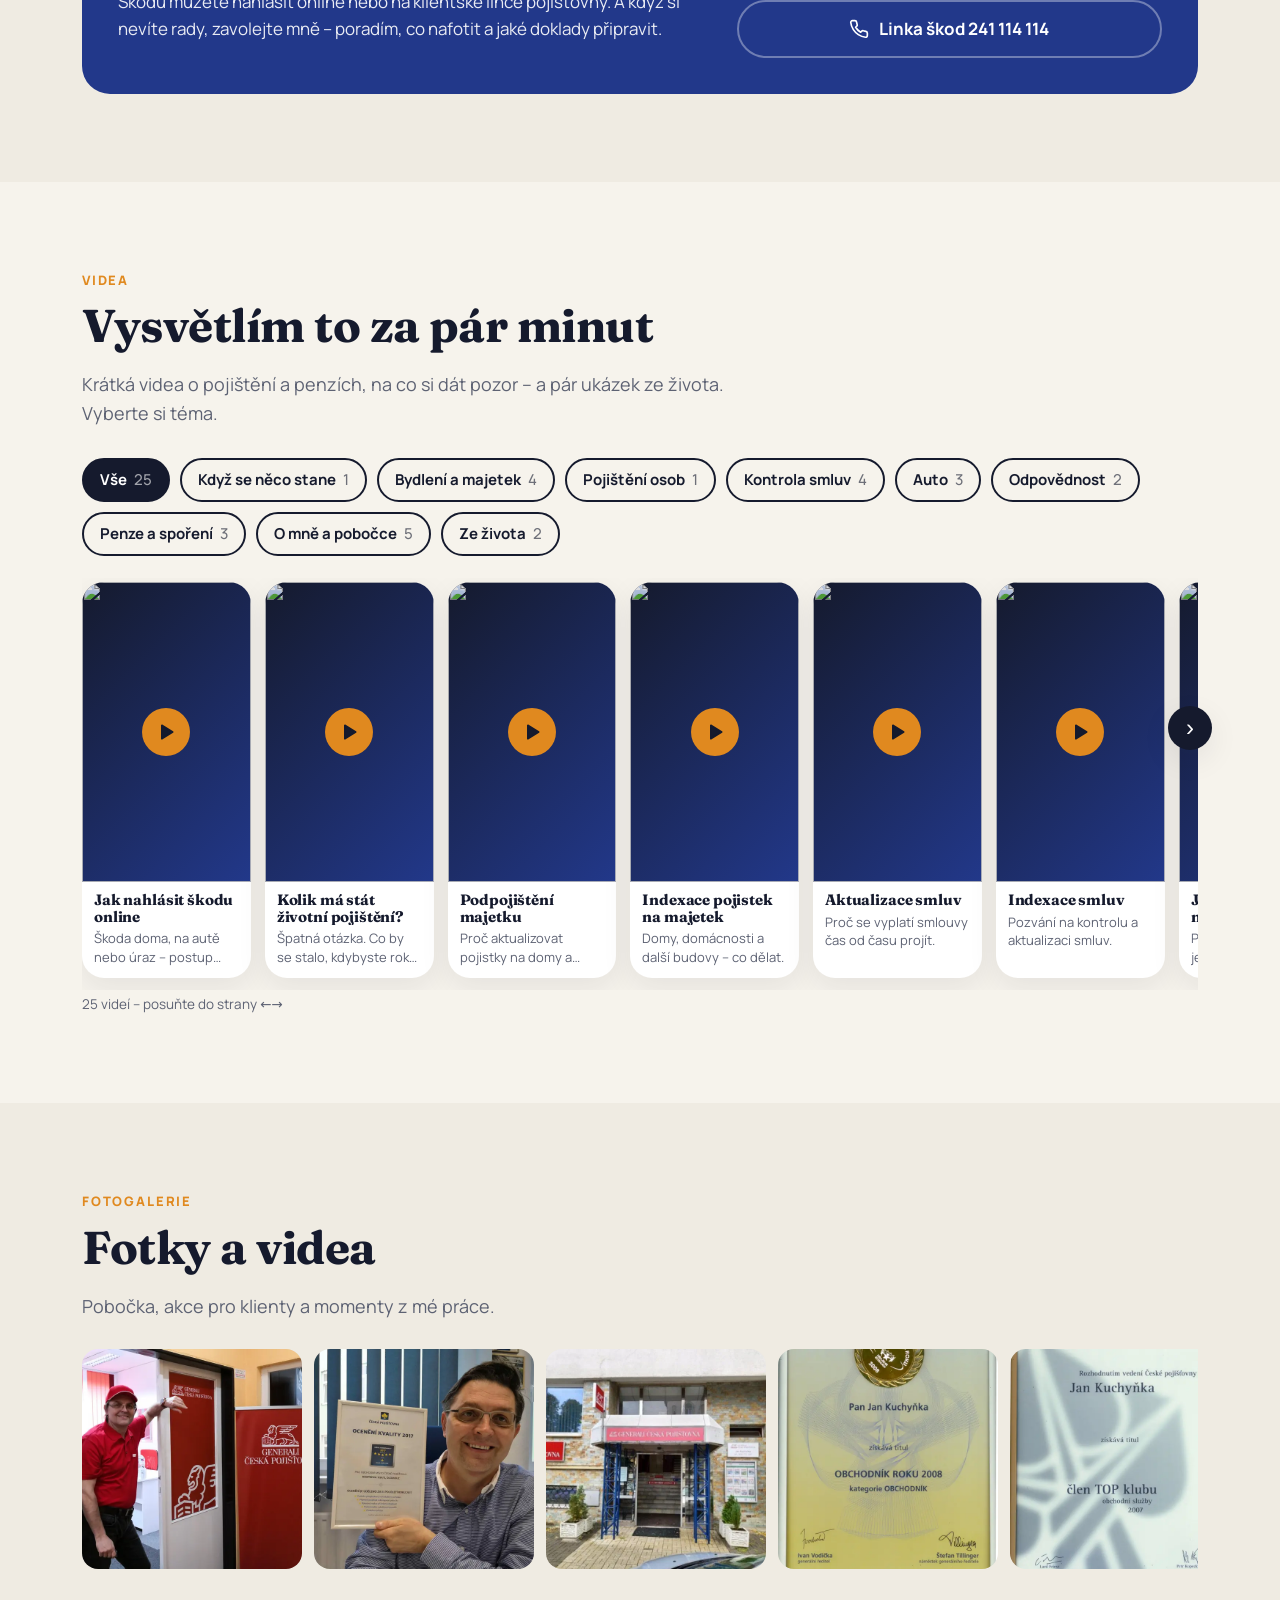
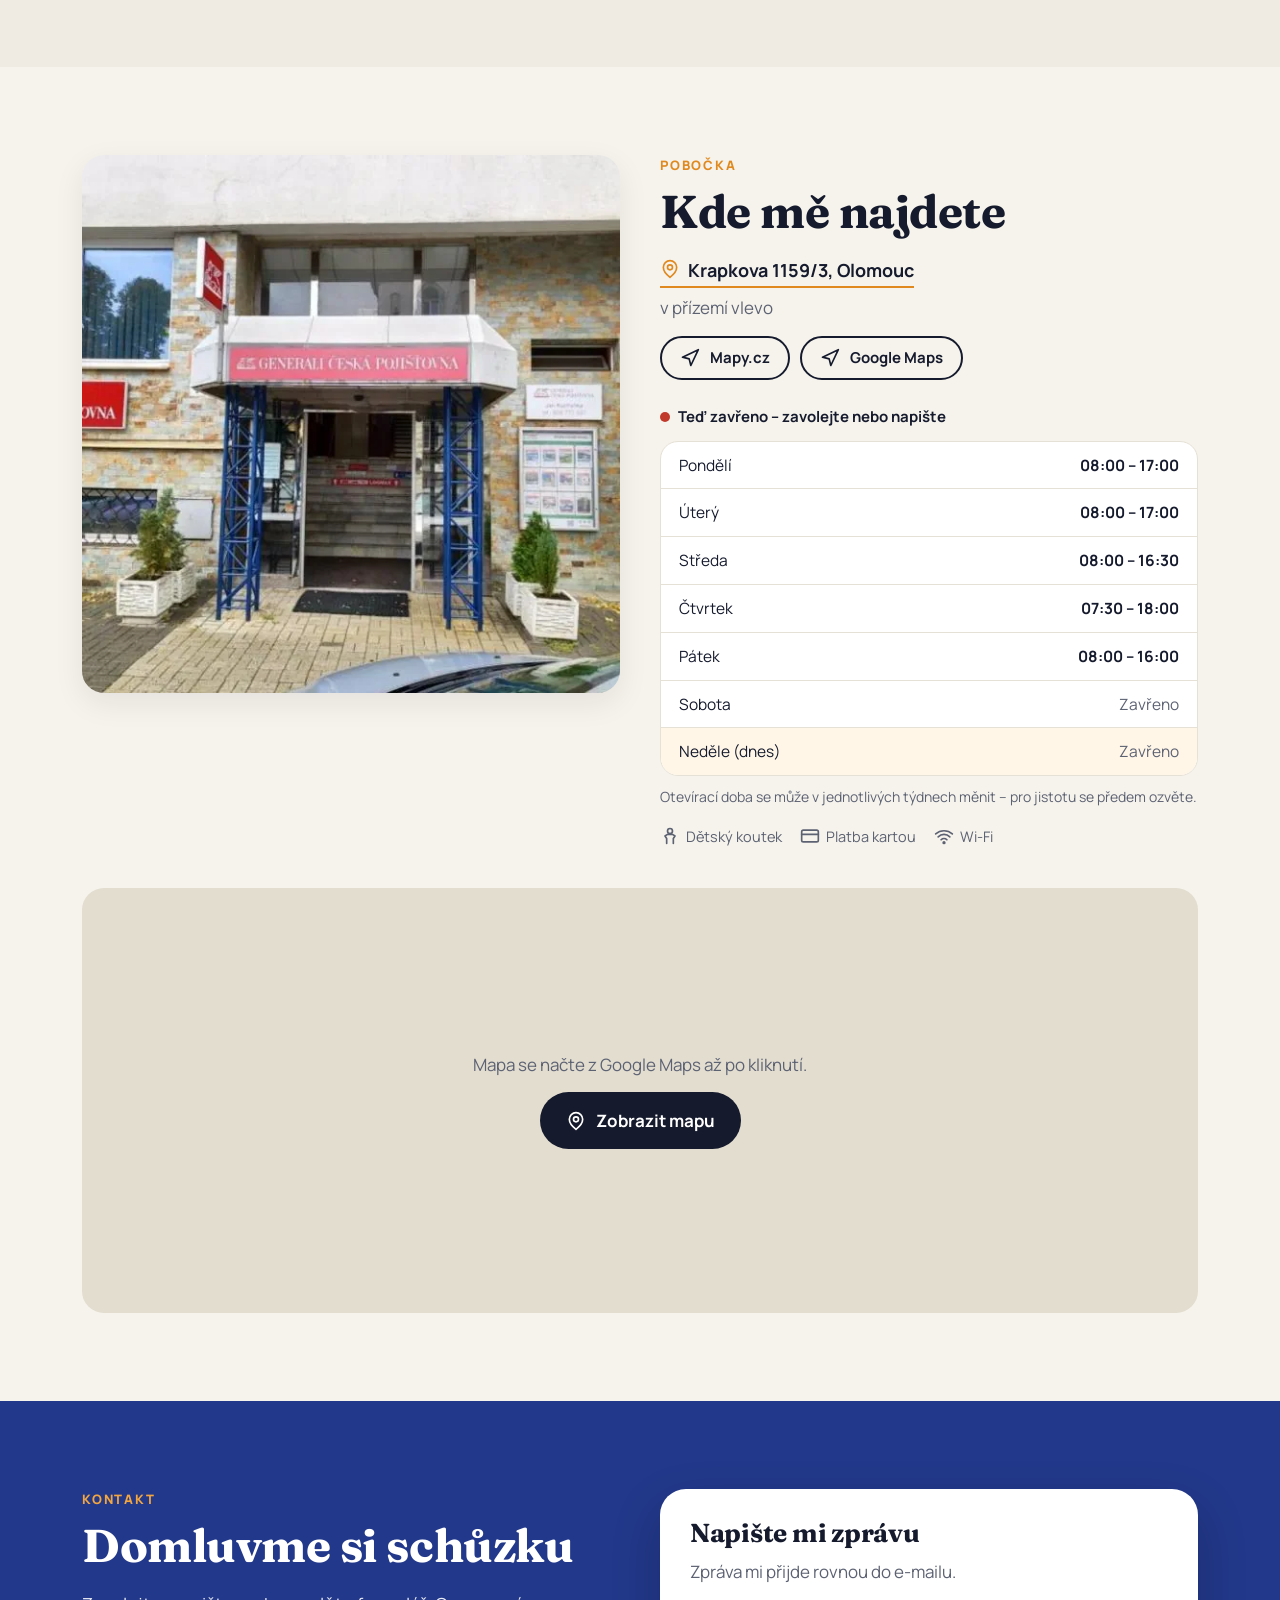
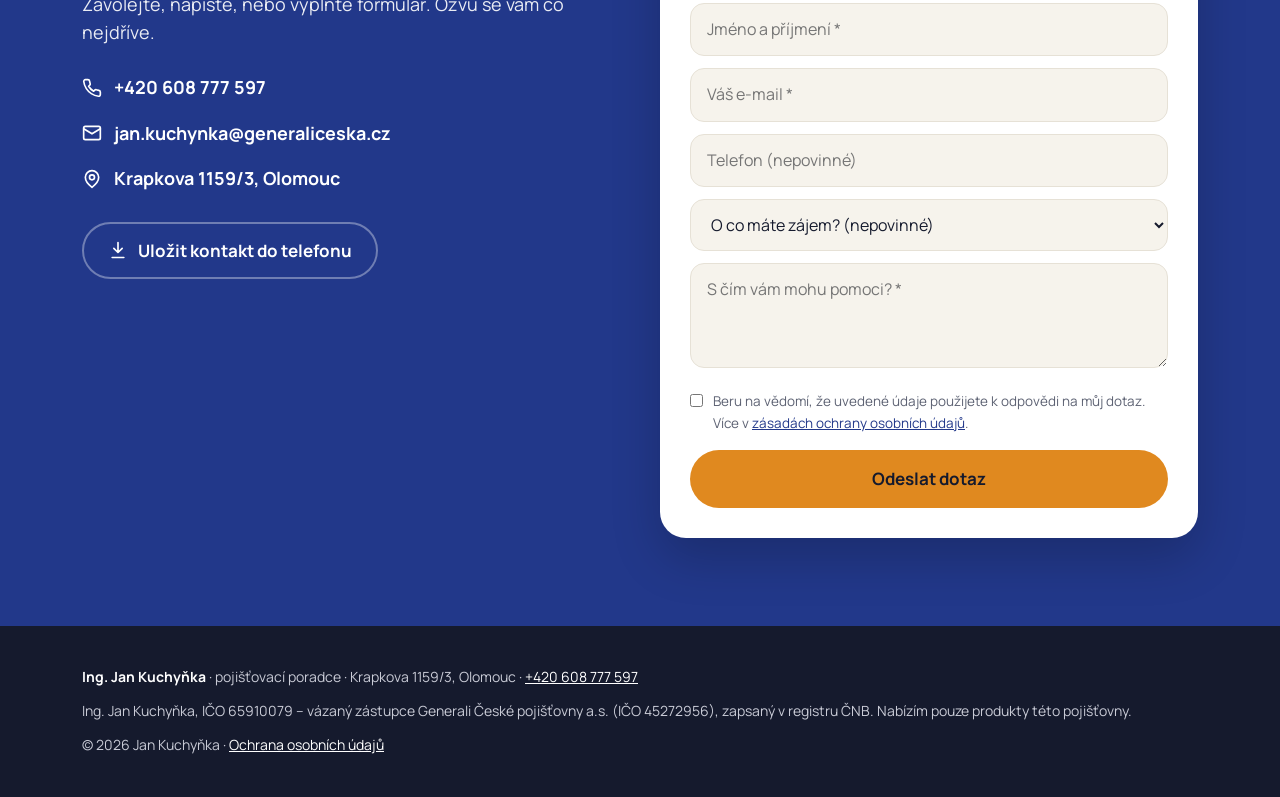
==== commit acfe63b9: "Videa: Pojištění osob + Kolik má stát životní pojištění Co-Authored-By: Claude Opus 5.5 <noreply@ant" ====
--- a/index.html
+++ b/index.html
@@ -613,9 +613,10 @@
   zobrazitMistaNaFotky: false, // true = ukáže prázdná místa na další fotky
   // Videa: youtube = ID videa (část adresy za youtu.be/ nebo shorts/), short:true = svislé video
   // kat = kategorie (musí odpovídat názvu v seznamu kategorieVidei)
-  kategorieVidei: ["Když se něco stane","Bydlení a majetek","Kontrola smluv","Auto","Odpovědnost","Penze a spoření","O mně a pobočce","Ze života"],
+  kategorieVidei: ["Když se něco stane","Bydlení a majetek","Pojištění osob","Kontrola smluv","Auto","Odpovědnost","Penze a spoření","O mně a pobočce","Ze života"],
   videa: [
     { kat:"Když se něco stane", nazev:"Jak nahlásit škodu online", popis:"Škoda doma, na autě nebo úraz – postup krok za krokem, i z mobilu.", youtube:"VMJqStb8ew4", short:true },
+    { kat:"Pojištění osob", nazev:"Kolik má stát životní pojištění?", popis:"Špatná otázka. Co by se stalo, kdybyste rok nemohli pracovat?", youtube:"pNWL9zt_yeU", short:true },
     { kat:"Bydlení a majetek", nazev:"Podpojištění majetku", popis:"Proč aktualizovat pojistky na domy a byty.", youtube:"P6PZj_CSzUo", short:true },
     { kat:"Bydlení a majetek", nazev:"Indexace pojistek na majetek", popis:"Domy, domácnosti a další budovy – co dělat.", youtube:"B3pz6l5nmU0", short:true },
     { kat:"Kontrola smluv", nazev:"Aktualizace smluv", popis:"Proč se vyplatí smlouvy čas od času projít.", youtube:"ro7_csd9Ri0", short:true },
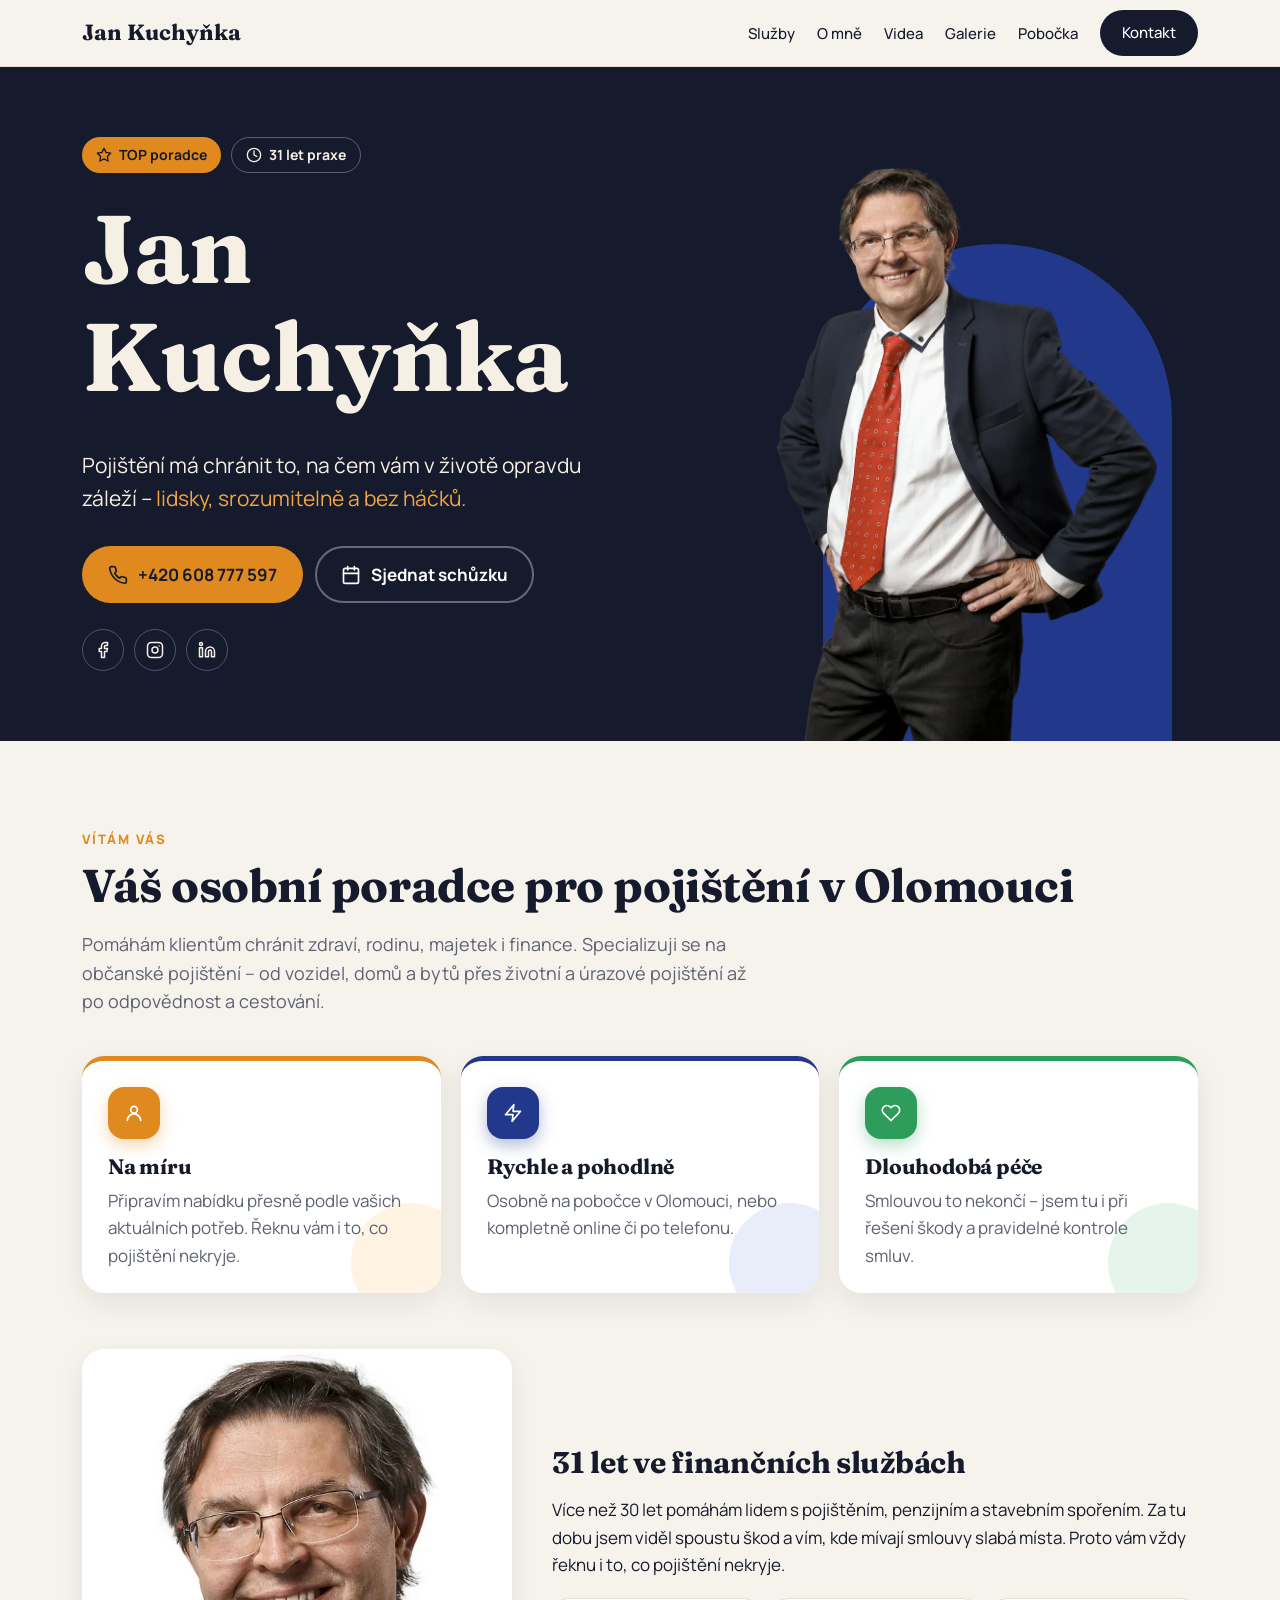
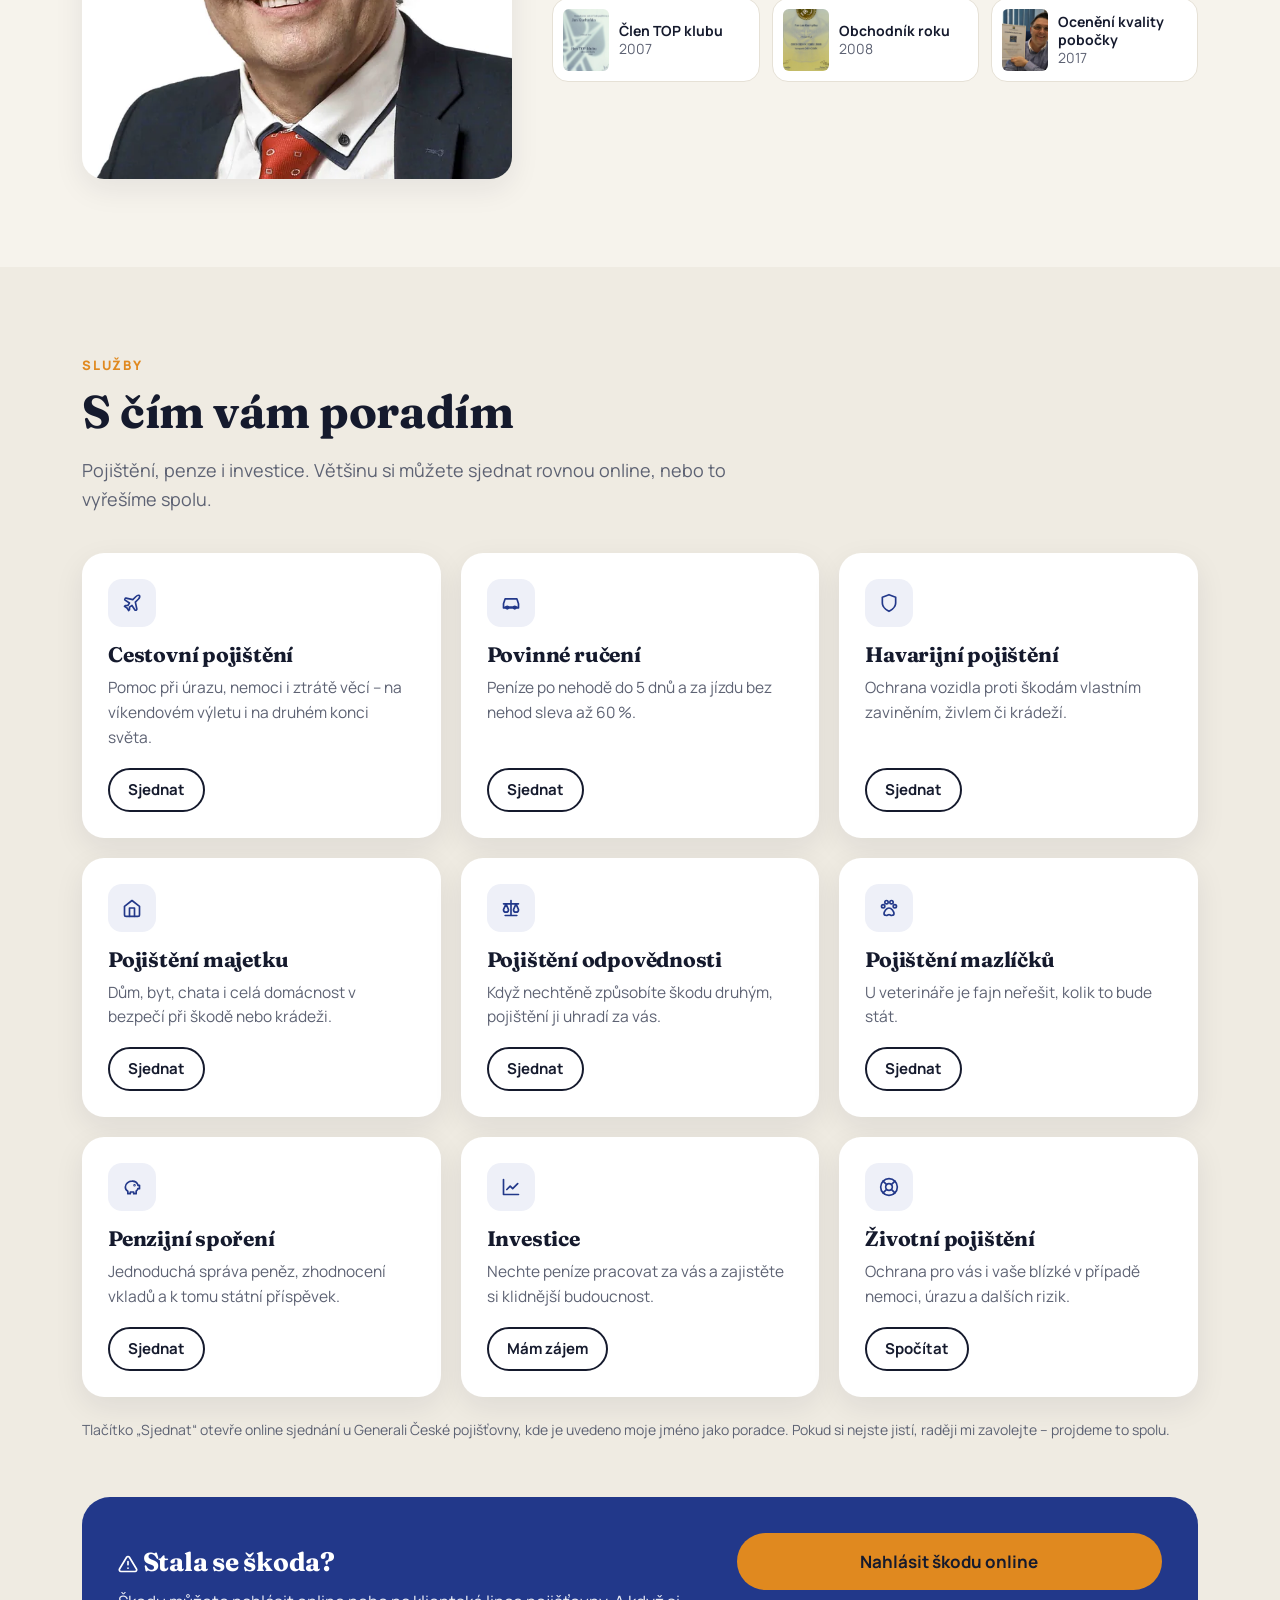
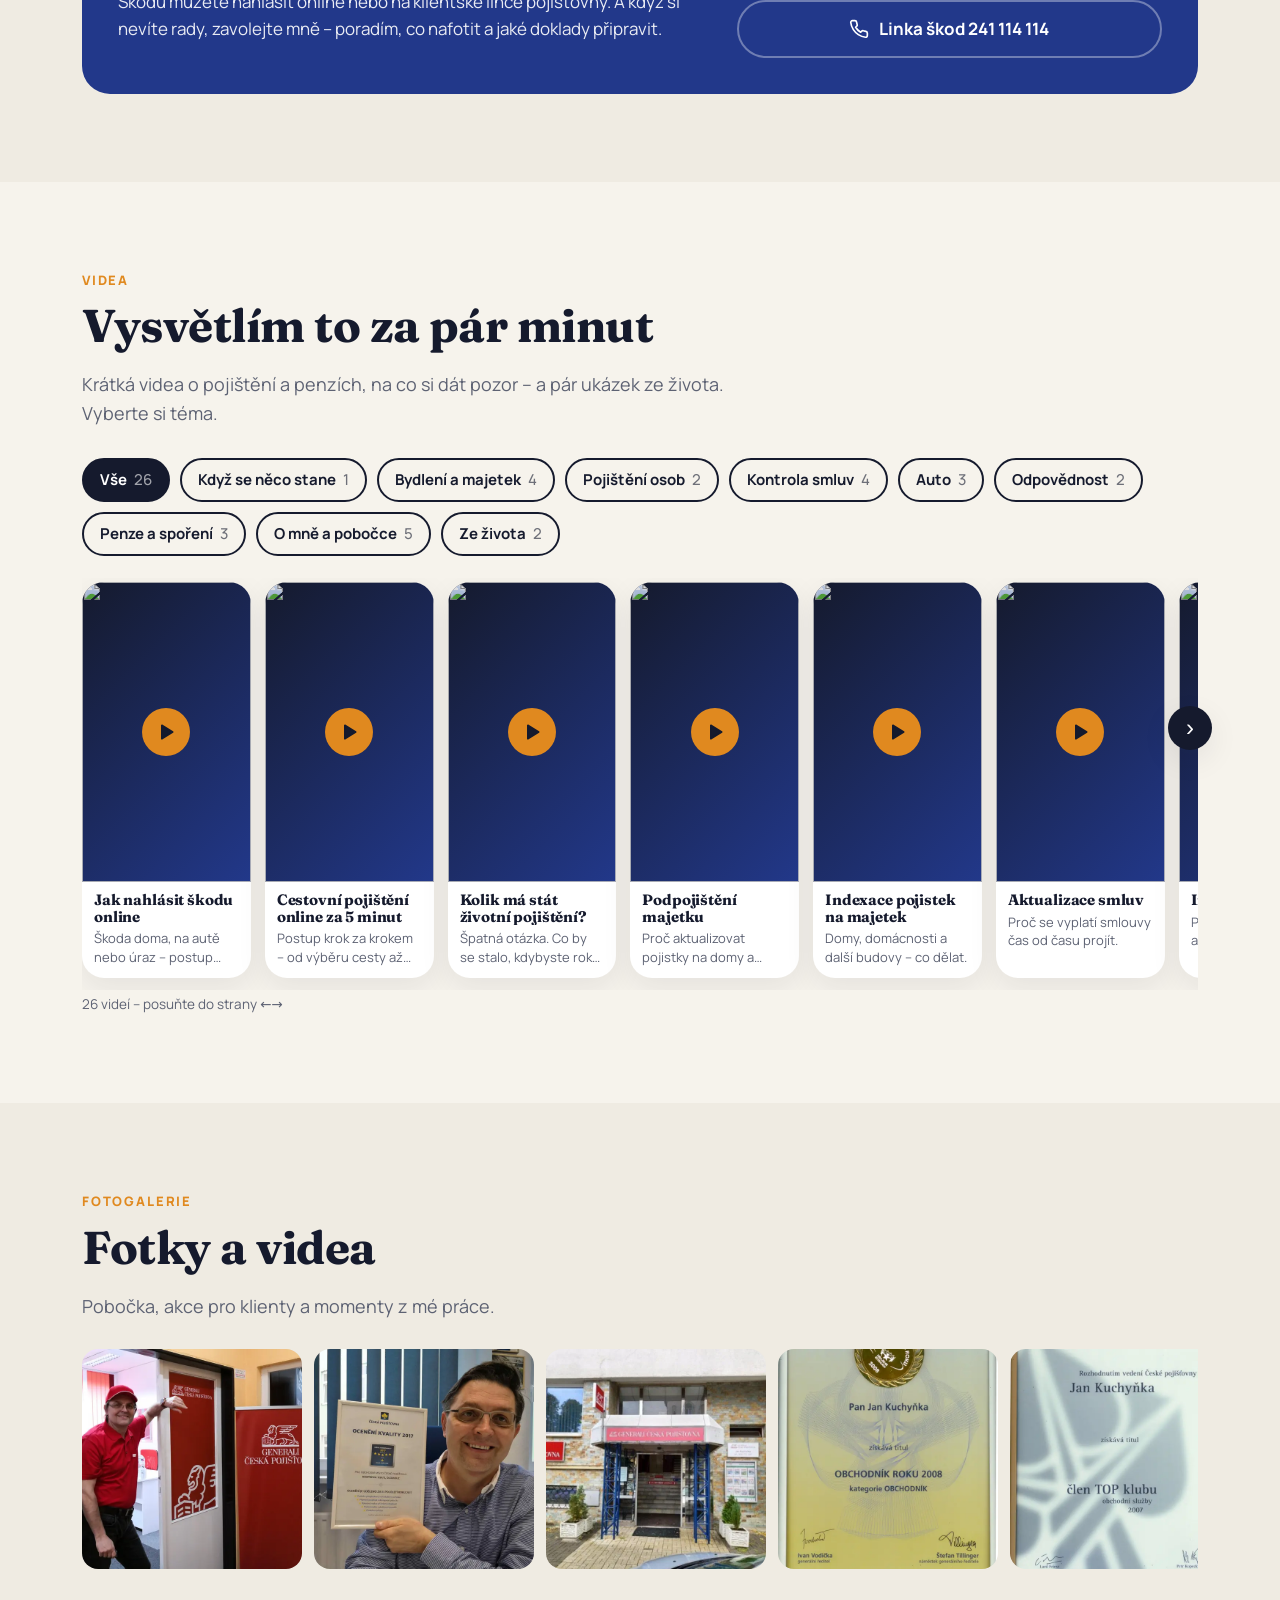
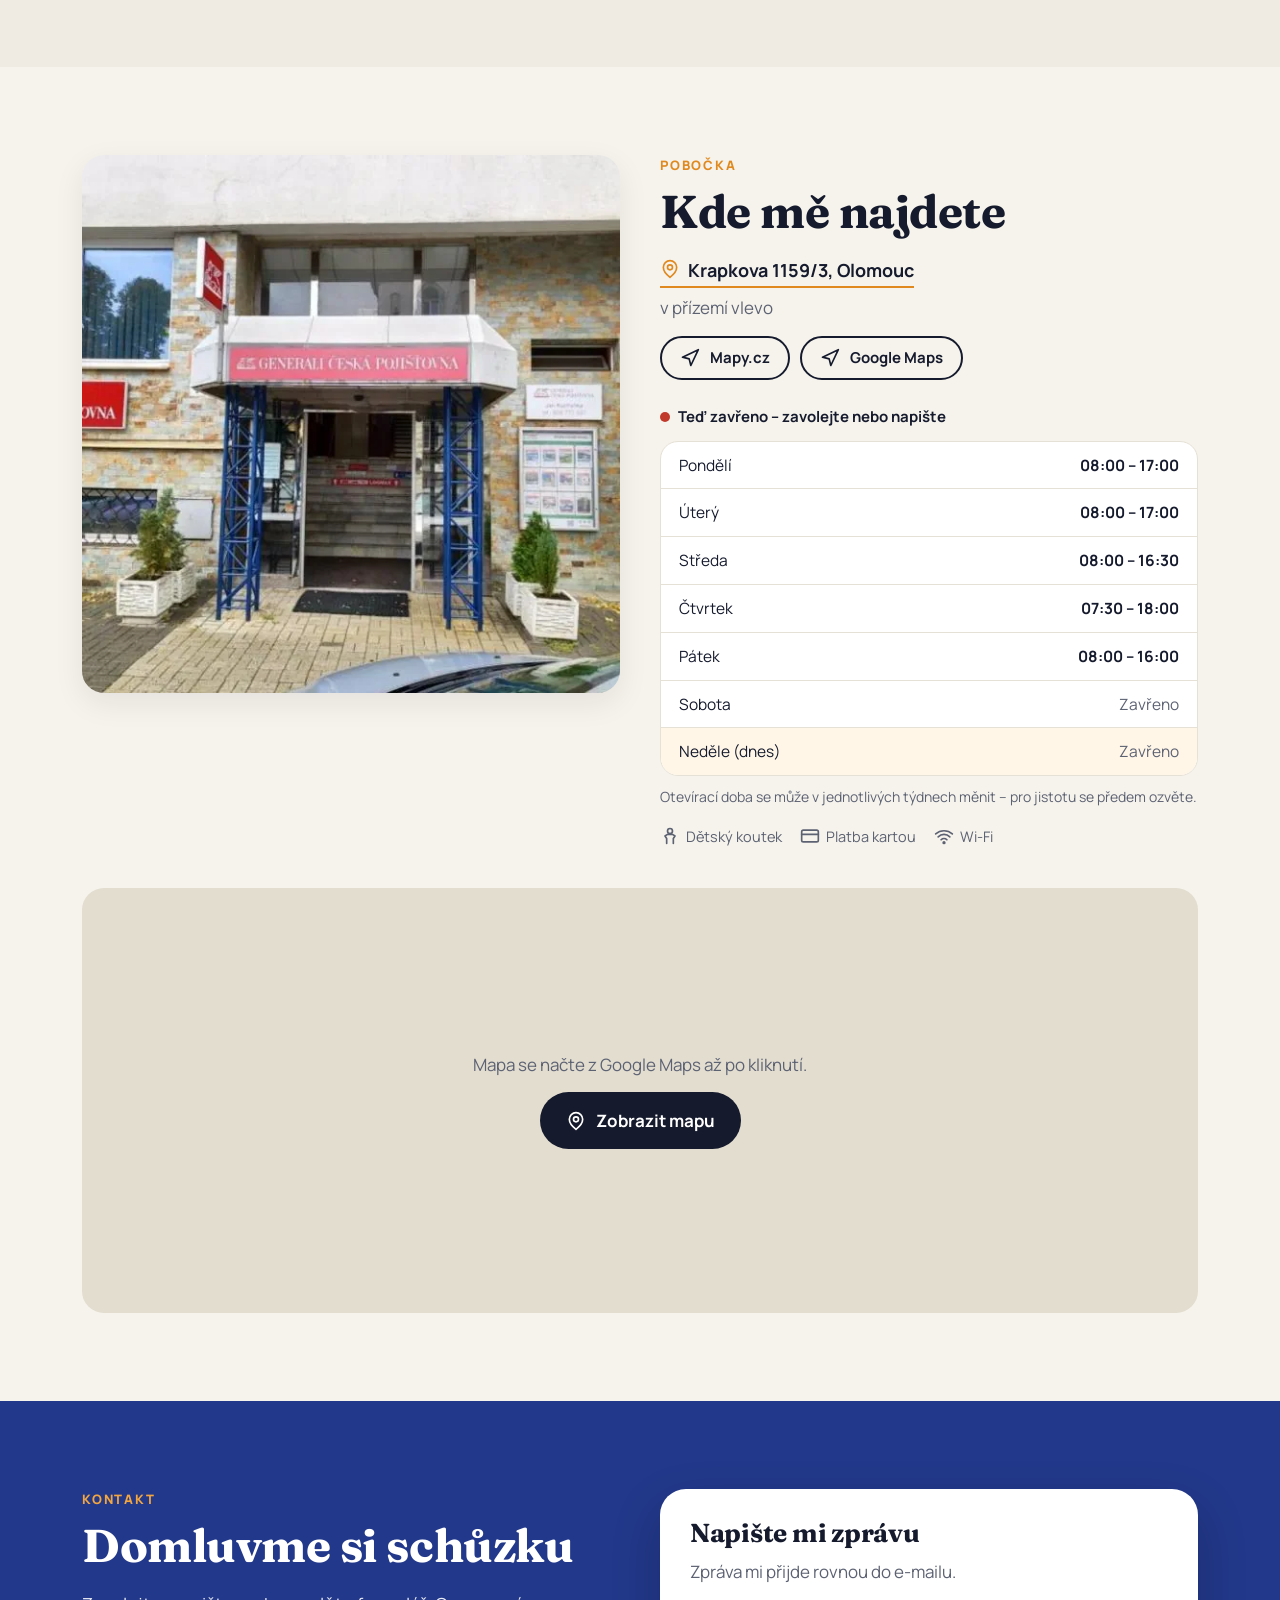
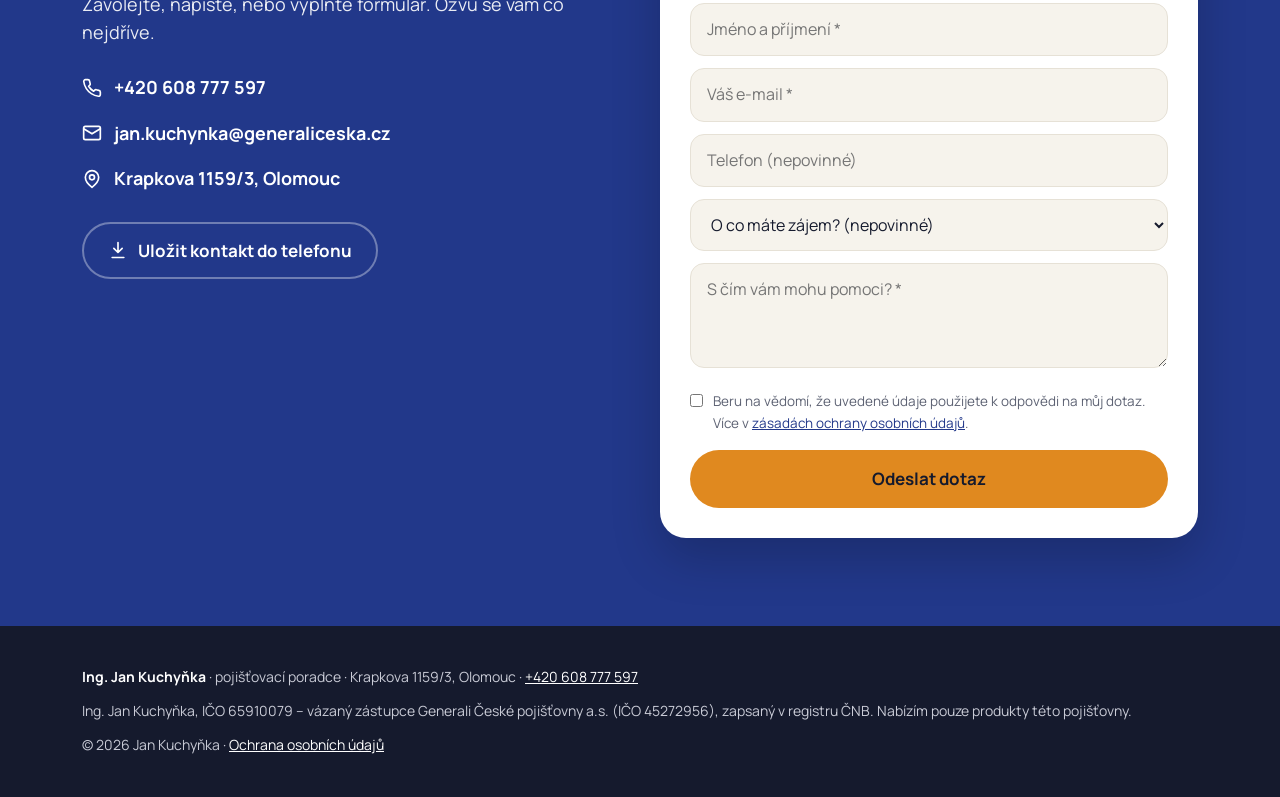
==== commit 39a891f8: "Videa: Cestovní pojištění online za 5 minut Co-Authored-By: Claude Opus 5.5 <noreply@anthropic.com> " ====
--- a/index.html
+++ b/index.html
@@ -616,6 +616,7 @@
   kategorieVidei: ["Když se něco stane","Bydlení a majetek","Pojištění osob","Kontrola smluv","Auto","Odpovědnost","Penze a spoření","O mně a pobočce","Ze života"],
   videa: [
     { kat:"Když se něco stane", nazev:"Jak nahlásit škodu online", popis:"Škoda doma, na autě nebo úraz – postup krok za krokem, i z mobilu.", youtube:"VMJqStb8ew4", short:true },
+    { kat:"Pojištění osob", nazev:"Cestovní pojištění online za 5 minut", popis:"Postup krok za krokem – od výběru cesty až po platbu.", youtube:"myEaHtq8bYc", short:true },
     { kat:"Pojištění osob", nazev:"Kolik má stát životní pojištění?", popis:"Špatná otázka. Co by se stalo, kdybyste rok nemohli pracovat?", youtube:"pNWL9zt_yeU", short:true },
     { kat:"Bydlení a majetek", nazev:"Podpojištění majetku", popis:"Proč aktualizovat pojistky na domy a byty.", youtube:"P6PZj_CSzUo", short:true },
     { kat:"Bydlení a majetek", nazev:"Indexace pojistek na majetek", popis:"Domy, domácnosti a další budovy – co dělat.", youtube:"B3pz6l5nmU0", short:true },
